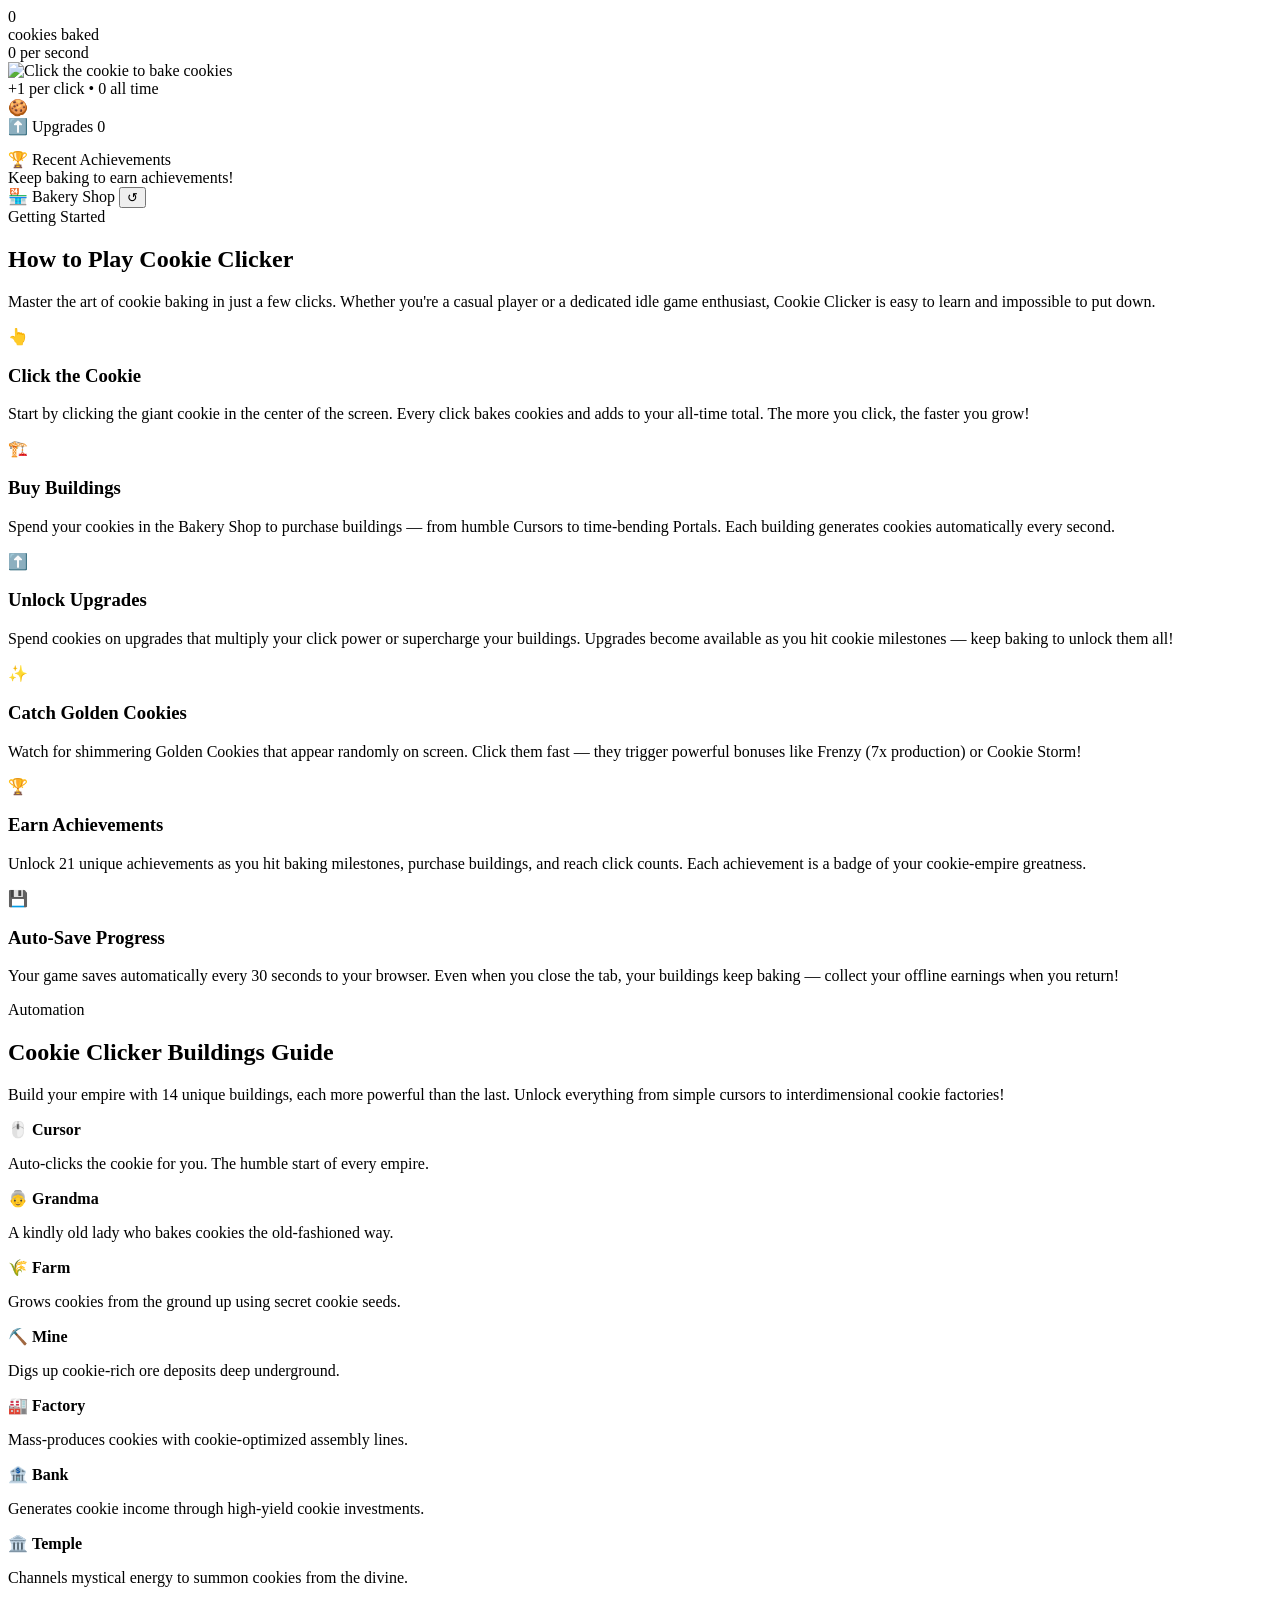
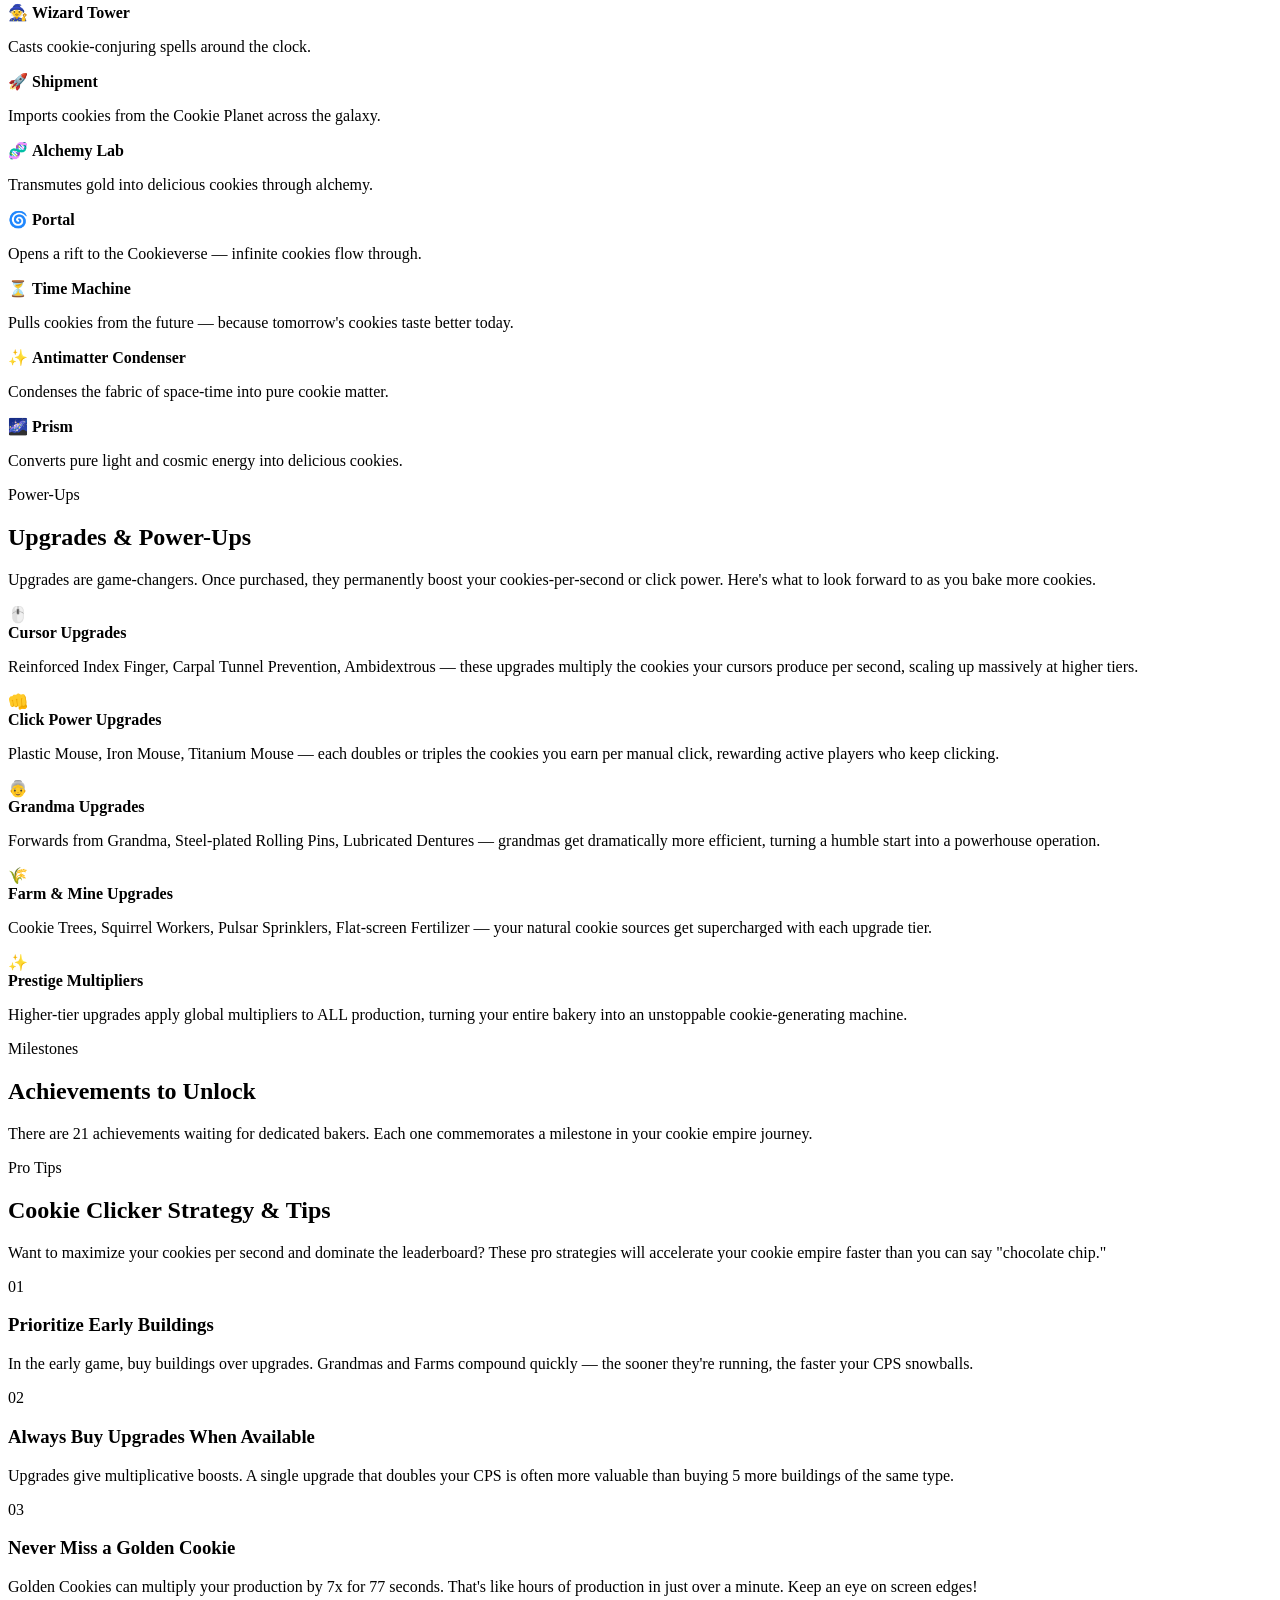
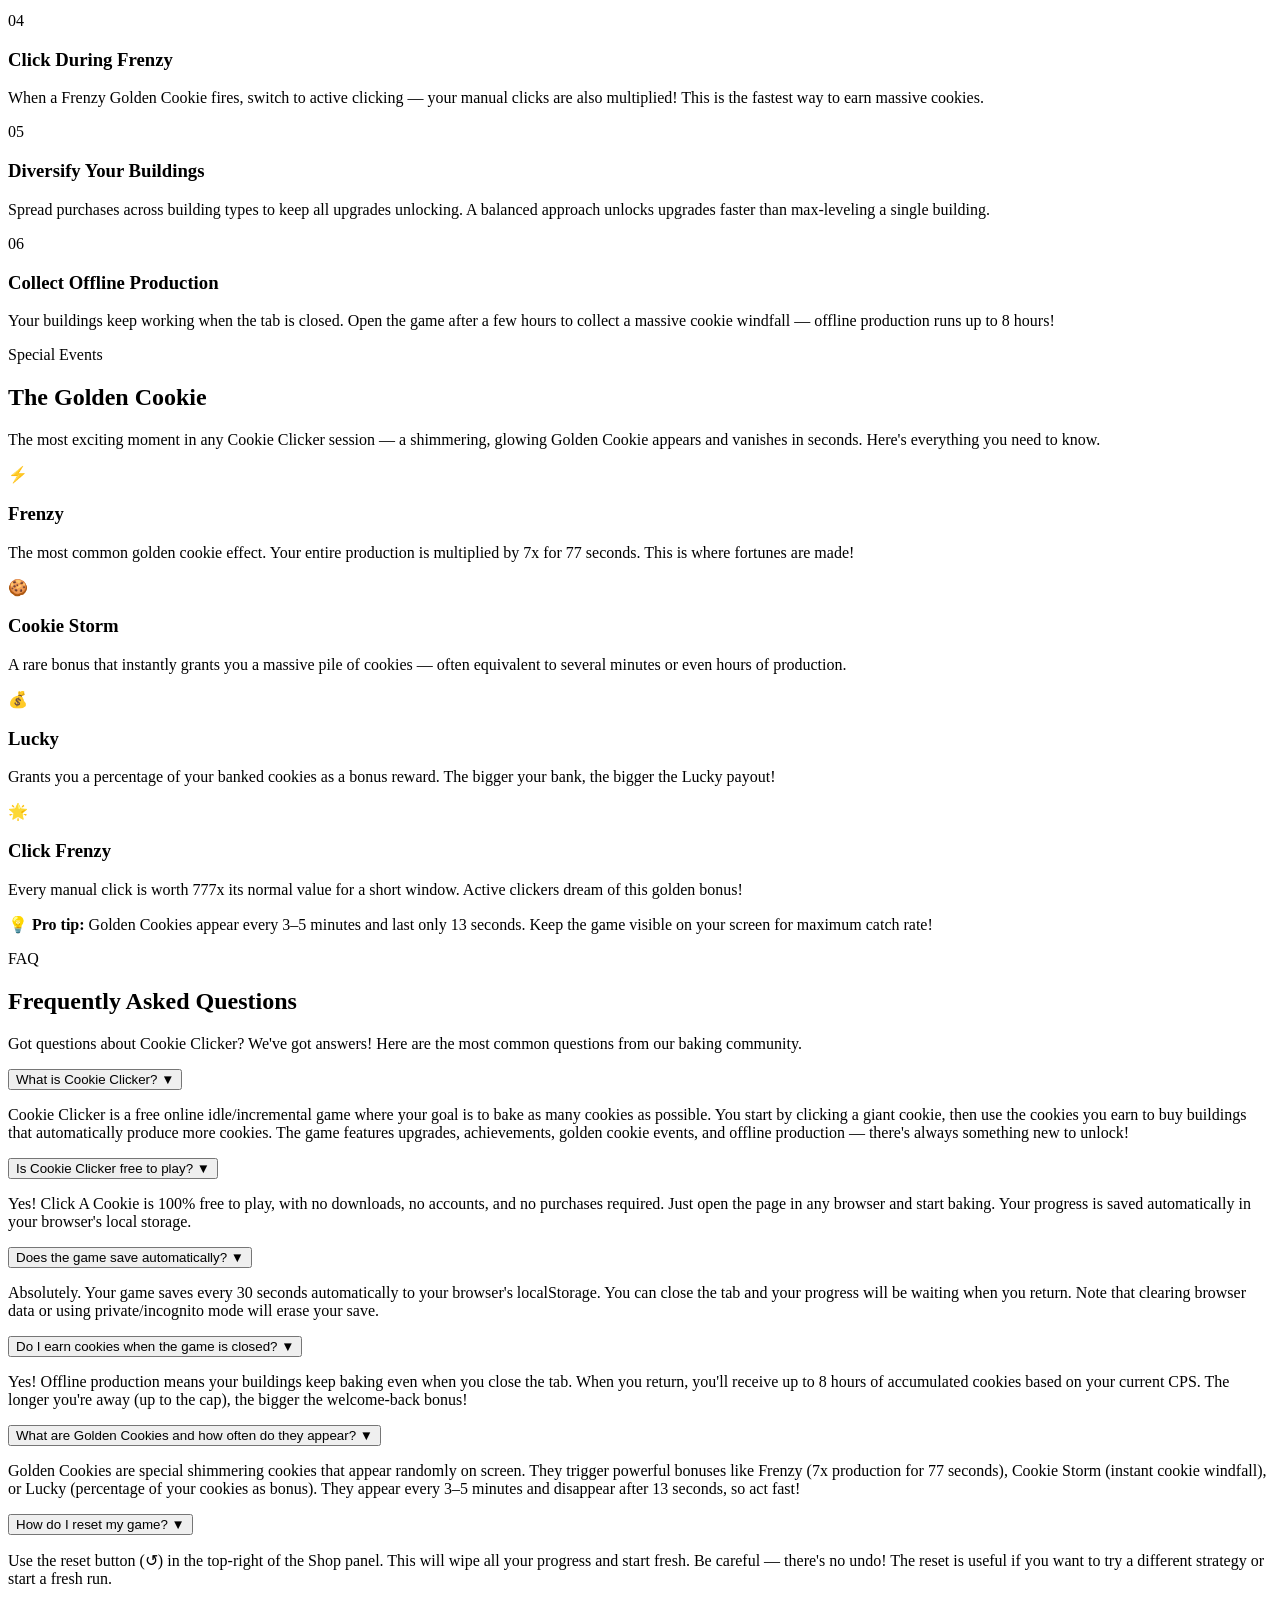
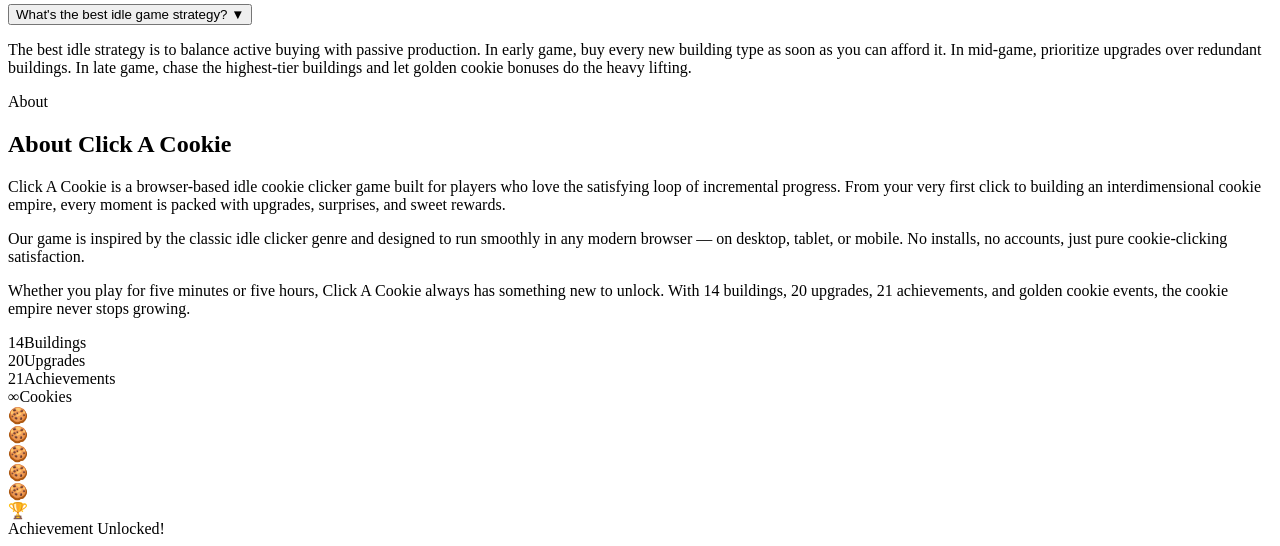
==== index.html @ 7e8b5dc9 "Create index.html" ====
<!DOCTYPE html>
<html lang="en">
<head>
  <meta charset="UTF-8" />
  <meta name="viewport" content="width=device-width, initial-scale=1.0" />
  <title>Cookie Clicker – Click A Cookie | Free Online Idle Clicker Game</title>
  <meta name="description" content="Play Cookie Clicker free online at ClickACookie! Bake millions of cookies, unlock upgrades, buy buildings, discover achievements, and dominate the cookie empire. The ultimate idle clicker game!" />
  <meta name="keywords" content="cookie clicker, click a cookie, idle clicker game, baking game, cookie game online, free clicker game, cookie empire, idle game, incremental game, cookie clicker unblocked" />
  <meta name="author" content="ClickACookie" />
  <meta name="robots" content="index, follow" />
  <link rel="canonical" href="https://clickacookie.github.io/" />

  <!-- Open Graph -->
  <meta property="og:type" content="website" />
  <meta property="og:url" content="https://clickacookie.github.io/" />
  <meta property="og:title" content="Cookie Clicker – Click A Cookie | Free Online Idle Game" />
  <meta property="og:description" content="Bake billions of cookies in the most addictive idle clicker game! Unlock 14 buildings, 20+ upgrades, and 21 achievements. Play free now!" />
  <meta property="og:image" content="https://clickacookie.github.io/og-image.png" />
  <meta name="twitter:card" content="summary_large_image" />
  <meta name="twitter:title" content="Cookie Clicker – Click A Cookie" />
  <meta name="twitter:description" content="The ultimate free online cookie clicker idle game. Bake, upgrade, and build your cookie empire!" />

  <!-- Schema Markup -->
  <script type="application/ld+json">
  {
    "@context": "https://schema.org",
    "@type": "VideoGame",
    "name": "Cookie Clicker – Click A Cookie",
    "description": "A free online idle clicker game where you bake cookies by clicking and purchase buildings and upgrades to automate your cookie production.",
    "url": "https://clickacookie.github.io/",
    "genre": ["Idle Game", "Clicker Game", "Incremental Game"],
    "gamePlatform": "Web Browser",
    "applicationCategory": "Game",
    "operatingSystem": "Any",
    "offers": {
      "@type": "Offer",
      "price": "0",
      "priceCurrency": "USD"
    },
    "publisher": {
      "@type": "Organization",
      "name": "ClickACookie"
    }
  }
  </script>

  <link rel="preconnect" href="https://fonts.googleapis.com" />
  <link rel="preconnect" href="https://fonts.gstatic.com" crossorigin />
  <link href="https://fonts.googleapis.com/css2?family=Fredoka+One&family=Nunito:wght@400;600;700;800&display=swap" rel="stylesheet" />
  <link rel="stylesheet" href="style.css" />
</head>
<body>

  <div id="header-placeholder"></div>

  <!-- HERO / GAME SECTION -->
  <section id="game-section" class="game-section">
    <div class="game-container">

      <!-- Left Panel: Cookie -->
      <div class="left-panel">
        <div class="cookie-stats">
          <div class="cookie-count" id="cookie-count">0</div>
          <div class="cookie-label">cookies baked</div>
          <div class="cps-display" id="cps-display">0 per second</div>
        </div>

        <div class="cookie-wrapper">
          <div class="cookie-glow" id="cookie-glow"></div>
          <img
            src="cookie.png"
            alt="Click the cookie to bake cookies"
            id="main-cookie"
            class="main-cookie"
            draggable="false"
          />
          <div id="click-particles"></div>
        </div>

        <div class="click-stats">
          <span id="click-power-display">+1 per click</span>
          <span class="stat-sep">•</span>
          <span id="total-baked-display">0 all time</span>
        </div>

        <!-- Golden Cookie -->
        <div id="golden-cookie" class="golden-cookie hidden" title="Golden Cookie! Click fast!">🍪</div>
      </div>

      <!-- Middle Panel: Upgrades -->
      <div class="middle-panel">
        <div class="panel-header">
          <span class="panel-icon">⬆️</span> Upgrades
          <span class="upgrade-count" id="upgrade-count">0</span>
        </div>
        <div class="upgrades-grid" id="upgrades-grid"></div>

        <!-- Achievements mini strip -->
        <div class="panel-header" style="margin-top:14px;">
          <span class="panel-icon">🏆</span> Recent Achievements
        </div>
        <div class="achievements-strip" id="achievements-strip">
          <div class="ach-empty">Keep baking to earn achievements!</div>
        </div>
      </div>

      <!-- Right Panel: Buildings / Shop -->
      <div class="right-panel">
        <div class="panel-header">
          <span class="panel-icon">🏪</span> Bakery Shop
          <button id="reset-btn" class="reset-btn" title="Reset game">↺</button>
        </div>
        <div class="buildings-list" id="buildings-list"></div>
      </div>

    </div>

    <!-- Notification Toast -->
    <div id="toast" class="toast hidden"></div>
  </section>

  <!-- SECTION: How to Play -->
  <section id="how-to-play" class="content-section alt-bg">
    <div class="section-inner">
      <div class="section-tag">Getting Started</div>
      <h2 class="section-title">How to Play Cookie Clicker</h2>
      <p class="section-intro">Master the art of cookie baking in just a few clicks. Whether you're a casual player or a dedicated idle game enthusiast, Cookie Clicker is easy to learn and impossible to put down.</p>
      <div class="steps-grid">
        <div class="step-card">
          <div class="step-emoji">👆</div>
          <h3>Click the Cookie</h3>
          <p>Start by clicking the giant cookie in the center of the screen. Every click bakes cookies and adds to your all-time total. The more you click, the faster you grow!</p>
        </div>
        <div class="step-card">
          <div class="step-emoji">🏗️</div>
          <h3>Buy Buildings</h3>
          <p>Spend your cookies in the Bakery Shop to purchase buildings — from humble Cursors to time-bending Portals. Each building generates cookies automatically every second.</p>
        </div>
        <div class="step-card">
          <div class="step-emoji">⬆️</div>
          <h3>Unlock Upgrades</h3>
          <p>Spend cookies on upgrades that multiply your click power or supercharge your buildings. Upgrades become available as you hit cookie milestones — keep baking to unlock them all!</p>
        </div>
        <div class="step-card">
          <div class="step-emoji">✨</div>
          <h3>Catch Golden Cookies</h3>
          <p>Watch for shimmering Golden Cookies that appear randomly on screen. Click them fast — they trigger powerful bonuses like Frenzy (7x production) or Cookie Storm!</p>
        </div>
        <div class="step-card">
          <div class="step-emoji">🏆</div>
          <h3>Earn Achievements</h3>
          <p>Unlock 21 unique achievements as you hit baking milestones, purchase buildings, and reach click counts. Each achievement is a badge of your cookie-empire greatness.</p>
        </div>
        <div class="step-card">
          <div class="step-emoji">💾</div>
          <h3>Auto-Save Progress</h3>
          <p>Your game saves automatically every 30 seconds to your browser. Even when you close the tab, your buildings keep baking — collect your offline earnings when you return!</p>
        </div>
      </div>
    </div>
  </section>

  <!-- SECTION: Buildings -->
  <section id="buildings-section" class="content-section">
    <div class="section-inner">
      <div class="section-tag">Automation</div>
      <h2 class="section-title">Cookie Clicker Buildings Guide</h2>
      <p class="section-intro">Build your empire with 14 unique buildings, each more powerful than the last. Unlock everything from simple cursors to interdimensional cookie factories!</p>
      <div class="buildings-info-grid">
        <div class="building-info-card">
          <span class="bi-icon">🖱️</span>
          <strong>Cursor</strong>
          <p>Auto-clicks the cookie for you. The humble start of every empire.</p>
        </div>
        <div class="building-info-card">
          <span class="bi-icon">👵</span>
          <strong>Grandma</strong>
          <p>A kindly old lady who bakes cookies the old-fashioned way.</p>
        </div>
        <div class="building-info-card">
          <span class="bi-icon">🌾</span>
          <strong>Farm</strong>
          <p>Grows cookies from the ground up using secret cookie seeds.</p>
        </div>
        <div class="building-info-card">
          <span class="bi-icon">⛏️</span>
          <strong>Mine</strong>
          <p>Digs up cookie-rich ore deposits deep underground.</p>
        </div>
        <div class="building-info-card">
          <span class="bi-icon">🏭</span>
          <strong>Factory</strong>
          <p>Mass-produces cookies with cookie-optimized assembly lines.</p>
        </div>
        <div class="building-info-card">
          <span class="bi-icon">🏦</span>
          <strong>Bank</strong>
          <p>Generates cookie income through high-yield cookie investments.</p>
        </div>
        <div class="building-info-card">
          <span class="bi-icon">🏛️</span>
          <strong>Temple</strong>
          <p>Channels mystical energy to summon cookies from the divine.</p>
        </div>
        <div class="building-info-card">
          <span class="bi-icon">🧙</span>
          <strong>Wizard Tower</strong>
          <p>Casts cookie-conjuring spells around the clock.</p>
        </div>
        <div class="building-info-card">
          <span class="bi-icon">🚀</span>
          <strong>Shipment</strong>
          <p>Imports cookies from the Cookie Planet across the galaxy.</p>
        </div>
        <div class="building-info-card">
          <span class="bi-icon">🧬</span>
          <strong>Alchemy Lab</strong>
          <p>Transmutes gold into delicious cookies through alchemy.</p>
        </div>
        <div class="building-info-card">
          <span class="bi-icon">🌀</span>
          <strong>Portal</strong>
          <p>Opens a rift to the Cookieverse — infinite cookies flow through.</p>
        </div>
        <div class="building-info-card">
          <span class="bi-icon">⏳</span>
          <strong>Time Machine</strong>
          <p>Pulls cookies from the future — because tomorrow's cookies taste better today.</p>
        </div>
        <div class="building-info-card">
          <span class="bi-icon">✨</span>
          <strong>Antimatter Condenser</strong>
          <p>Condenses the fabric of space-time into pure cookie matter.</p>
        </div>
        <div class="building-info-card">
          <span class="bi-icon">🌌</span>
          <strong>Prism</strong>
          <p>Converts pure light and cosmic energy into delicious cookies.</p>
        </div>
      </div>
    </div>
  </section>

  <!-- SECTION: Upgrades Guide -->
  <section id="upgrades-section" class="content-section alt-bg">
    <div class="section-inner">
      <div class="section-tag">Power-Ups</div>
      <h2 class="section-title">Upgrades & Power-Ups</h2>
      <p class="section-intro">Upgrades are game-changers. Once purchased, they permanently boost your cookies-per-second or click power. Here's what to look forward to as you bake more cookies.</p>
      <div class="upgrades-info-list">
        <div class="upgrade-info-row">
          <div class="uir-icon">🖱️</div>
          <div class="uir-content">
            <strong>Cursor Upgrades</strong>
            <p>Reinforced Index Finger, Carpal Tunnel Prevention, Ambidextrous — these upgrades multiply the cookies your cursors produce per second, scaling up massively at higher tiers.</p>
          </div>
        </div>
        <div class="upgrade-info-row">
          <div class="uir-icon">👊</div>
          <div class="uir-content">
            <strong>Click Power Upgrades</strong>
            <p>Plastic Mouse, Iron Mouse, Titanium Mouse — each doubles or triples the cookies you earn per manual click, rewarding active players who keep clicking.</p>
          </div>
        </div>
        <div class="upgrade-info-row">
          <div class="uir-icon">👵</div>
          <div class="uir-content">
            <strong>Grandma Upgrades</strong>
            <p>Forwards from Grandma, Steel-plated Rolling Pins, Lubricated Dentures — grandmas get dramatically more efficient, turning a humble start into a powerhouse operation.</p>
          </div>
        </div>
        <div class="upgrade-info-row">
          <div class="uir-icon">🌾</div>
          <div class="uir-content">
            <strong>Farm & Mine Upgrades</strong>
            <p>Cookie Trees, Squirrel Workers, Pulsar Sprinklers, Flat-screen Fertilizer — your natural cookie sources get supercharged with each upgrade tier.</p>
          </div>
        </div>
        <div class="upgrade-info-row">
          <div class="uir-icon">✨</div>
          <div class="uir-content">
            <strong>Prestige Multipliers</strong>
            <p>Higher-tier upgrades apply global multipliers to ALL production, turning your entire bakery into an unstoppable cookie-generating machine.</p>
          </div>
        </div>
      </div>
    </div>
  </section>

  <!-- SECTION: Achievements -->
  <section id="achievements-section" class="content-section">
    <div class="section-inner">
      <div class="section-tag">Milestones</div>
      <h2 class="section-title">Achievements to Unlock</h2>
      <p class="section-intro">There are 21 achievements waiting for dedicated bakers. Each one commemorates a milestone in your cookie empire journey.</p>
      <div class="ach-preview-grid" id="ach-preview-grid"></div>
    </div>
  </section>

  <!-- SECTION: Tips & Strategy -->
  <section id="tips-section" class="content-section alt-bg">
    <div class="section-inner">
      <div class="section-tag">Pro Tips</div>
      <h2 class="section-title">Cookie Clicker Strategy & Tips</h2>
      <p class="section-intro">Want to maximize your cookies per second and dominate the leaderboard? These pro strategies will accelerate your cookie empire faster than you can say "chocolate chip."</p>
      <div class="tips-grid">
        <div class="tip-card">
          <div class="tip-number">01</div>
          <h3>Prioritize Early Buildings</h3>
          <p>In the early game, buy buildings over upgrades. Grandmas and Farms compound quickly — the sooner they're running, the faster your CPS snowballs.</p>
        </div>
        <div class="tip-card">
          <div class="tip-number">02</div>
          <h3>Always Buy Upgrades When Available</h3>
          <p>Upgrades give multiplicative boosts. A single upgrade that doubles your CPS is often more valuable than buying 5 more buildings of the same type.</p>
        </div>
        <div class="tip-card">
          <div class="tip-number">03</div>
          <h3>Never Miss a Golden Cookie</h3>
          <p>Golden Cookies can multiply your production by 7x for 77 seconds. That's like hours of production in just over a minute. Keep an eye on screen edges!</p>
        </div>
        <div class="tip-card">
          <div class="tip-number">04</div>
          <h3>Click During Frenzy</h3>
          <p>When a Frenzy Golden Cookie fires, switch to active clicking — your manual clicks are also multiplied! This is the fastest way to earn massive cookies.</p>
        </div>
        <div class="tip-card">
          <div class="tip-number">05</div>
          <h3>Diversify Your Buildings</h3>
          <p>Spread purchases across building types to keep all upgrades unlocking. A balanced approach unlocks upgrades faster than max-leveling a single building.</p>
        </div>
        <div class="tip-card">
          <div class="tip-number">06</div>
          <h3>Collect Offline Production</h3>
          <p>Your buildings keep working when the tab is closed. Open the game after a few hours to collect a massive cookie windfall — offline production runs up to 8 hours!</p>
        </div>
      </div>
    </div>
  </section>

  <!-- SECTION: Golden Cookie Guide -->
  <section id="golden-section" class="content-section golden-bg">
    <div class="section-inner">
      <div class="section-tag">Special Events</div>
      <h2 class="section-title">The Golden Cookie</h2>
      <p class="section-intro">The most exciting moment in any Cookie Clicker session — a shimmering, glowing Golden Cookie appears and vanishes in seconds. Here's everything you need to know.</p>
      <div class="golden-grid">
        <div class="golden-info-card">
          <div class="gi-icon">⚡</div>
          <h3>Frenzy</h3>
          <p>The most common golden cookie effect. Your entire production is multiplied by 7x for 77 seconds. This is where fortunes are made!</p>
        </div>
        <div class="golden-info-card">
          <div class="gi-icon">🍪</div>
          <h3>Cookie Storm</h3>
          <p>A rare bonus that instantly grants you a massive pile of cookies — often equivalent to several minutes or even hours of production.</p>
        </div>
        <div class="golden-info-card">
          <div class="gi-icon">💰</div>
          <h3>Lucky</h3>
          <p>Grants you a percentage of your banked cookies as a bonus reward. The bigger your bank, the bigger the Lucky payout!</p>
        </div>
        <div class="golden-info-card">
          <div class="gi-icon">🌟</div>
          <h3>Click Frenzy</h3>
          <p>Every manual click is worth 777x its normal value for a short window. Active clickers dream of this golden bonus!</p>
        </div>
      </div>
      <p class="golden-tip">💡 <strong>Pro tip:</strong> Golden Cookies appear every 3–5 minutes and last only 13 seconds. Keep the game visible on your screen for maximum catch rate!</p>
    </div>
  </section>

  <!-- SECTION: FAQ -->
  <section id="faq-section" class="content-section">
    <div class="section-inner">
      <div class="section-tag">FAQ</div>
      <h2 class="section-title">Frequently Asked Questions</h2>
      <p class="section-intro">Got questions about Cookie Clicker? We've got answers! Here are the most common questions from our baking community.</p>
      <div class="faq-list">
        <div class="faq-item">
          <button class="faq-q" onclick="toggleFaq(this)">
            What is Cookie Clicker? <span class="faq-arrow">▼</span>
          </button>
          <div class="faq-a">
            <p>Cookie Clicker is a free online idle/incremental game where your goal is to bake as many cookies as possible. You start by clicking a giant cookie, then use the cookies you earn to buy buildings that automatically produce more cookies. The game features upgrades, achievements, golden cookie events, and offline production — there's always something new to unlock!</p>
          </div>
        </div>
        <div class="faq-item">
          <button class="faq-q" onclick="toggleFaq(this)">
            Is Cookie Clicker free to play? <span class="faq-arrow">▼</span>
          </button>
          <div class="faq-a">
            <p>Yes! Click A Cookie is 100% free to play, with no downloads, no accounts, and no purchases required. Just open the page in any browser and start baking. Your progress is saved automatically in your browser's local storage.</p>
          </div>
        </div>
        <div class="faq-item">
          <button class="faq-q" onclick="toggleFaq(this)">
            Does the game save automatically? <span class="faq-arrow">▼</span>
          </button>
          <div class="faq-a">
            <p>Absolutely. Your game saves every 30 seconds automatically to your browser's localStorage. You can close the tab and your progress will be waiting when you return. Note that clearing browser data or using private/incognito mode will erase your save.</p>
          </div>
        </div>
        <div class="faq-item">
          <button class="faq-q" onclick="toggleFaq(this)">
            Do I earn cookies when the game is closed? <span class="faq-arrow">▼</span>
          </button>
          <div class="faq-a">
            <p>Yes! Offline production means your buildings keep baking even when you close the tab. When you return, you'll receive up to 8 hours of accumulated cookies based on your current CPS. The longer you're away (up to the cap), the bigger the welcome-back bonus!</p>
          </div>
        </div>
        <div class="faq-item">
          <button class="faq-q" onclick="toggleFaq(this)">
            What are Golden Cookies and how often do they appear? <span class="faq-arrow">▼</span>
          </button>
          <div class="faq-a">
            <p>Golden Cookies are special shimmering cookies that appear randomly on screen. They trigger powerful bonuses like Frenzy (7x production for 77 seconds), Cookie Storm (instant cookie windfall), or Lucky (percentage of your cookies as bonus). They appear every 3–5 minutes and disappear after 13 seconds, so act fast!</p>
          </div>
        </div>
        <div class="faq-item">
          <button class="faq-q" onclick="toggleFaq(this)">
            How do I reset my game? <span class="faq-arrow">▼</span>
          </button>
          <div class="faq-a">
            <p>Use the reset button (↺) in the top-right of the Shop panel. This will wipe all your progress and start fresh. Be careful — there's no undo! The reset is useful if you want to try a different strategy or start a fresh run.</p>
          </div>
        </div>
        <div class="faq-item">
          <button class="faq-q" onclick="toggleFaq(this)">
            What's the best idle game strategy? <span class="faq-arrow">▼</span>
          </button>
          <div class="faq-a">
            <p>The best idle strategy is to balance active buying with passive production. In early game, buy every new building type as soon as you can afford it. In mid-game, prioritize upgrades over redundant buildings. In late game, chase the highest-tier buildings and let golden cookie bonuses do the heavy lifting.</p>
          </div>
        </div>
      </div>
    </div>
  </section>

  <!-- SECTION: About -->
  <section id="about-section" class="content-section alt-bg">
    <div class="section-inner about-inner">
      <div class="about-text">
        <div class="section-tag">About</div>
        <h2 class="section-title">About Click A Cookie</h2>
        <p>Click A Cookie is a browser-based idle cookie clicker game built for players who love the satisfying loop of incremental progress. From your very first click to building an interdimensional cookie empire, every moment is packed with upgrades, surprises, and sweet rewards.</p>
        <p>Our game is inspired by the classic idle clicker genre and designed to run smoothly in any modern browser — on desktop, tablet, or mobile. No installs, no accounts, just pure cookie-clicking satisfaction.</p>
        <p>Whether you play for five minutes or five hours, Click A Cookie always has something new to unlock. With 14 buildings, 20 upgrades, 21 achievements, and golden cookie events, the cookie empire never stops growing.</p>
        <div class="about-stats">
          <div class="about-stat"><span class="as-num">14</span><span class="as-label">Buildings</span></div>
          <div class="about-stat"><span class="as-num">20</span><span class="as-label">Upgrades</span></div>
          <div class="about-stat"><span class="as-num">21</span><span class="as-label">Achievements</span></div>
          <div class="about-stat"><span class="as-num">∞</span><span class="as-label">Cookies</span></div>
        </div>
      </div>
      <div class="about-visual">
        <div class="cookie-stack">
          <div class="cs-cookie cs1">🍪</div>
          <div class="cs-cookie cs2">🍪</div>
          <div class="cs-cookie cs3">🍪</div>
          <div class="cs-cookie cs4">🍪</div>
          <div class="cs-cookie cs5">🍪</div>
        </div>
      </div>
    </div>
  </section>

  <div id="footer-placeholder"></div>

  <!-- Achievement Toast -->
  <div id="ach-toast" class="ach-toast hidden">
    <div class="ach-toast-inner">
      <span class="ach-toast-icon" id="ach-toast-icon">🏆</span>
      <div>
        <div class="ach-toast-title">Achievement Unlocked!</div>
        <div class="ach-toast-name" id="ach-toast-name"></div>
      </div>
    </div>
  </div>

  <script src="header.js"></script>
  <script src="footer.js"></script>
  <script src="game.js"></script>
</body>
</html>
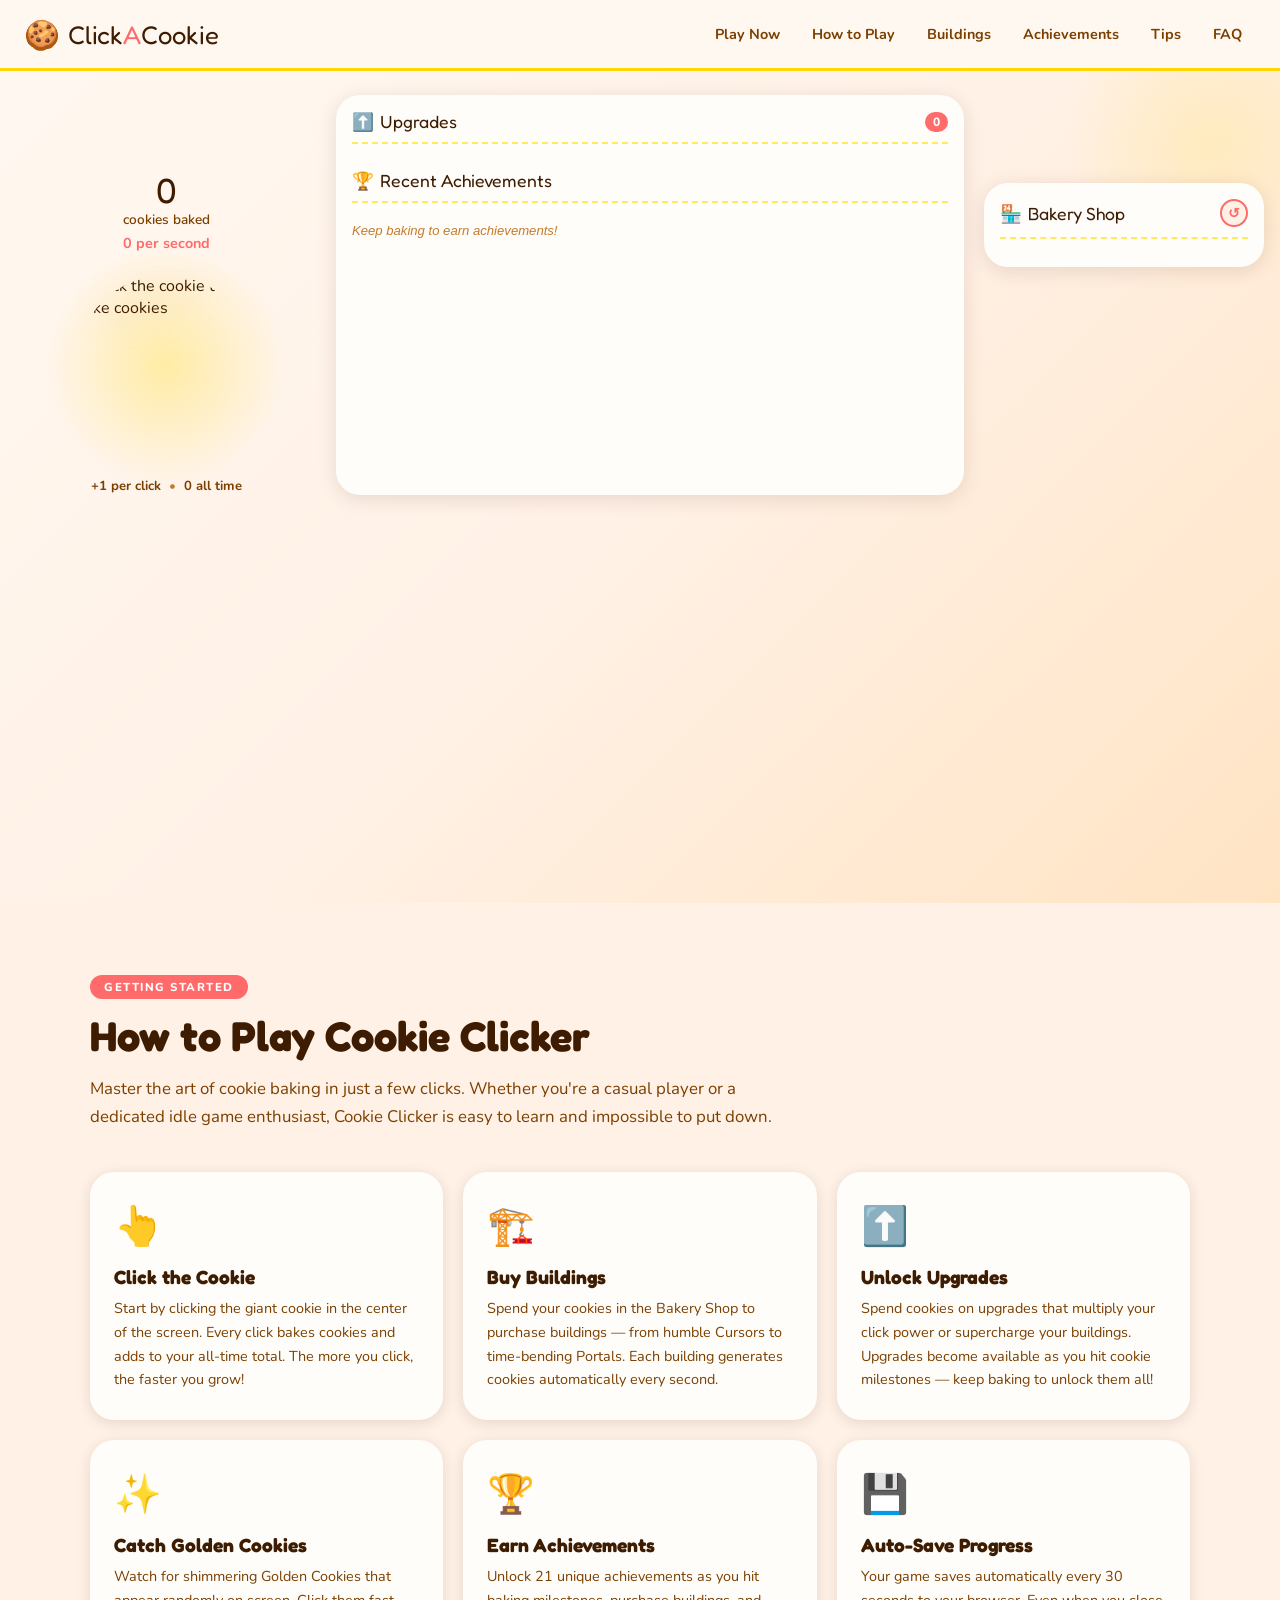
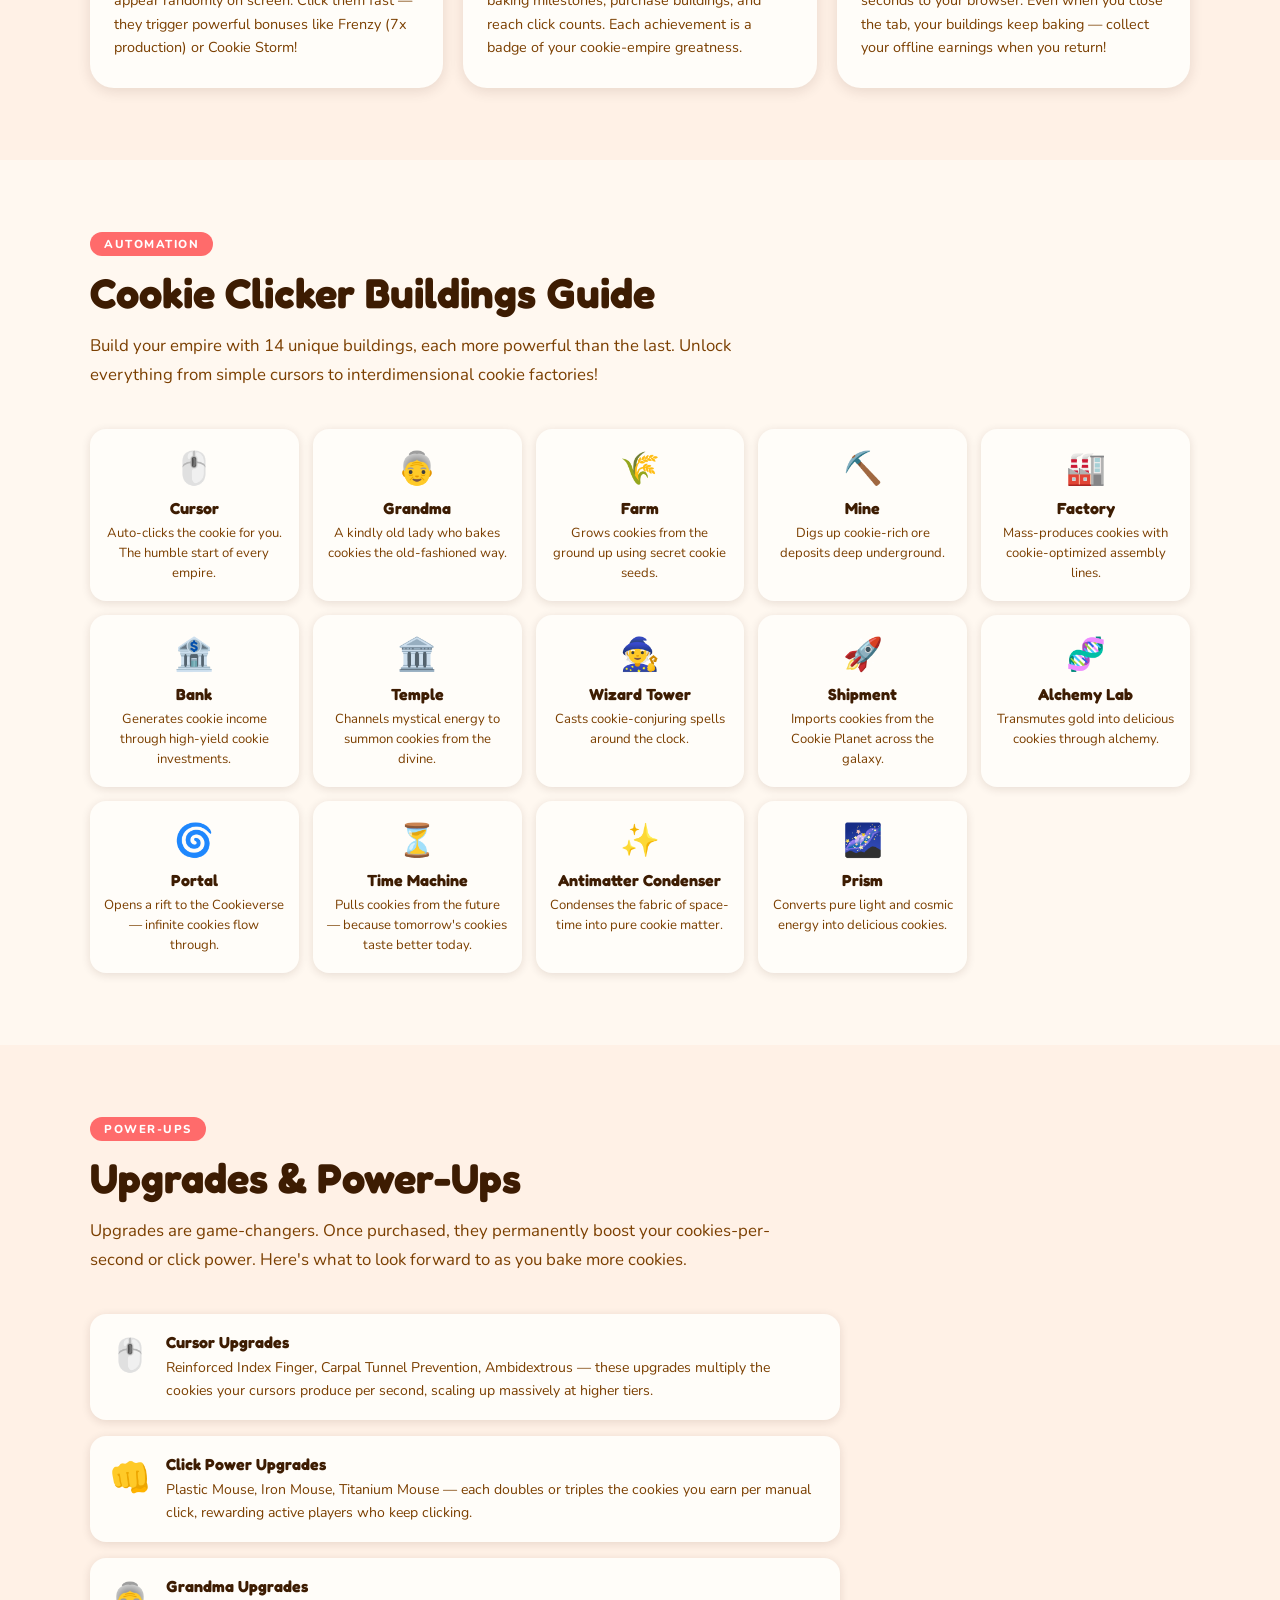
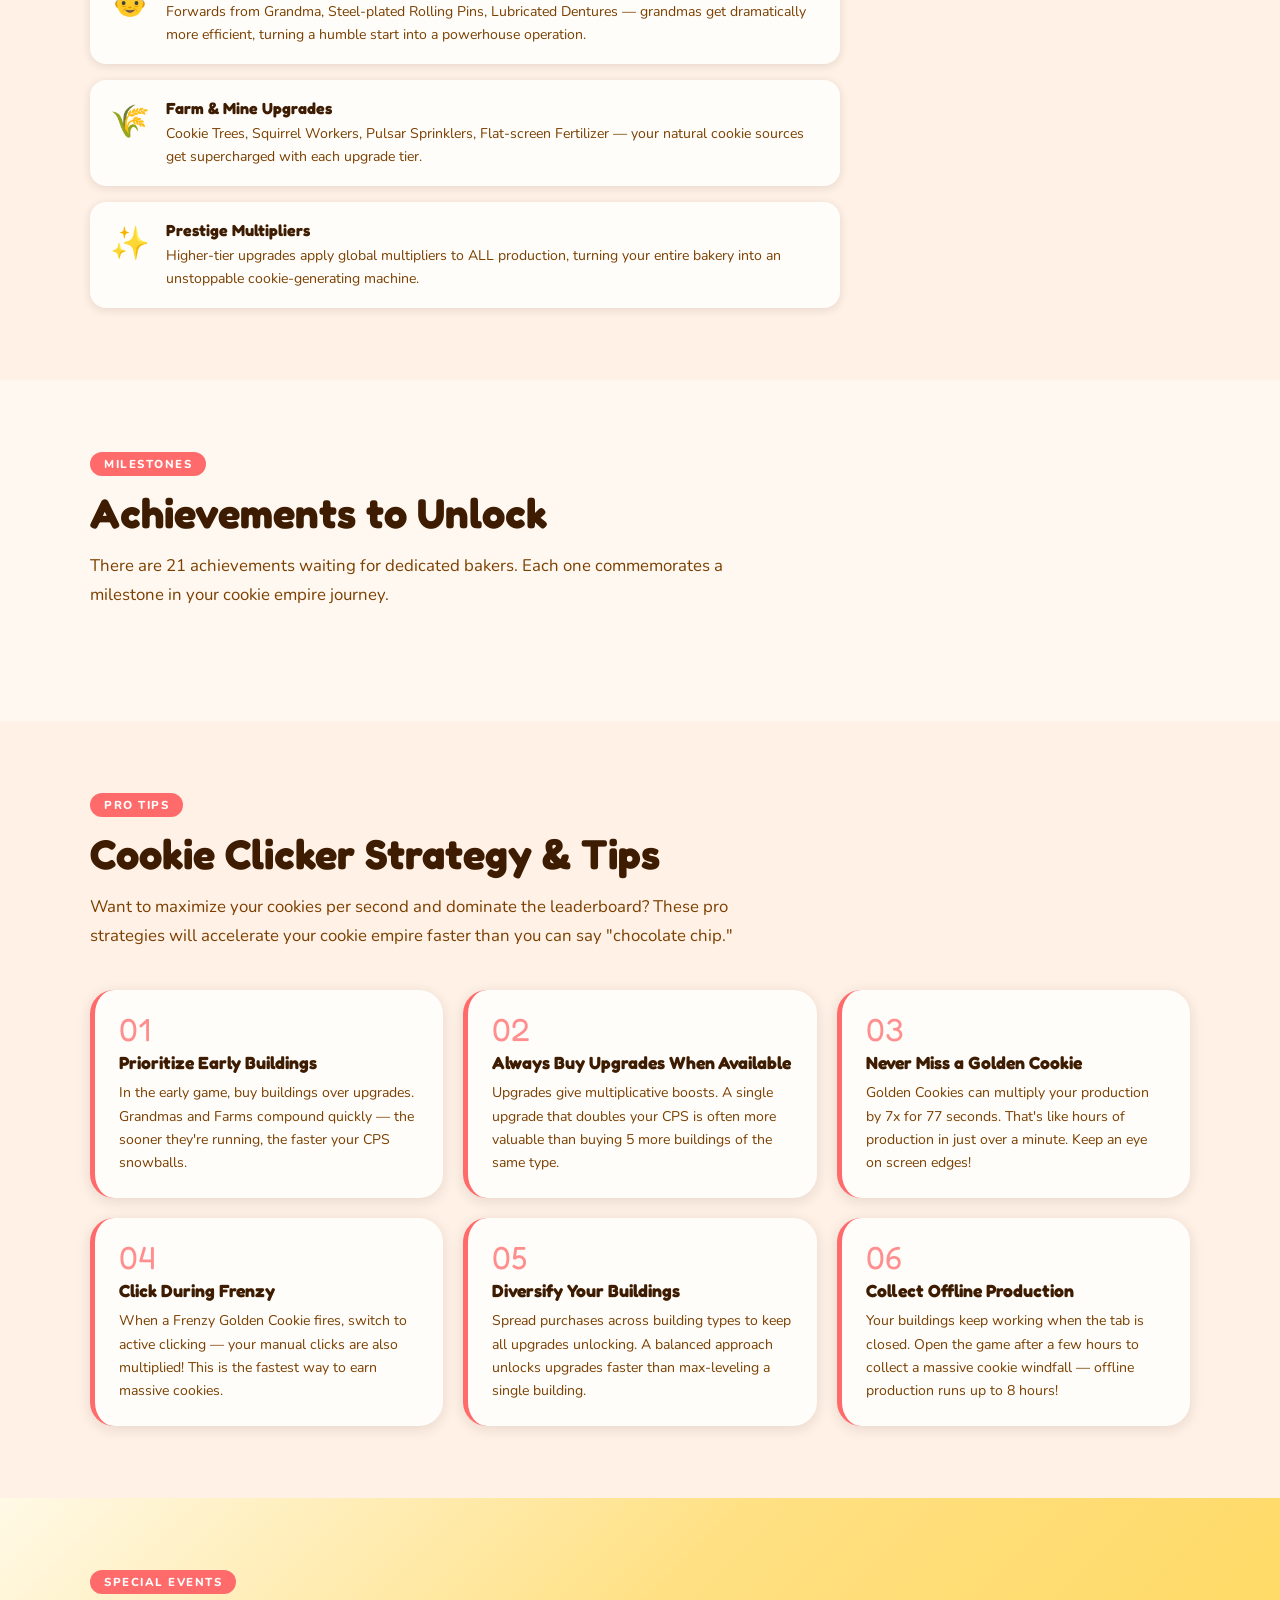
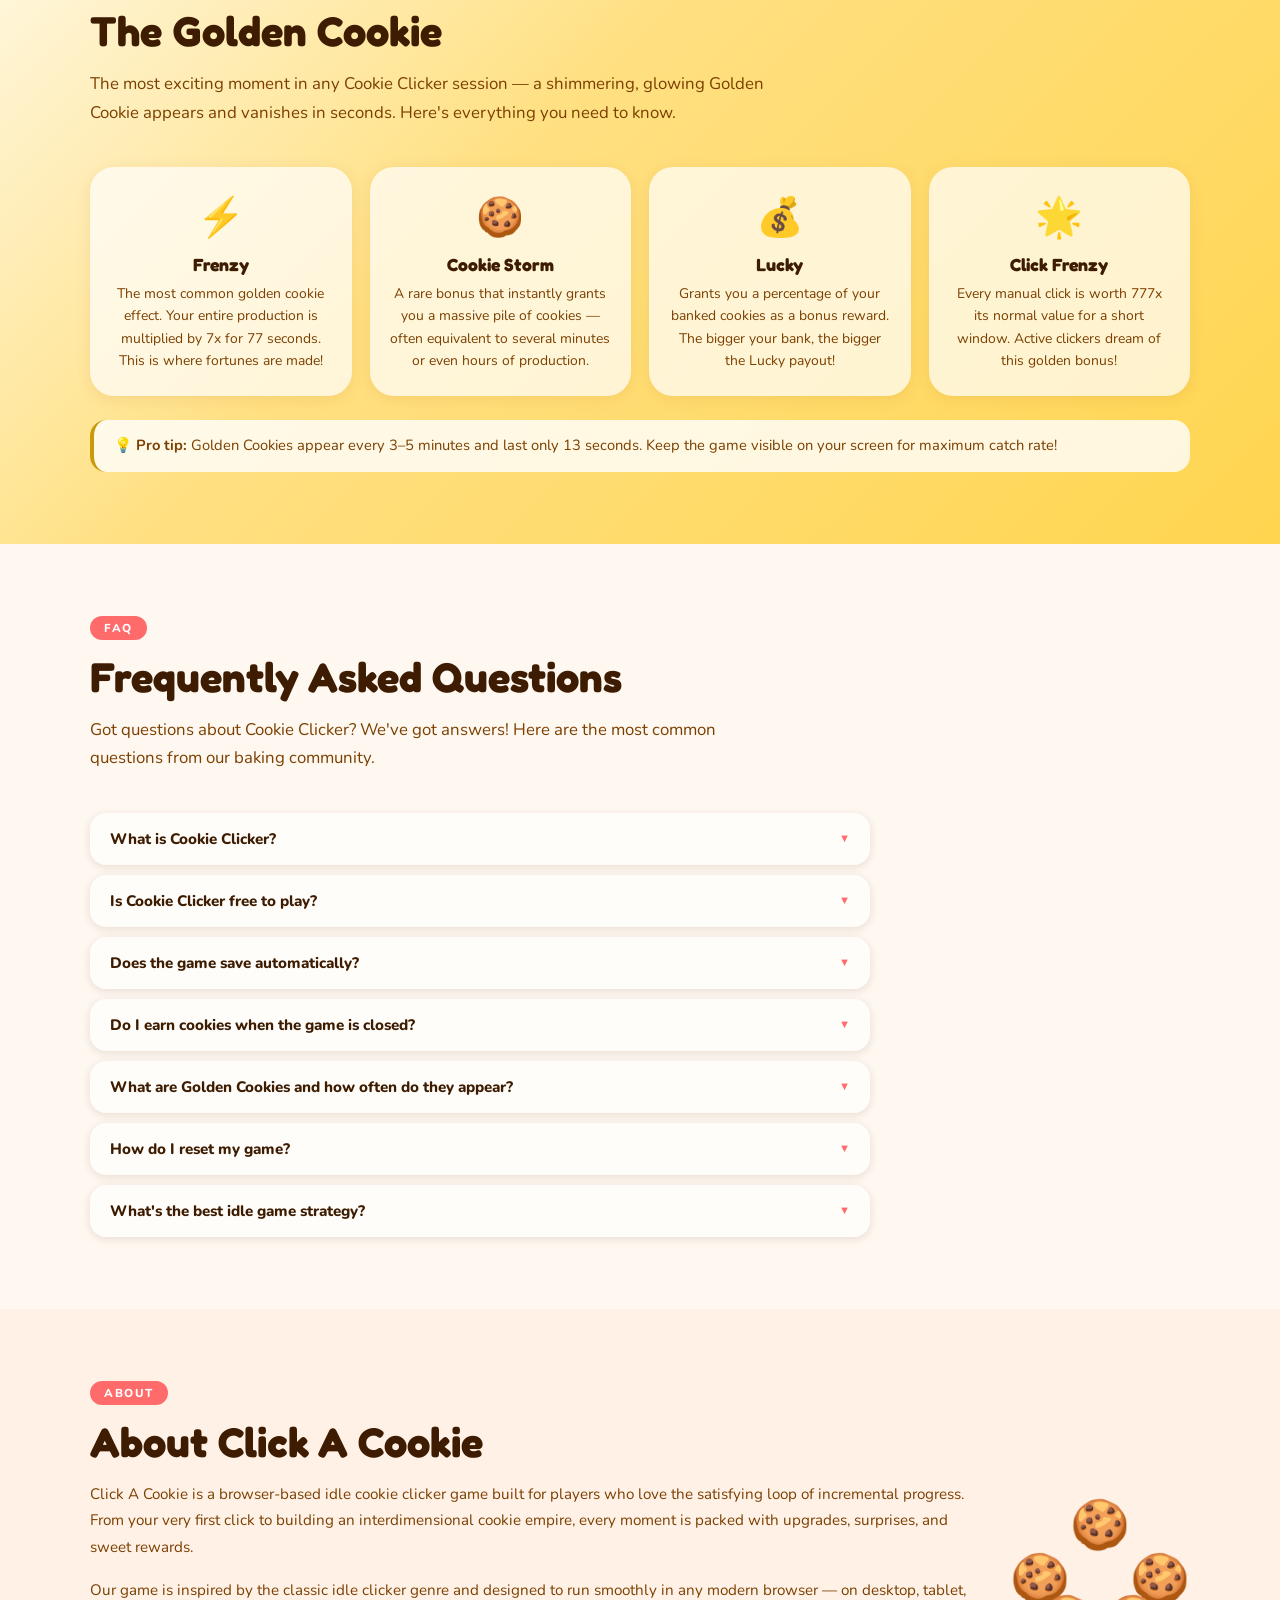
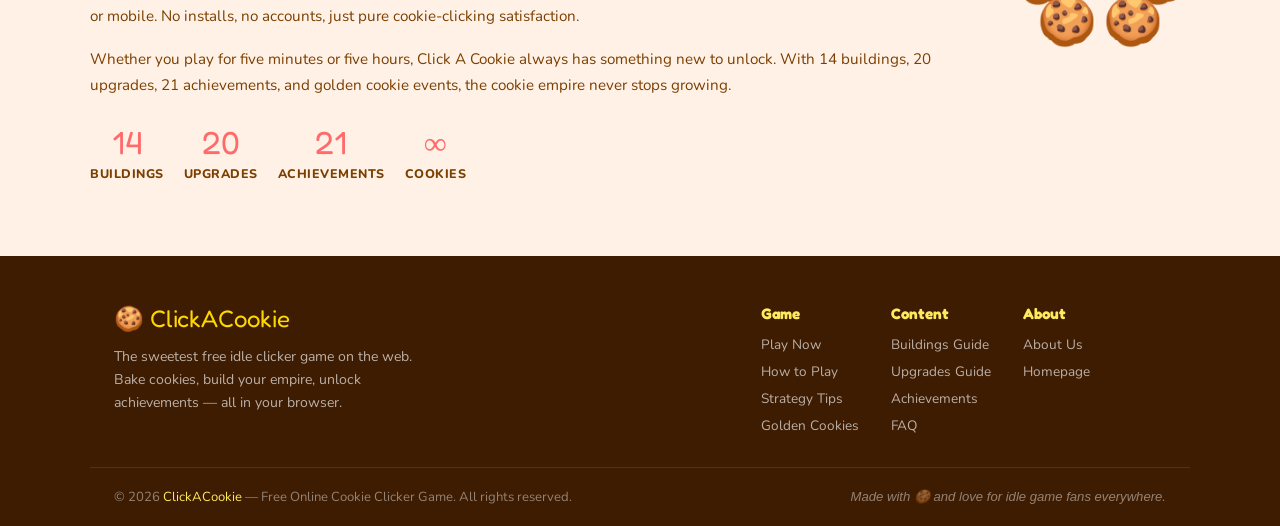
==== commit f35ea9d7: "Update index.html" ====
--- a/index.html
+++ b/index.html
@@ -47,7 +47,7 @@
   <link rel="preconnect" href="https://fonts.googleapis.com" />
   <link rel="preconnect" href="https://fonts.gstatic.com" crossorigin />
   <link href="https://fonts.googleapis.com/css2?family=Fredoka+One&family=Nunito:wght@400;600;700;800&display=swap" rel="stylesheet" />
-  <link rel="stylesheet" href="style.css" />
+  <link rel="stylesheet" href="css/style.css" />
 </head>
 <body>
 
@@ -478,8 +478,8 @@
     </div>
   </div>
 
-  <script src="header.js"></script>
-  <script src="footer.js"></script>
-  <script src="game.js"></script>
+  <script src="js/header.js"></script>
+  <script src="js/footer.js"></script>
+  <script src="js/game.js"></script>
 </body>
 </html>
--- a/css/style.css
+++ b/css/style.css
@@ -0,0 +1,884 @@
+/* ============================================================
+   CLICK A COOKIE — style.css
+   Palette: Cream bg, coral/pink accents, golden highlights,
+   candy-bright greens & purples, warm browns
+   ============================================================ */
+
+:root {
+  --cream:       #FFF8F0;
+  --cream-alt:   #FFF1E6;
+  --warm-white:  #FFFDF9;
+  --brown-dark:  #3D1C02;
+  --brown-mid:   #7B3F00;
+  --brown-light: #C47B2B;
+  --coral:       #FF6B6B;
+  --coral-light: #FF8E8E;
+  --pink:        #FF8DC7;
+  --pink-light:  #FFB3DA;
+  --gold:        #FFD700;
+  --gold-light:  #FFE95C;
+  --gold-dark:   #C89B0A;
+  --green:       #4CAF50;
+  --green-light: #A8D5A2;
+  --purple:      #9C27B0;
+  --purple-light:#CE93D8;
+  --blue:        #4FC3F7;
+  --shadow:      rgba(61,28,2,0.12);
+  --shadow-lg:   rgba(61,28,2,0.22);
+  --radius-sm:   8px;
+  --radius-md:   16px;
+  --radius-lg:   24px;
+  --radius-xl:   40px;
+  --font-display: 'Fredoka One', cursive;
+  --font-body:    'Nunito', sans-serif;
+}
+
+/* ---- Reset ---- */
+*, *::before, *::after { box-sizing: border-box; margin: 0; padding: 0; }
+html { scroll-behavior: smooth; }
+body {
+  font-family: var(--font-body);
+  background: var(--cream);
+  color: var(--brown-dark);
+  overflow-x: hidden;
+}
+a { text-decoration: none; color: inherit; }
+img { max-width: 100%; display: block; }
+button { cursor: pointer; border: none; background: none; font-family: var(--font-body); }
+
+/* ============================================================
+   HEADER
+   ============================================================ */
+.site-header {
+  position: sticky;
+  top: 0;
+  z-index: 1000;
+  background: var(--cream);
+  border-bottom: 3px solid var(--gold);
+  transition: box-shadow 0.3s;
+}
+.site-header.scrolled {
+  box-shadow: 0 4px 20px var(--shadow-lg);
+}
+.header-inner {
+  max-width: 1300px;
+  margin: 0 auto;
+  padding: 0 24px;
+  height: 68px;
+  display: flex;
+  align-items: center;
+  justify-content: space-between;
+  gap: 16px;
+}
+.logo {
+  display: flex;
+  align-items: center;
+  gap: 8px;
+  font-family: var(--font-display);
+  font-size: 1.6rem;
+  color: var(--brown-dark);
+  text-decoration: none;
+  transition: transform 0.2s;
+}
+.logo:hover { transform: scale(1.05); }
+.logo-icon { font-size: 1.8rem; animation: spin-slow 8s linear infinite; display: inline-block; }
+.logo-accent { color: var(--coral); }
+.main-nav {
+  display: flex;
+  align-items: center;
+  gap: 4px;
+  flex-wrap: wrap;
+}
+.nav-link {
+  padding: 6px 14px;
+  border-radius: 20px;
+  font-weight: 700;
+  font-size: 0.9rem;
+  color: var(--brown-mid);
+  transition: background 0.2s, color 0.2s;
+}
+.nav-link:hover {
+  background: var(--coral);
+  color: #fff;
+}
+.hamburger {
+  display: none;
+  flex-direction: column;
+  gap: 5px;
+  padding: 6px;
+  background: none;
+  border: none;
+  cursor: pointer;
+}
+.hamburger span {
+  display: block;
+  width: 24px;
+  height: 3px;
+  background: var(--brown-dark);
+  border-radius: 2px;
+  transition: all 0.3s;
+}
+.hamburger.is-open span:nth-child(1) { transform: translateY(8px) rotate(45deg); }
+.hamburger.is-open span:nth-child(2) { opacity: 0; }
+.hamburger.is-open span:nth-child(3) { transform: translateY(-8px) rotate(-45deg); }
+
+/* ============================================================
+   GAME SECTION
+   ============================================================ */
+.game-section {
+  background: linear-gradient(135deg, #FFF8F0 0%, #FFF1E6 50%, #FFE4C4 100%);
+  padding: 24px 16px 32px;
+  position: relative;
+  overflow: hidden;
+  min-height: calc(100vh - 68px);
+}
+.game-section::before {
+  content: '';
+  position: absolute;
+  top: -80px; right: -80px;
+  width: 300px; height: 300px;
+  background: radial-gradient(circle, rgba(255,215,0,0.15) 0%, transparent 70%);
+  border-radius: 50%;
+  pointer-events: none;
+}
+.game-container {
+  max-width: 1260px;
+  margin: 0 auto;
+  display: grid;
+  grid-template-columns: 300px 1fr 280px;
+  gap: 20px;
+  align-items: start;
+}
+
+/* ---- Cookie Left Panel ---- */
+.left-panel {
+  display: flex;
+  flex-direction: column;
+  align-items: center;
+  gap: 12px;
+  position: sticky;
+  top: 88px;
+}
+.cookie-stats {
+  text-align: center;
+}
+.cookie-count {
+  font-family: var(--font-display);
+  font-size: 2.2rem;
+  color: var(--brown-dark);
+  line-height: 1.1;
+  word-break: break-all;
+}
+.cookie-label {
+  font-size: 0.85rem;
+  color: var(--brown-mid);
+  font-weight: 600;
+}
+.cps-display {
+  font-size: 0.9rem;
+  font-weight: 700;
+  color: var(--coral);
+  margin-top: 4px;
+}
+.cookie-wrapper {
+  position: relative;
+  width: 200px;
+  height: 200px;
+  display: flex;
+  align-items: center;
+  justify-content: center;
+}
+.cookie-glow {
+  position: absolute;
+  inset: -20px;
+  border-radius: 50%;
+  background: radial-gradient(circle, rgba(255,215,0,0.3) 0%, transparent 70%);
+  animation: pulse-glow 2s ease-in-out infinite;
+}
+.main-cookie {
+  width: 180px;
+  height: 180px;
+  border-radius: 50%;
+  cursor: pointer;
+  user-select: none;
+  transition: transform 0.08s;
+  filter: drop-shadow(0 6px 16px rgba(196,123,43,0.4));
+  -webkit-tap-highlight-color: transparent;
+  animation: float-cookie 4s ease-in-out infinite;
+}
+.main-cookie:active { transform: scale(0.92) rotate(-3deg); }
+#click-particles {
+  position: absolute;
+  inset: 0;
+  pointer-events: none;
+  overflow: visible;
+}
+.click-particle {
+  position: absolute;
+  font-family: var(--font-display);
+  font-size: 1.1rem;
+  color: var(--brown-mid);
+  pointer-events: none;
+  animation: fly-up 0.9s ease-out forwards;
+  text-shadow: 0 1px 3px rgba(0,0,0,0.2);
+}
+.click-stats {
+  font-size: 0.82rem;
+  font-weight: 700;
+  color: var(--brown-mid);
+  display: flex;
+  gap: 8px;
+  align-items: center;
+}
+.stat-sep { color: var(--brown-light); }
+.golden-cookie {
+  position: fixed;
+  font-size: 2.8rem;
+  cursor: pointer;
+  animation: golden-pulse 0.8s ease-in-out infinite, golden-spin 3s linear infinite;
+  z-index: 900;
+  filter: drop-shadow(0 0 12px var(--gold));
+  transition: transform 0.15s;
+  -webkit-tap-highlight-color: transparent;
+}
+.golden-cookie:hover { transform: scale(1.2); }
+.golden-cookie.hidden { display: none; }
+
+/* ---- Middle Panel: Upgrades ---- */
+.middle-panel {
+  background: var(--warm-white);
+  border-radius: var(--radius-lg);
+  padding: 16px;
+  box-shadow: 0 4px 20px var(--shadow);
+  min-height: 400px;
+}
+.panel-header {
+  font-family: var(--font-display);
+  font-size: 1.1rem;
+  color: var(--brown-dark);
+  display: flex;
+  align-items: center;
+  gap: 6px;
+  margin-bottom: 12px;
+  padding-bottom: 10px;
+  border-bottom: 2px dashed var(--gold-light);
+}
+.panel-icon { font-size: 1.1rem; }
+.upgrade-count {
+  margin-left: auto;
+  background: var(--coral);
+  color: #fff;
+  font-size: 0.75rem;
+  font-family: var(--font-body);
+  font-weight: 800;
+  padding: 2px 8px;
+  border-radius: 12px;
+}
+.upgrades-grid {
+  display: grid;
+  grid-template-columns: repeat(auto-fill, minmax(72px, 1fr));
+  gap: 8px;
+}
+.upgrade-btn {
+  display: flex;
+  flex-direction: column;
+  align-items: center;
+  justify-content: center;
+  gap: 4px;
+  padding: 10px 6px;
+  border-radius: var(--radius-md);
+  border: 2px solid transparent;
+  background: var(--cream-alt);
+  font-size: 0.7rem;
+  font-weight: 700;
+  color: var(--brown-dark);
+  text-align: center;
+  transition: all 0.2s;
+  position: relative;
+  min-height: 70px;
+}
+.upgrade-btn .upg-icon { font-size: 1.4rem; }
+.upgrade-btn .upg-cost { font-size: 0.65rem; color: var(--brown-light); font-weight: 800; }
+.upgrade-btn.can-afford {
+  background: linear-gradient(135deg, #FFF9E6, #FFEDAA);
+  border-color: var(--gold);
+  cursor: pointer;
+  box-shadow: 0 2px 8px rgba(255,215,0,0.3);
+}
+.upgrade-btn.can-afford:hover {
+  transform: translateY(-2px) scale(1.04);
+  box-shadow: 0 6px 16px rgba(255,215,0,0.4);
+}
+.upgrade-btn.purchased {
+  background: linear-gradient(135deg, #E8F5E9, #C8E6C9);
+  border-color: var(--green);
+  opacity: 0.7;
+  cursor: default;
+}
+.upgrade-btn.purchased::after {
+  content: '✓';
+  position: absolute;
+  top: 3px; right: 5px;
+  font-size: 0.65rem;
+  color: var(--green);
+  font-weight: 900;
+}
+.upgrade-btn.locked {
+  opacity: 0.4;
+  filter: grayscale(0.5);
+  cursor: not-allowed;
+}
+.upgrades-grid .upg-empty {
+  grid-column: 1 / -1;
+  text-align: center;
+  padding: 20px;
+  color: var(--brown-light);
+  font-style: italic;
+  font-size: 0.85rem;
+}
+/* Achievements strip */
+.achievements-strip {
+  display: flex;
+  gap: 8px;
+  flex-wrap: wrap;
+}
+.ach-badge {
+  font-size: 1.4rem;
+  background: linear-gradient(135deg, #FFF9E6, #FFE082);
+  border: 2px solid var(--gold);
+  border-radius: var(--radius-sm);
+  padding: 5px 8px;
+  cursor: default;
+  animation: bounce-in 0.3s ease-out;
+  position: relative;
+}
+.ach-badge[title]:hover::after {
+  content: attr(title);
+  position: absolute;
+  bottom: calc(100% + 6px);
+  left: 50%;
+  transform: translateX(-50%);
+  background: var(--brown-dark);
+  color: #fff;
+  font-size: 0.72rem;
+  font-family: var(--font-body);
+  padding: 4px 8px;
+  border-radius: 6px;
+  white-space: nowrap;
+  z-index: 10;
+  pointer-events: none;
+}
+.ach-empty {
+  font-style: italic;
+  font-size: 0.82rem;
+  color: var(--brown-light);
+  padding: 8px 0;
+}
+
+/* ---- Right Panel: Shop ---- */
+.right-panel {
+  background: var(--warm-white);
+  border-radius: var(--radius-lg);
+  padding: 16px;
+  box-shadow: 0 4px 20px var(--shadow);
+  position: sticky;
+  top: 88px;
+  max-height: calc(100vh - 120px);
+  overflow-y: auto;
+  scrollbar-width: thin;
+  scrollbar-color: var(--gold-light) transparent;
+}
+.right-panel::-webkit-scrollbar { width: 5px; }
+.right-panel::-webkit-scrollbar-thumb { background: var(--gold-light); border-radius: 3px; }
+.reset-btn {
+  margin-left: auto;
+  background: var(--cream-alt);
+  border: 2px solid var(--coral);
+  color: var(--coral);
+  border-radius: 50%;
+  width: 28px; height: 28px;
+  font-size: 0.9rem;
+  font-weight: 900;
+  display: flex;
+  align-items: center;
+  justify-content: center;
+  transition: all 0.2s;
+}
+.reset-btn:hover { background: var(--coral); color: #fff; transform: rotate(-180deg); }
+.buildings-list { display: flex; flex-direction: column; gap: 6px; }
+.building-btn {
+  display: grid;
+  grid-template-columns: 36px 1fr auto;
+  align-items: center;
+  gap: 8px;
+  padding: 10px 12px;
+  border-radius: var(--radius-md);
+  background: var(--cream-alt);
+  border: 2px solid transparent;
+  font-family: var(--font-body);
+  font-size: 0.82rem;
+  color: var(--brown-dark);
+  transition: all 0.2s;
+  text-align: left;
+  cursor: not-allowed;
+  opacity: 0.5;
+}
+.building-btn.can-afford {
+  background: var(--cream);
+  border-color: var(--gold-light);
+  opacity: 1;
+  cursor: pointer;
+  box-shadow: 0 2px 8px rgba(255,215,0,0.2);
+}
+.building-btn.can-afford:hover {
+  background: linear-gradient(135deg, #FFF9E6, #FFE4AA);
+  border-color: var(--gold);
+  transform: translateX(3px);
+}
+.building-btn.owned { opacity: 1; }
+.building-btn.owned.can-afford { border-color: var(--gold); }
+.building-btn .b-icon { font-size: 1.4rem; line-height: 1; }
+.building-btn .b-info { display: flex; flex-direction: column; gap: 1px; }
+.building-btn .b-name { font-weight: 800; font-size: 0.85rem; }
+.building-btn .b-cps { font-size: 0.7rem; color: var(--brown-light); font-weight: 600; }
+.building-btn .b-right { display: flex; flex-direction: column; align-items: flex-end; gap: 1px; }
+.building-btn .b-cost { font-weight: 800; font-size: 0.78rem; color: var(--brown-mid); }
+.building-btn .b-count {
+  background: var(--coral);
+  color: #fff;
+  font-size: 0.68rem;
+  font-weight: 900;
+  padding: 1px 7px;
+  border-radius: 10px;
+}
+.building-btn.can-afford .b-cost { color: var(--gold-dark); }
+
+/* Toast */
+.toast {
+  position: fixed;
+  bottom: 80px;
+  left: 50%;
+  transform: translateX(-50%);
+  background: var(--brown-dark);
+  color: #fff;
+  padding: 10px 20px;
+  border-radius: 24px;
+  font-weight: 700;
+  font-size: 0.9rem;
+  z-index: 999;
+  box-shadow: 0 4px 16px var(--shadow-lg);
+  opacity: 1;
+  transition: opacity 0.4s;
+  white-space: nowrap;
+}
+.toast.hidden { opacity: 0; pointer-events: none; }
+
+/* Achievement Toast */
+.ach-toast {
+  position: fixed;
+  top: 80px;
+  right: 20px;
+  background: linear-gradient(135deg, #FFF9E6, #FFE082);
+  border: 3px solid var(--gold);
+  border-radius: var(--radius-lg);
+  padding: 12px 18px;
+  z-index: 1100;
+  box-shadow: 0 8px 24px rgba(196,123,43,0.35);
+  animation: slide-in-right 0.5s ease-out;
+}
+.ach-toast.hidden { display: none; }
+.ach-toast-inner { display: flex; align-items: center; gap: 12px; }
+.ach-toast-icon { font-size: 2rem; }
+.ach-toast-title { font-size: 0.7rem; font-weight: 800; color: var(--gold-dark); text-transform: uppercase; letter-spacing: 0.5px; }
+.ach-toast-name { font-family: var(--font-display); font-size: 1rem; color: var(--brown-dark); }
+
+/* ============================================================
+   CONTENT SECTIONS
+   ============================================================ */
+.content-section { padding: 72px 20px; }
+.alt-bg { background: var(--cream-alt); }
+.golden-bg { background: linear-gradient(135deg, #FFF9E6 0%, #FFE082 40%, #FFD54F 100%); }
+.section-inner { max-width: 1100px; margin: 0 auto; }
+.section-tag {
+  display: inline-block;
+  background: var(--coral);
+  color: #fff;
+  font-size: 0.72rem;
+  font-weight: 800;
+  text-transform: uppercase;
+  letter-spacing: 1.5px;
+  padding: 4px 14px;
+  border-radius: 20px;
+  margin-bottom: 12px;
+}
+.section-title {
+  font-family: var(--font-display);
+  font-size: clamp(1.7rem, 4vw, 2.6rem);
+  color: var(--brown-dark);
+  margin-bottom: 14px;
+  line-height: 1.2;
+}
+.section-intro {
+  font-size: 1.05rem;
+  line-height: 1.7;
+  color: var(--brown-mid);
+  max-width: 700px;
+  margin-bottom: 40px;
+}
+
+/* ---- How to Play Steps ---- */
+.steps-grid {
+  display: grid;
+  grid-template-columns: repeat(auto-fill, minmax(280px, 1fr));
+  gap: 20px;
+}
+.step-card {
+  background: var(--warm-white);
+  border-radius: var(--radius-lg);
+  padding: 28px 24px;
+  box-shadow: 0 3px 14px var(--shadow);
+  transition: transform 0.2s, box-shadow 0.2s;
+}
+.step-card:hover { transform: translateY(-4px); box-shadow: 0 8px 24px var(--shadow-lg); }
+.step-emoji { font-size: 2.4rem; margin-bottom: 12px; }
+.step-card h3 { font-family: var(--font-display); font-size: 1.2rem; color: var(--brown-dark); margin-bottom: 8px; }
+.step-card p { font-size: 0.9rem; line-height: 1.65; color: var(--brown-mid); }
+
+/* ---- Buildings Info Grid ---- */
+.buildings-info-grid {
+  display: grid;
+  grid-template-columns: repeat(auto-fill, minmax(180px, 1fr));
+  gap: 14px;
+}
+.building-info-card {
+  background: var(--warm-white);
+  border-radius: var(--radius-md);
+  padding: 18px 14px;
+  box-shadow: 0 2px 10px var(--shadow);
+  text-align: center;
+  transition: transform 0.2s;
+}
+.building-info-card:hover { transform: translateY(-3px); }
+.bi-icon { font-size: 2rem; display: block; margin-bottom: 8px; }
+.building-info-card strong { font-family: var(--font-display); font-size: 1rem; display: block; margin-bottom: 6px; color: var(--brown-dark); }
+.building-info-card p { font-size: 0.82rem; line-height: 1.5; color: var(--brown-mid); }
+
+/* ---- Upgrades Info ---- */
+.upgrades-info-list { display: flex; flex-direction: column; gap: 16px; max-width: 750px; }
+.upgrade-info-row {
+  display: flex;
+  gap: 16px;
+  align-items: flex-start;
+  background: var(--warm-white);
+  border-radius: var(--radius-md);
+  padding: 18px 20px;
+  box-shadow: 0 2px 10px var(--shadow);
+}
+.uir-icon { font-size: 2rem; flex-shrink: 0; margin-top: 2px; }
+.uir-content strong { font-family: var(--font-display); font-size: 1rem; display: block; margin-bottom: 5px; color: var(--brown-dark); }
+.uir-content p { font-size: 0.88rem; line-height: 1.6; color: var(--brown-mid); }
+
+/* ---- Achievements Preview ---- */
+.ach-preview-grid {
+  display: grid;
+  grid-template-columns: repeat(auto-fill, minmax(200px, 1fr));
+  gap: 14px;
+}
+.ach-preview-card {
+  background: var(--warm-white);
+  border-radius: var(--radius-md);
+  padding: 16px;
+  box-shadow: 0 2px 10px var(--shadow);
+  display: flex;
+  align-items: center;
+  gap: 12px;
+  transition: transform 0.2s;
+}
+.ach-preview-card:hover { transform: translateY(-2px); }
+.apc-icon { font-size: 1.8rem; }
+.apc-info strong { font-size: 0.88rem; font-weight: 800; color: var(--brown-dark); display: block; }
+.apc-info span { font-size: 0.78rem; color: var(--brown-mid); }
+
+/* ---- Tips Grid ---- */
+.tips-grid {
+  display: grid;
+  grid-template-columns: repeat(auto-fill, minmax(280px, 1fr));
+  gap: 20px;
+}
+.tip-card {
+  background: var(--warm-white);
+  border-radius: var(--radius-lg);
+  padding: 24px;
+  box-shadow: 0 3px 14px var(--shadow);
+  border-left: 5px solid var(--coral);
+  transition: transform 0.2s;
+}
+.tip-card:hover { transform: translateY(-3px); }
+.tip-number {
+  font-family: var(--font-display);
+  font-size: 2rem;
+  color: var(--coral-light);
+  line-height: 1;
+  margin-bottom: 6px;
+}
+.tip-card h3 { font-family: var(--font-display); font-size: 1.1rem; color: var(--brown-dark); margin-bottom: 8px; }
+.tip-card p { font-size: 0.88rem; line-height: 1.65; color: var(--brown-mid); }
+
+/* ---- Golden Grid ---- */
+.golden-grid {
+  display: grid;
+  grid-template-columns: repeat(auto-fill, minmax(220px, 1fr));
+  gap: 18px;
+  margin-bottom: 24px;
+}
+.golden-info-card {
+  background: rgba(255,255,255,0.7);
+  border-radius: var(--radius-lg);
+  padding: 24px 20px;
+  box-shadow: 0 3px 14px rgba(196,123,43,0.15);
+  text-align: center;
+  transition: transform 0.2s;
+}
+.golden-info-card:hover { transform: translateY(-4px); }
+.gi-icon { font-size: 2.4rem; display: block; margin-bottom: 10px; }
+.golden-info-card h3 { font-family: var(--font-display); font-size: 1.1rem; color: var(--brown-dark); margin-bottom: 8px; }
+.golden-info-card p { font-size: 0.87rem; line-height: 1.6; color: var(--brown-mid); }
+.golden-tip {
+  background: rgba(255,255,255,0.8);
+  border-radius: var(--radius-md);
+  padding: 14px 20px;
+  font-size: 0.92rem;
+  color: var(--brown-mid);
+  line-height: 1.6;
+  border-left: 4px solid var(--gold-dark);
+}
+
+/* ---- FAQ ---- */
+.faq-list { max-width: 780px; display: flex; flex-direction: column; gap: 10px; }
+.faq-item {
+  background: var(--warm-white);
+  border-radius: var(--radius-md);
+  overflow: hidden;
+  box-shadow: 0 2px 8px var(--shadow);
+}
+.faq-q {
+  width: 100%;
+  text-align: left;
+  padding: 16px 20px;
+  font-family: var(--font-body);
+  font-weight: 800;
+  font-size: 0.95rem;
+  color: var(--brown-dark);
+  background: none;
+  border: none;
+  cursor: pointer;
+  display: flex;
+  justify-content: space-between;
+  align-items: center;
+  gap: 10px;
+  transition: background 0.2s;
+}
+.faq-q:hover { background: var(--cream-alt); }
+.faq-arrow { font-size: 0.7rem; color: var(--coral); transition: transform 0.3s; flex-shrink: 0; }
+.faq-q.open .faq-arrow { transform: rotate(-180deg); }
+.faq-a {
+  display: none;
+  padding: 0 20px 16px;
+}
+.faq-a.open { display: block; }
+.faq-a p { font-size: 0.9rem; line-height: 1.7; color: var(--brown-mid); }
+
+/* ---- About ---- */
+.about-inner { display: grid; grid-template-columns: 1fr auto; gap: 40px; align-items: center; }
+.about-text p { font-size: 0.95rem; line-height: 1.75; color: var(--brown-mid); margin-bottom: 16px; }
+.about-stats {
+  display: flex;
+  gap: 20px;
+  flex-wrap: wrap;
+  margin-top: 24px;
+}
+.about-stat { text-align: center; }
+.as-num { font-family: var(--font-display); font-size: 2rem; color: var(--coral); display: block; }
+.as-label { font-size: 0.78rem; font-weight: 800; color: var(--brown-mid); text-transform: uppercase; letter-spacing: 0.5px; }
+.about-visual {
+  position: relative;
+  width: 180px;
+  height: 180px;
+  flex-shrink: 0;
+}
+.cookie-stack { position: relative; width: 100%; height: 100%; }
+.cs-cookie {
+  position: absolute;
+  font-size: 3rem;
+  animation: float-cookie 4s ease-in-out infinite;
+}
+.cs1 { top:0; left:50%; transform:translateX(-50%); animation-delay:0s; }
+.cs2 { top:30%; left:0; animation-delay:0.5s; }
+.cs3 { top:30%; right:0; animation-delay:1s; }
+.cs4 { bottom:10%; left:15%; animation-delay:1.5s; }
+.cs5 { bottom:10%; right:15%; animation-delay:2s; }
+
+/* ============================================================
+   FOOTER
+   ============================================================ */
+.site-footer {
+  background: var(--brown-dark);
+  color: rgba(255,255,255,0.85);
+  padding-top: 48px;
+}
+.footer-inner {
+  max-width: 1100px;
+  margin: 0 auto;
+  padding: 0 24px 32px;
+  display: grid;
+  grid-template-columns: 1.5fr 1fr;
+  gap: 40px;
+}
+.footer-brand .footer-logo {
+  font-family: var(--font-display);
+  font-size: 1.5rem;
+  color: var(--gold);
+  display: block;
+  margin-bottom: 12px;
+}
+.footer-brand p { font-size: 0.88rem; line-height: 1.65; color: rgba(255,255,255,0.65); max-width: 320px; }
+.footer-links { display: flex; gap: 32px; }
+.footer-col { display: flex; flex-direction: column; gap: 8px; }
+.footer-col h4 { font-family: var(--font-display); font-size: 0.95rem; color: var(--gold-light); margin-bottom: 4px; }
+.footer-col a { font-size: 0.85rem; color: rgba(255,255,255,0.65); transition: color 0.2s; }
+.footer-col a:hover { color: var(--gold-light); }
+.footer-bottom {
+  border-top: 1px solid rgba(255,255,255,0.1);
+  max-width: 1100px;
+  margin: 0 auto;
+  padding: 20px 24px;
+  display: flex;
+  justify-content: space-between;
+  align-items: center;
+  flex-wrap: wrap;
+  gap: 8px;
+  font-size: 0.82rem;
+  color: rgba(255,255,255,0.45);
+}
+.footer-bottom a { color: var(--gold-light); }
+.footer-bottom a:hover { color: var(--gold); }
+.footer-tagline { font-style: italic; }
+
+/* ============================================================
+   ANIMATIONS
+   ============================================================ */
+@keyframes spin-slow {
+  from { transform: rotate(0deg); }
+  to   { transform: rotate(360deg); }
+}
+@keyframes pulse-glow {
+  0%, 100% { opacity: 0.4; transform: scale(1); }
+  50%       { opacity: 0.85; transform: scale(1.12); }
+}
+@keyframes float-cookie {
+  0%, 100% { transform: translateY(0px); }
+  50%       { transform: translateY(-10px); }
+}
+@keyframes fly-up {
+  0%   { opacity: 1; transform: translateY(0) scale(1); }
+  80%  { opacity: 0.7; }
+  100% { opacity: 0; transform: translateY(-70px) scale(0.6); }
+}
+@keyframes golden-pulse {
+  0%, 100% { filter: drop-shadow(0 0 8px var(--gold)); }
+  50%       { filter: drop-shadow(0 0 20px var(--gold)) drop-shadow(0 0 30px #fff700); }
+}
+@keyframes golden-spin {
+  0%   { transform: rotate(0deg) scale(1); }
+  50%  { transform: rotate(180deg) scale(1.1); }
+  100% { transform: rotate(360deg) scale(1); }
+}
+@keyframes bounce-in {
+  0%   { transform: scale(0); opacity: 0; }
+  70%  { transform: scale(1.15); }
+  100% { transform: scale(1); opacity: 1; }
+}
+@keyframes slide-in-right {
+  from { transform: translateX(120%); opacity: 0; }
+  to   { transform: translateX(0); opacity: 1; }
+}
+@keyframes frenzy-bg {
+  0%, 100% { background-position: 0% 50%; }
+  50%       { background-position: 100% 50%; }
+}
+
+/* Frenzy mode */
+body.frenzy .game-section {
+  background: linear-gradient(135deg, #FFF8F0, #FFE4C4, #FFD700, #FF8DC7, #FFF8F0);
+  background-size: 300% 300%;
+  animation: frenzy-bg 2s ease infinite;
+}
+body.frenzy .main-cookie {
+  filter: drop-shadow(0 0 20px var(--gold)) drop-shadow(0 0 40px #FF8DC7);
+}
+
+/* ============================================================
+   RESPONSIVE
+   ============================================================ */
+@media (max-width: 1024px) {
+  .game-container {
+    grid-template-columns: 260px 1fr 260px;
+    gap: 14px;
+  }
+}
+@media (max-width: 860px) {
+  .game-container {
+    grid-template-columns: 1fr 1fr;
+    grid-template-rows: auto auto;
+  }
+  .left-panel {
+    grid-column: 1 / -1;
+    position: static;
+    flex-direction: row;
+    flex-wrap: wrap;
+    justify-content: center;
+  }
+  .right-panel { position: static; max-height: none; }
+  .about-inner { grid-template-columns: 1fr; }
+  .about-visual { display: none; }
+  .footer-inner { grid-template-columns: 1fr; }
+  .footer-links { flex-wrap: wrap; gap: 24px; }
+}
+@media (max-width: 600px) {
+  .game-container {
+    grid-template-columns: 1fr;
+  }
+  .left-panel {
+    flex-direction: column;
+    align-items: center;
+  }
+  .cookie-wrapper { width: 160px; height: 160px; }
+  .main-cookie { width: 140px; height: 140px; }
+  .hamburger { display: flex; }
+  .main-nav {
+    display: none;
+    position: absolute;
+    top: 68px;
+    left: 0; right: 0;
+    background: var(--cream);
+    border-bottom: 3px solid var(--gold);
+    padding: 12px 20px 20px;
+    flex-direction: column;
+    align-items: flex-start;
+    gap: 6px;
+    box-shadow: 0 8px 20px var(--shadow-lg);
+  }
+  .main-nav.nav-open { display: flex; }
+  .nav-link { font-size: 1rem; width: 100%; padding: 10px 16px; }
+  .content-section { padding: 48px 16px; }
+  .footer-bottom { flex-direction: column; text-align: center; }
+}
+@media (max-width: 360px) {
+  .cookie-count { font-size: 1.6rem; }
+  .game-section { padding: 16px 10px 24px; }
+}
+
+/* ---- Reduced Motion ---- */
+@media (prefers-reduced-motion: reduce) {
+  *, *::before, *::after { animation-duration: 0.01ms !important; transition-duration: 0.01ms !important; }
+}
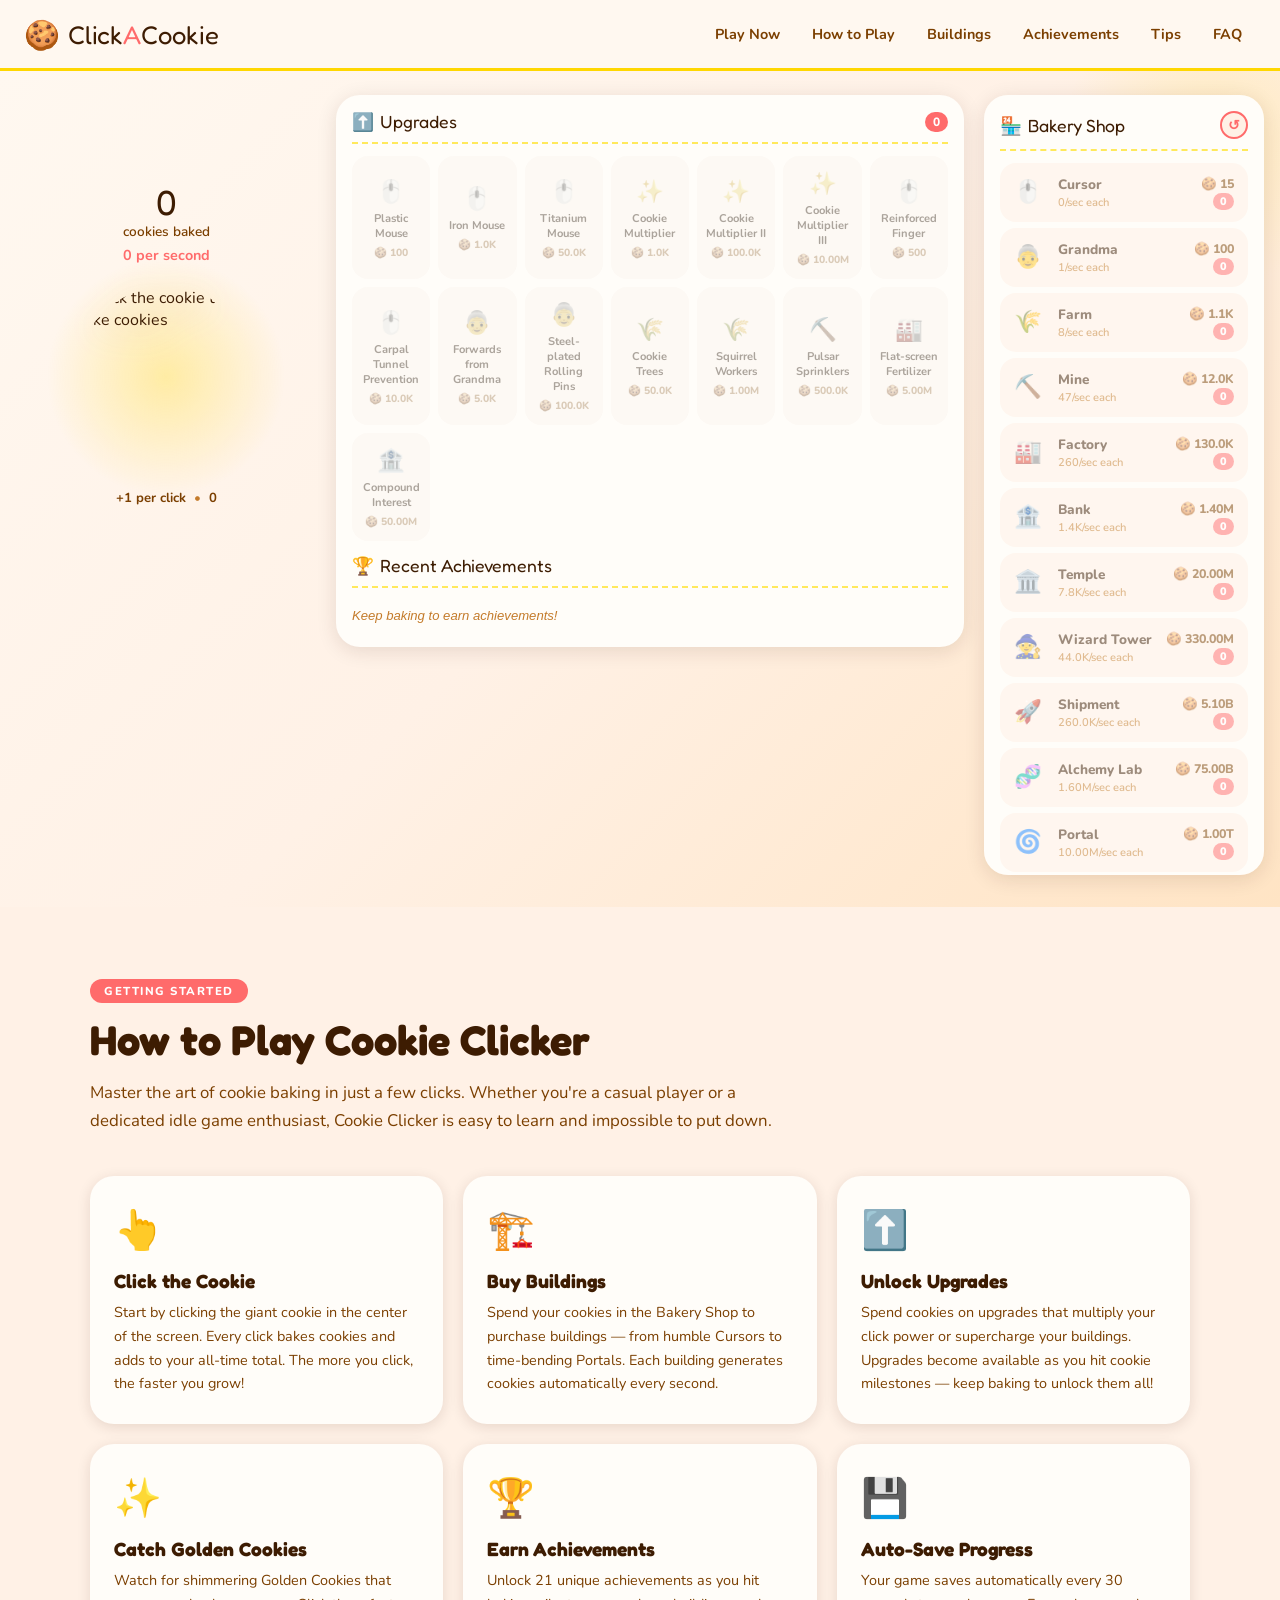
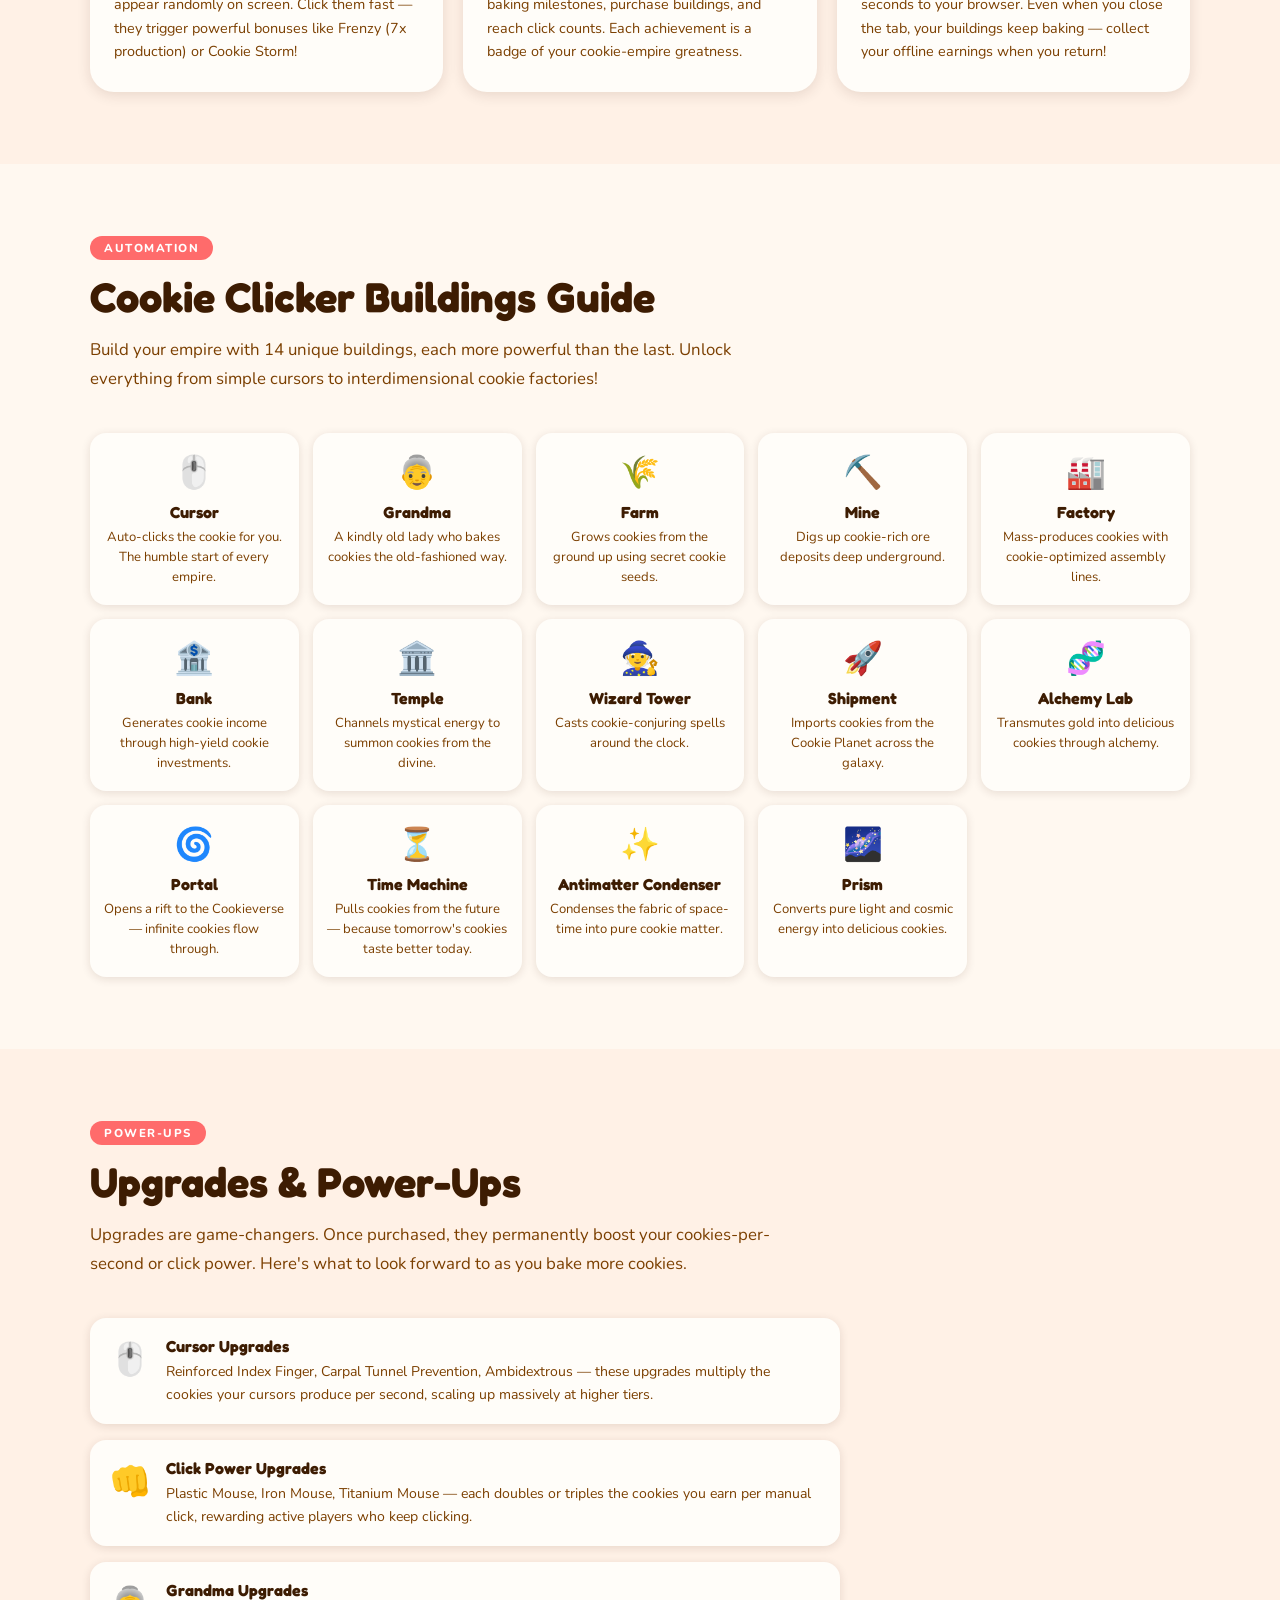
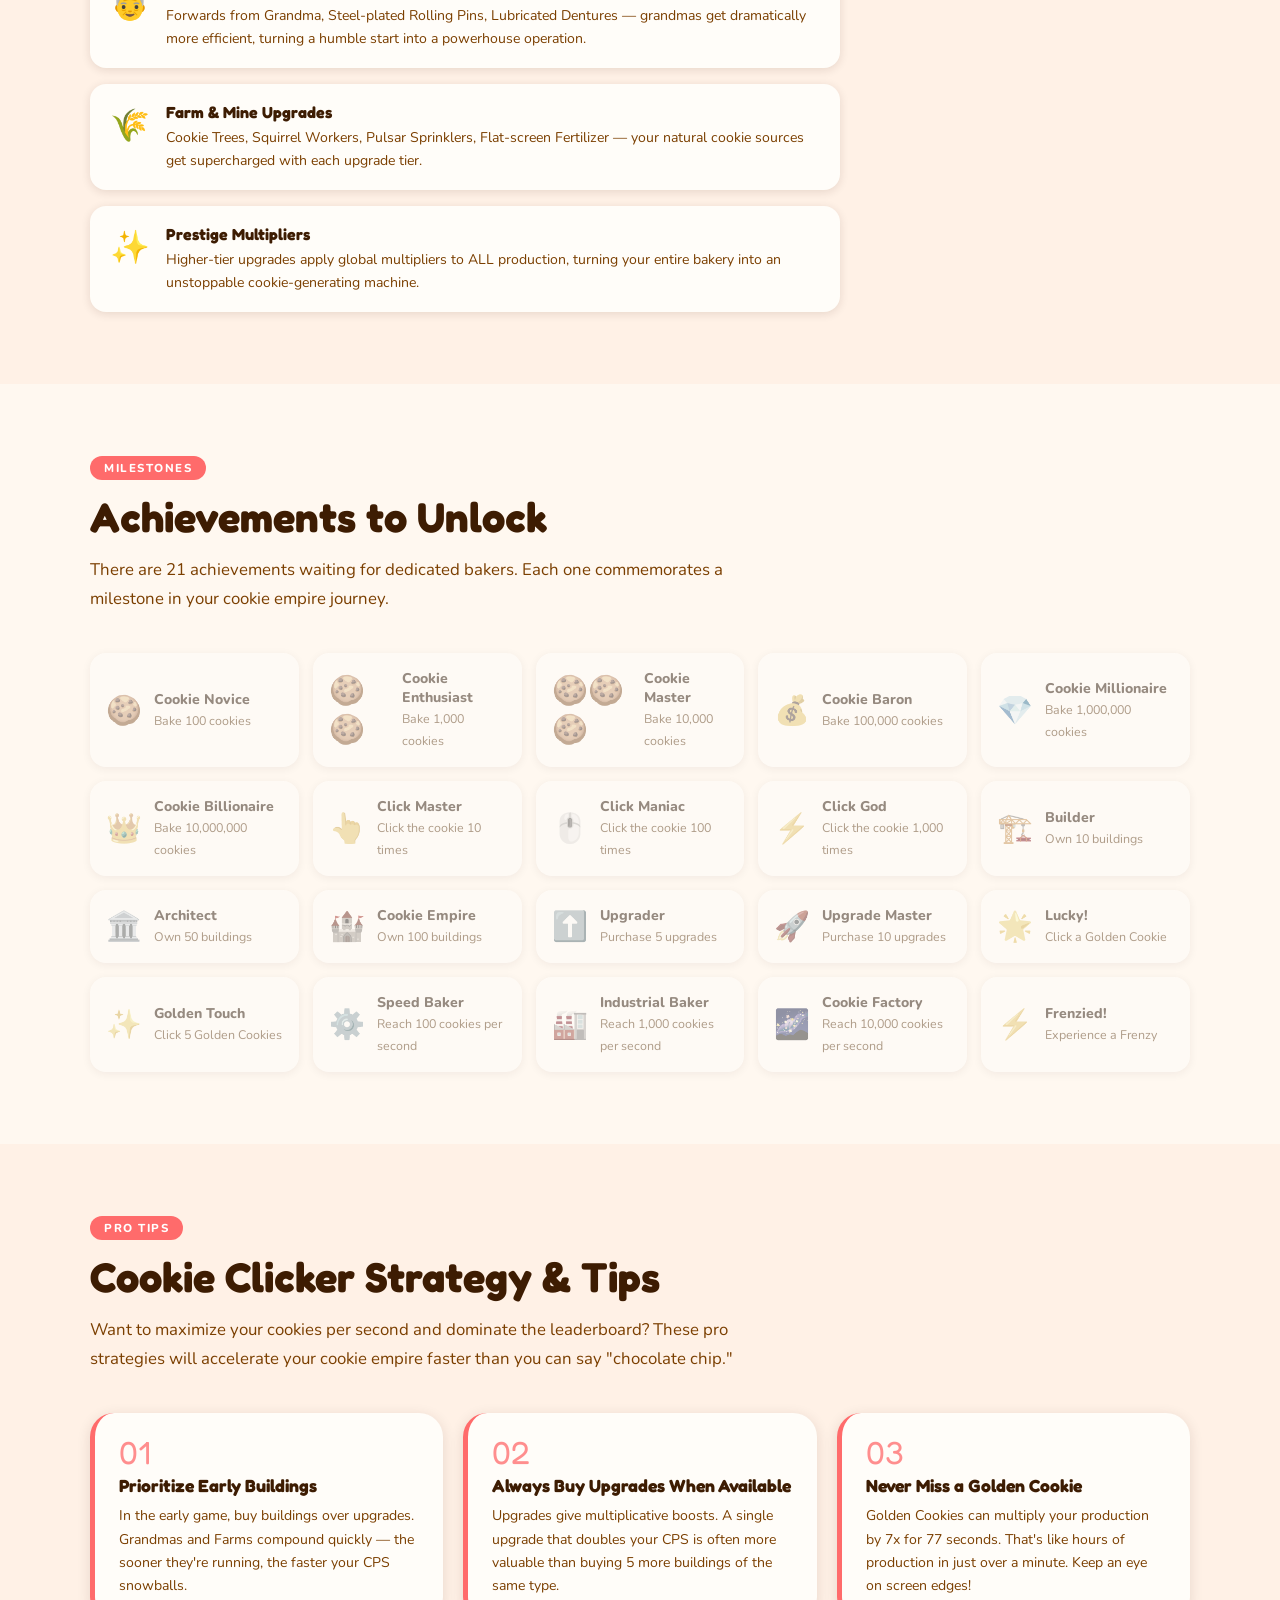
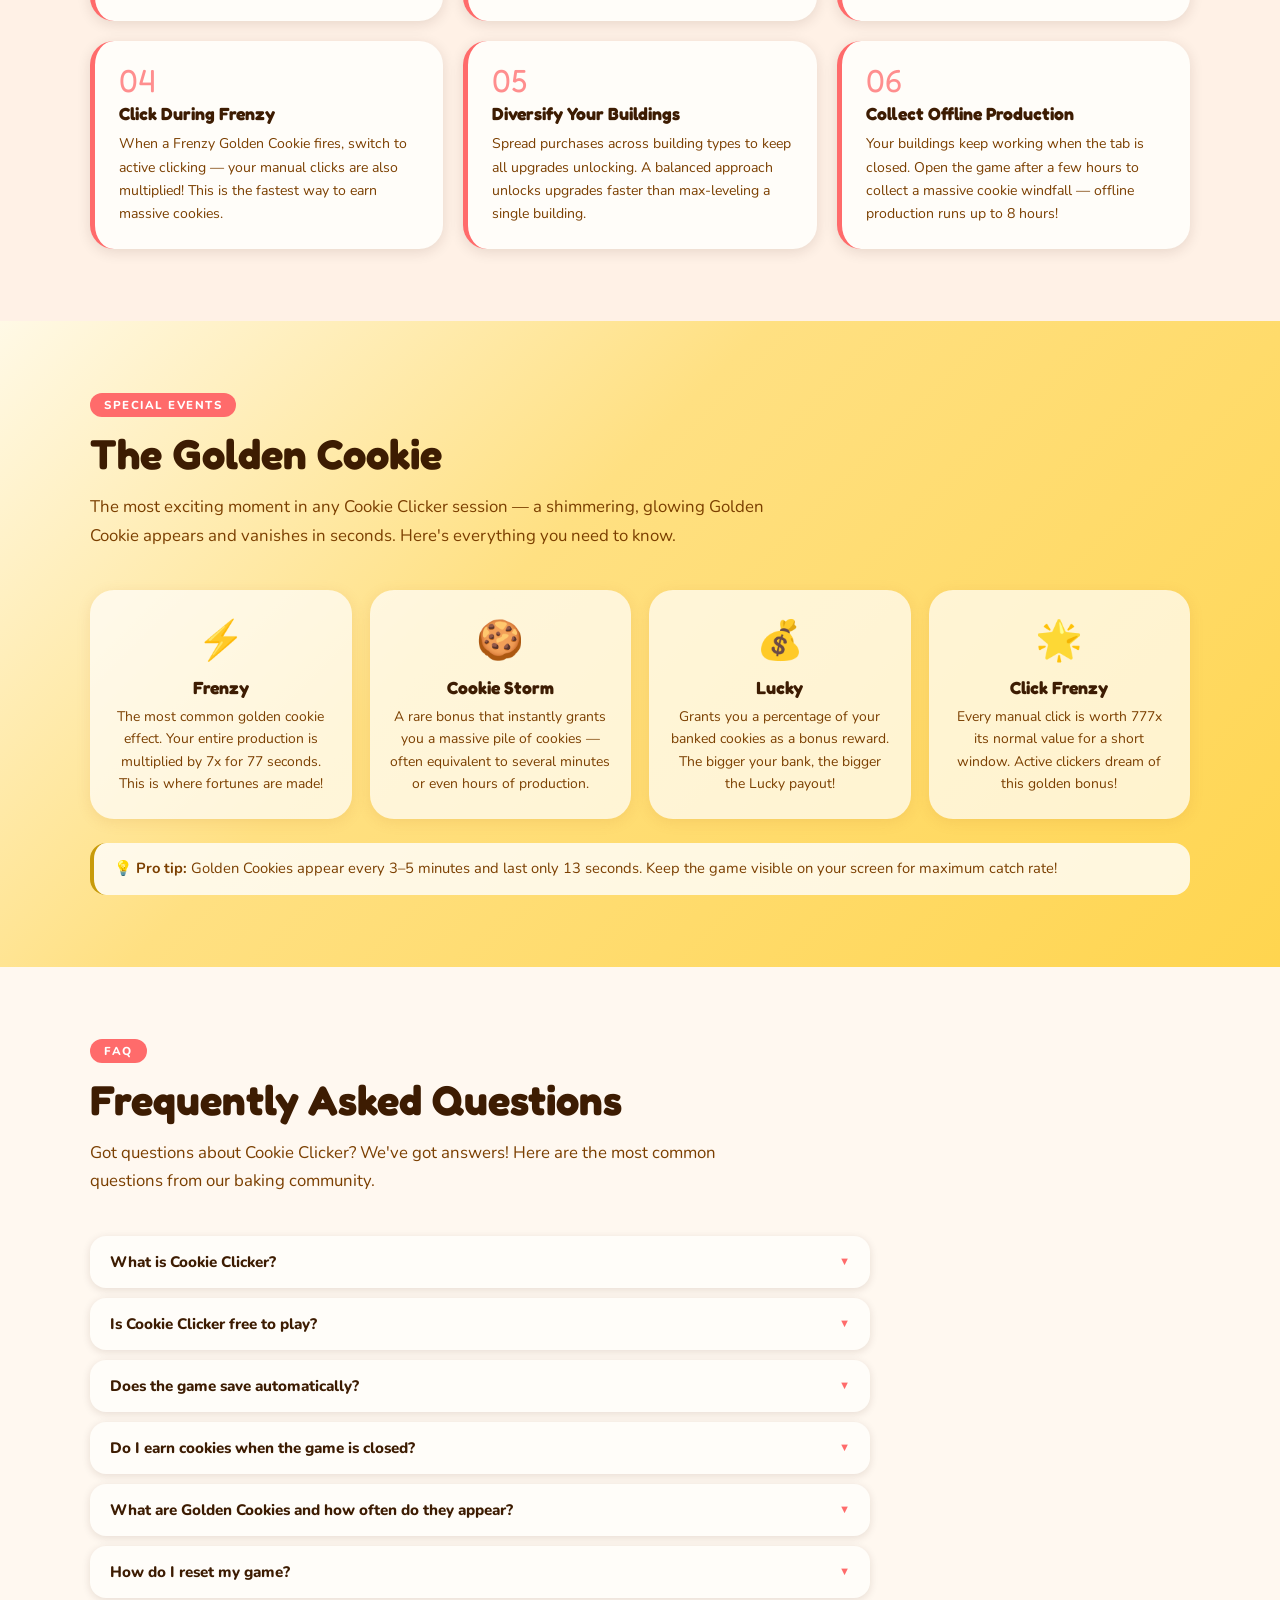
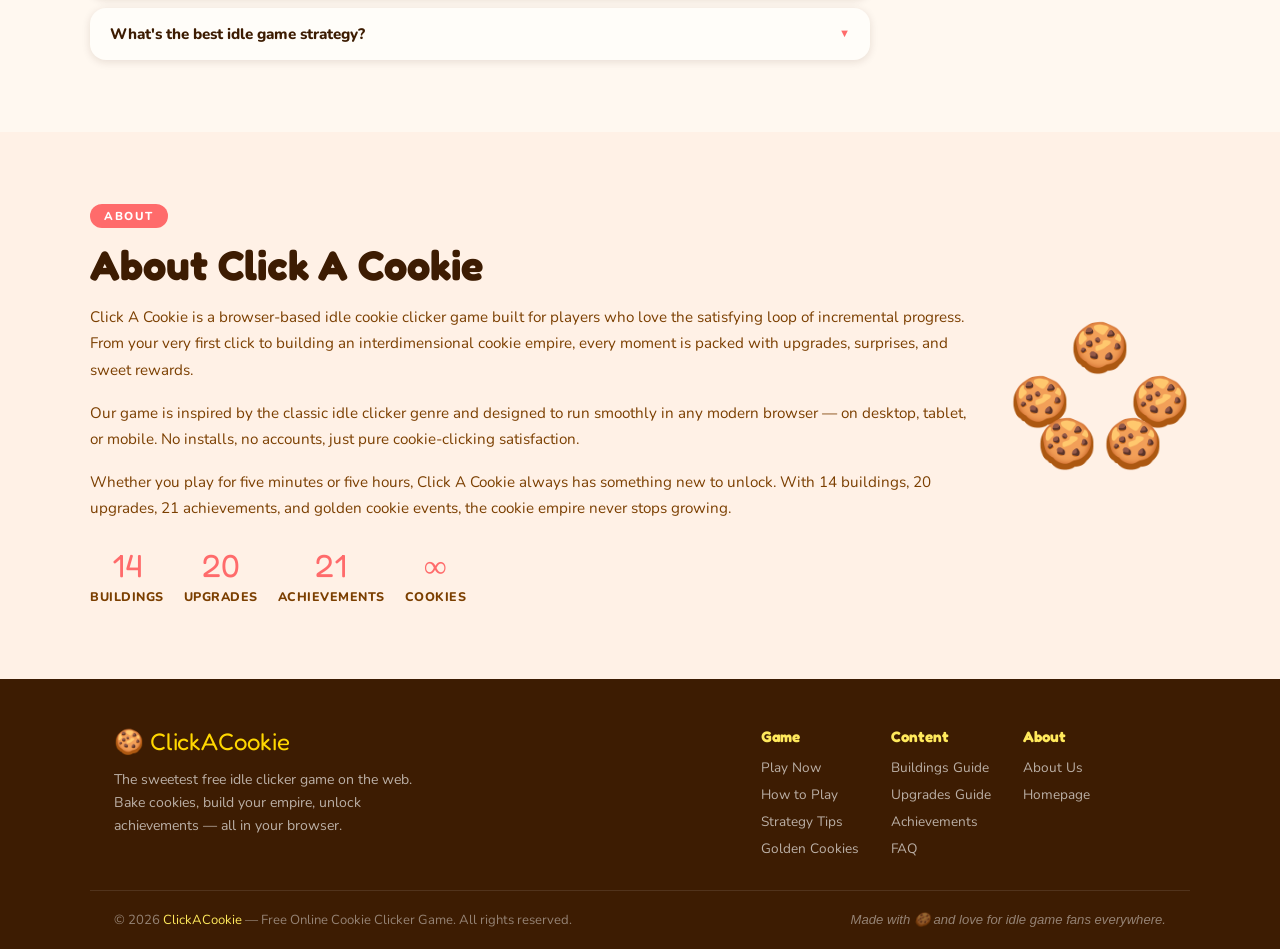
==== commit 88a57849: "Update index.html" ====
--- a/index.html
+++ b/index.html
@@ -9,6 +9,7 @@
   <meta name="author" content="ClickACookie" />
   <meta name="robots" content="index, follow" />
   <link rel="canonical" href="https://clickacookie.github.io/" />
+  <link rel="icon" type="image/png" sizes="32x32" href="/favicon.png">
 
   <!-- Open Graph -->
   <meta property="og:type" content="website" />
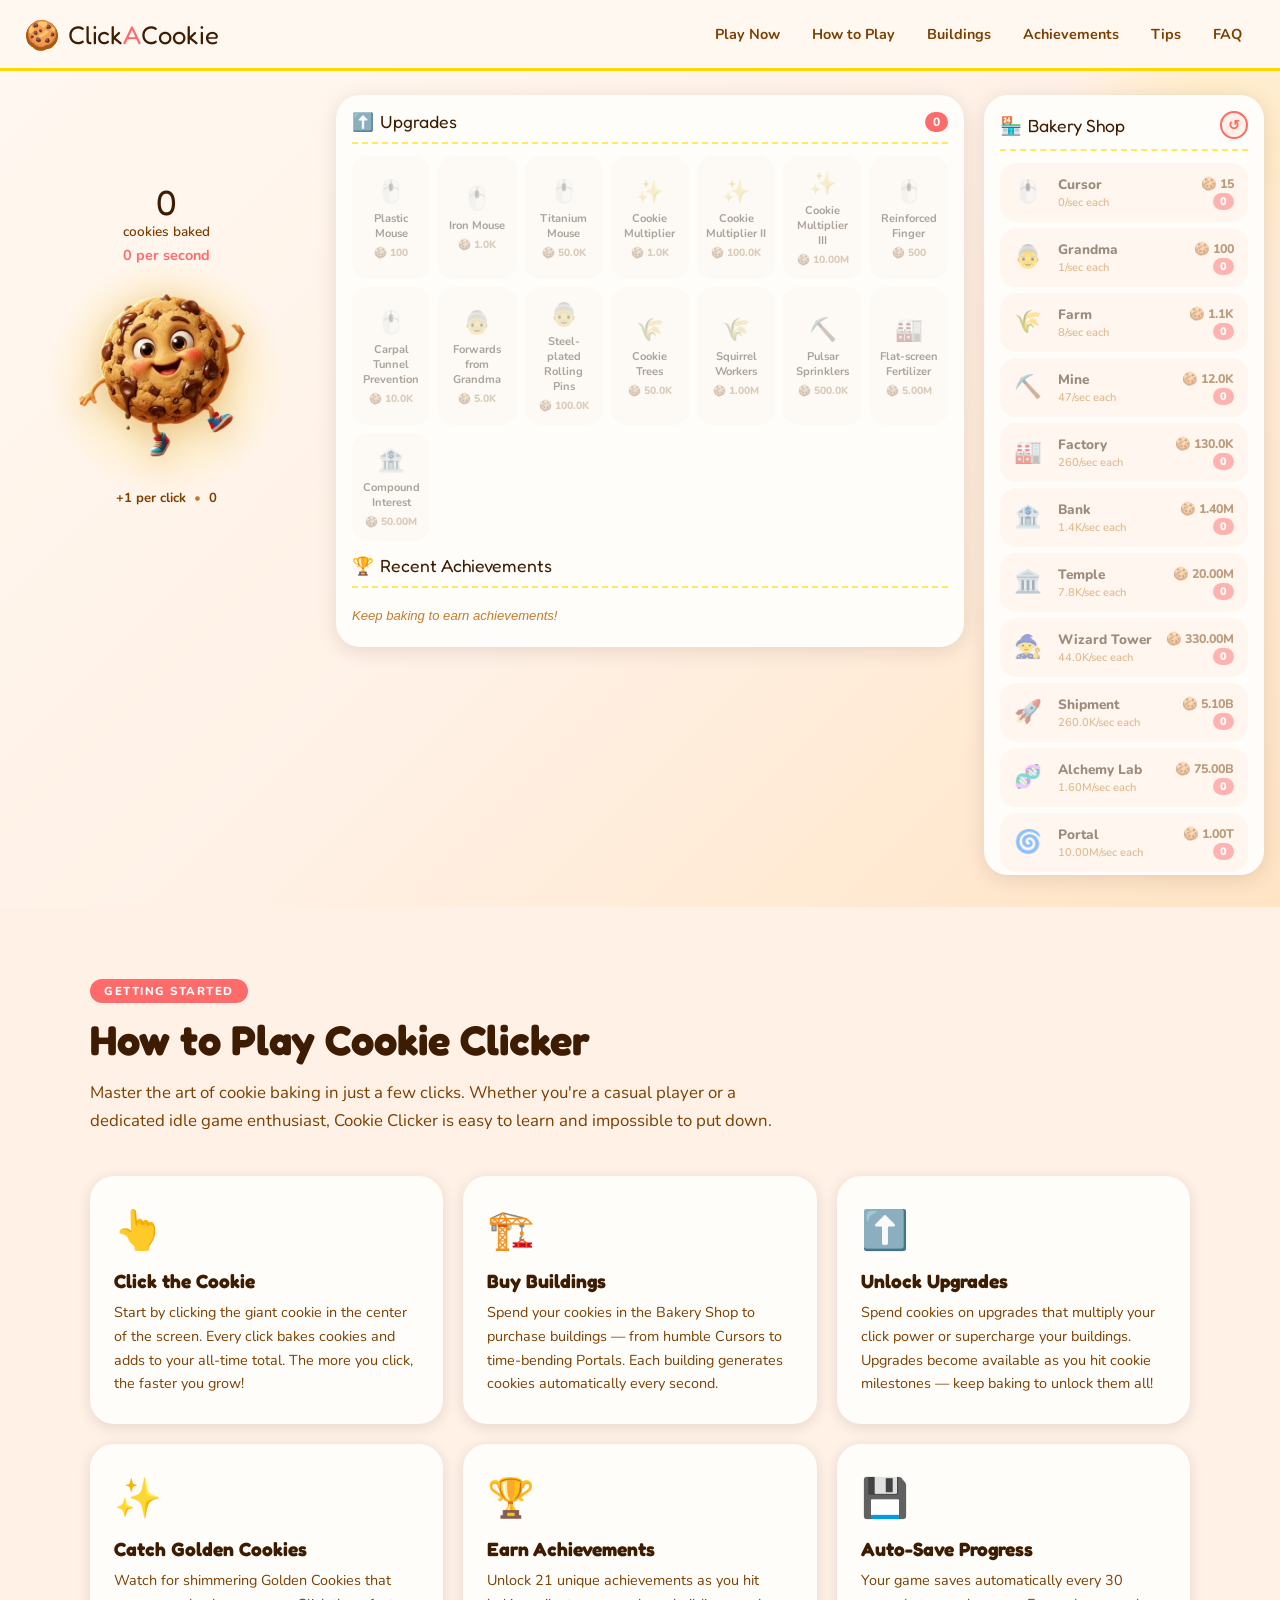
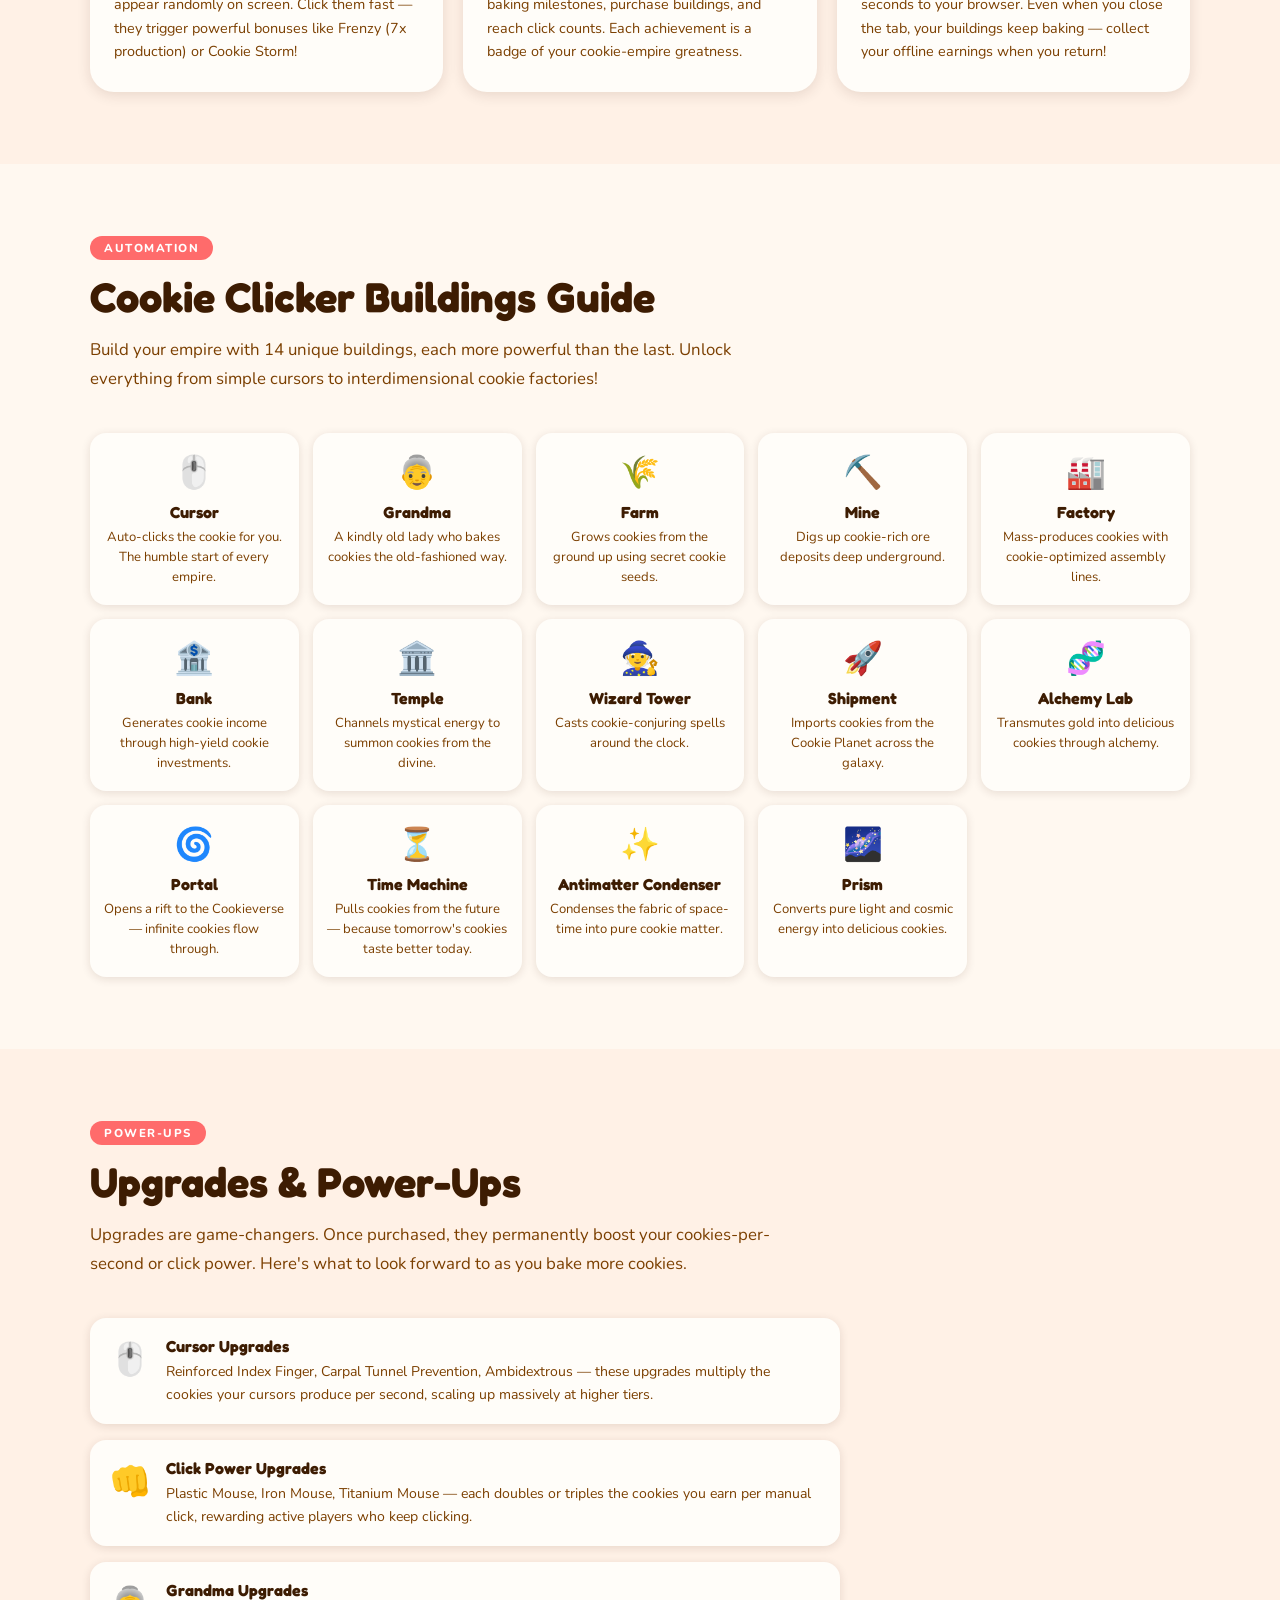
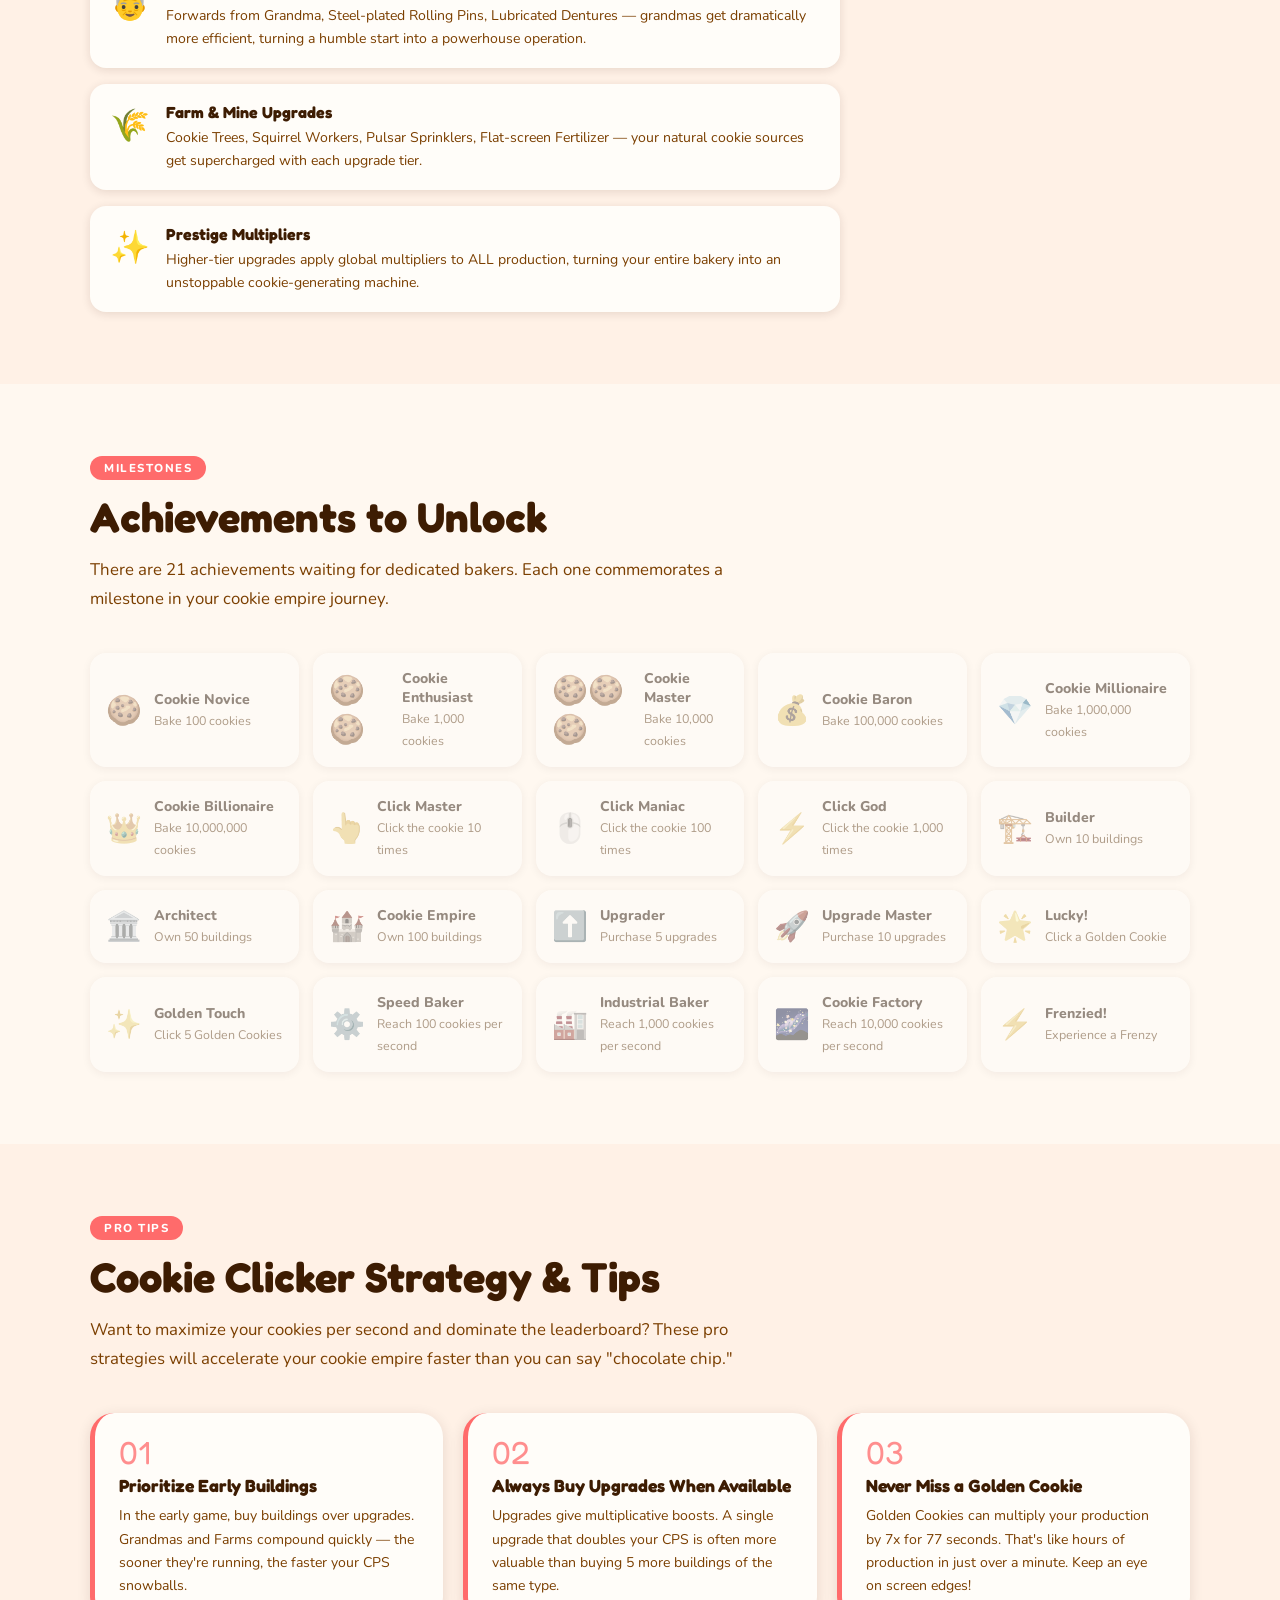
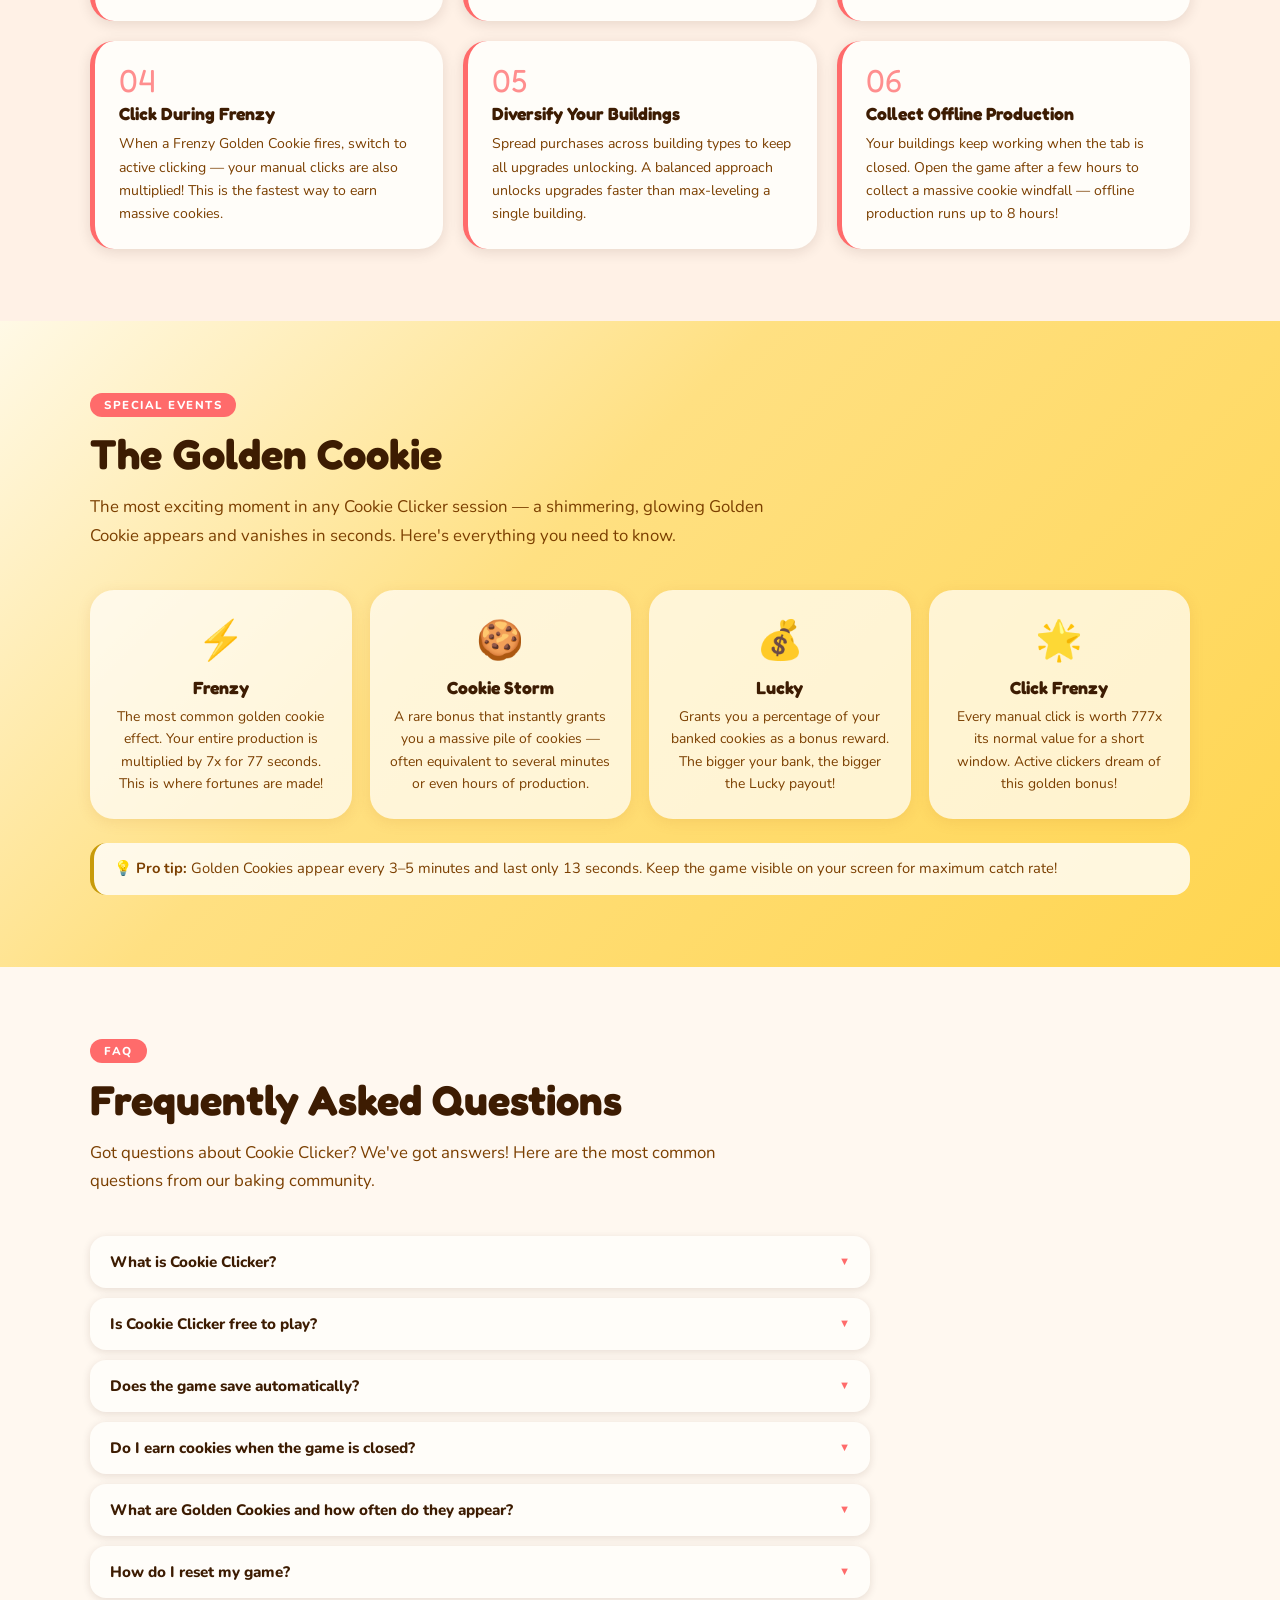
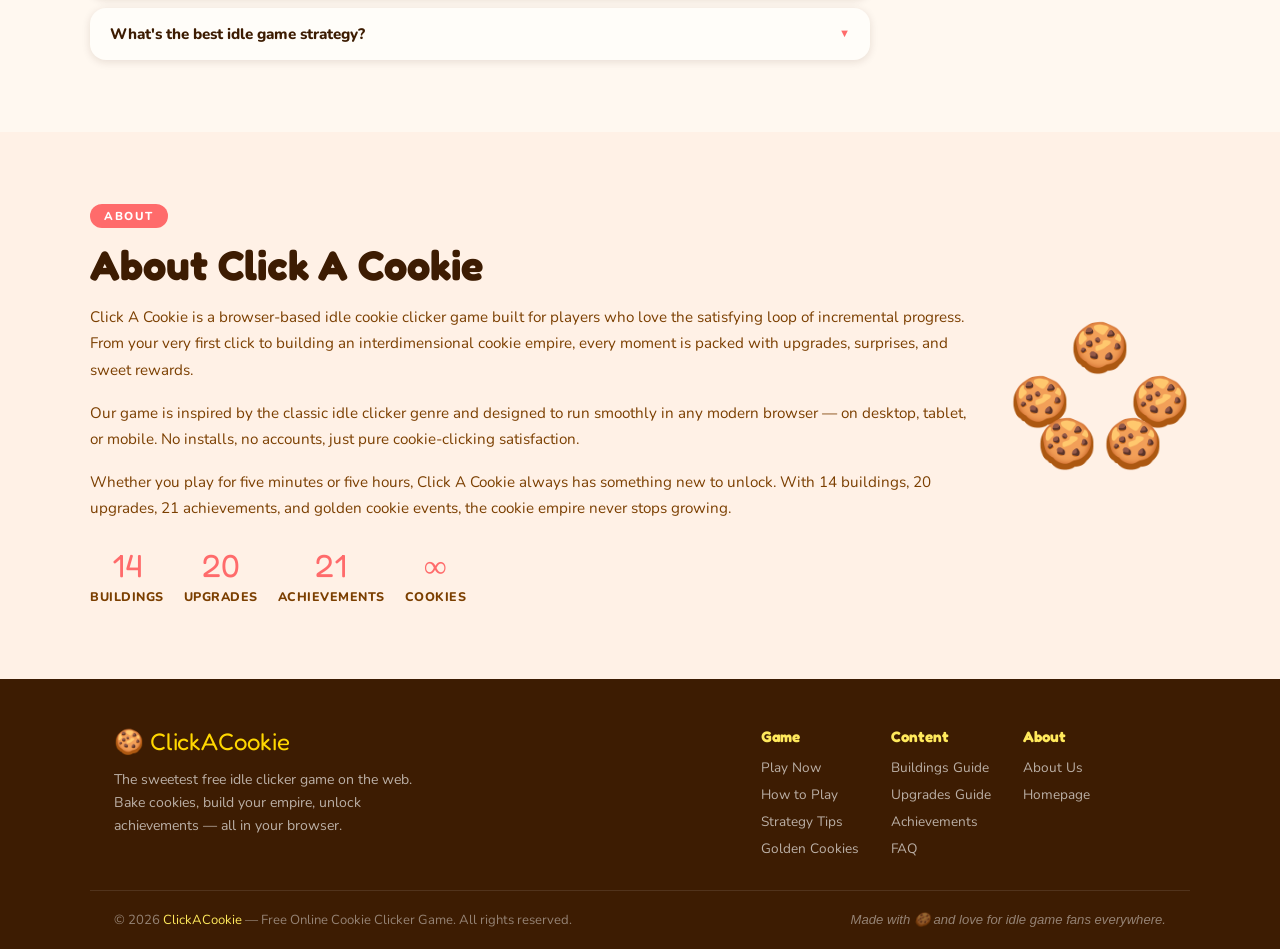
==== commit de22119a: "Update index.html" ====
--- a/index.html
+++ b/index.html
@@ -69,7 +69,7 @@
         <div class="cookie-wrapper">
           <div class="cookie-glow" id="cookie-glow"></div>
           <img
-            src="cookie.png"
+            src="cookie.webp"
             alt="Click the cookie to bake cookies"
             id="main-cookie"
             class="main-cookie"
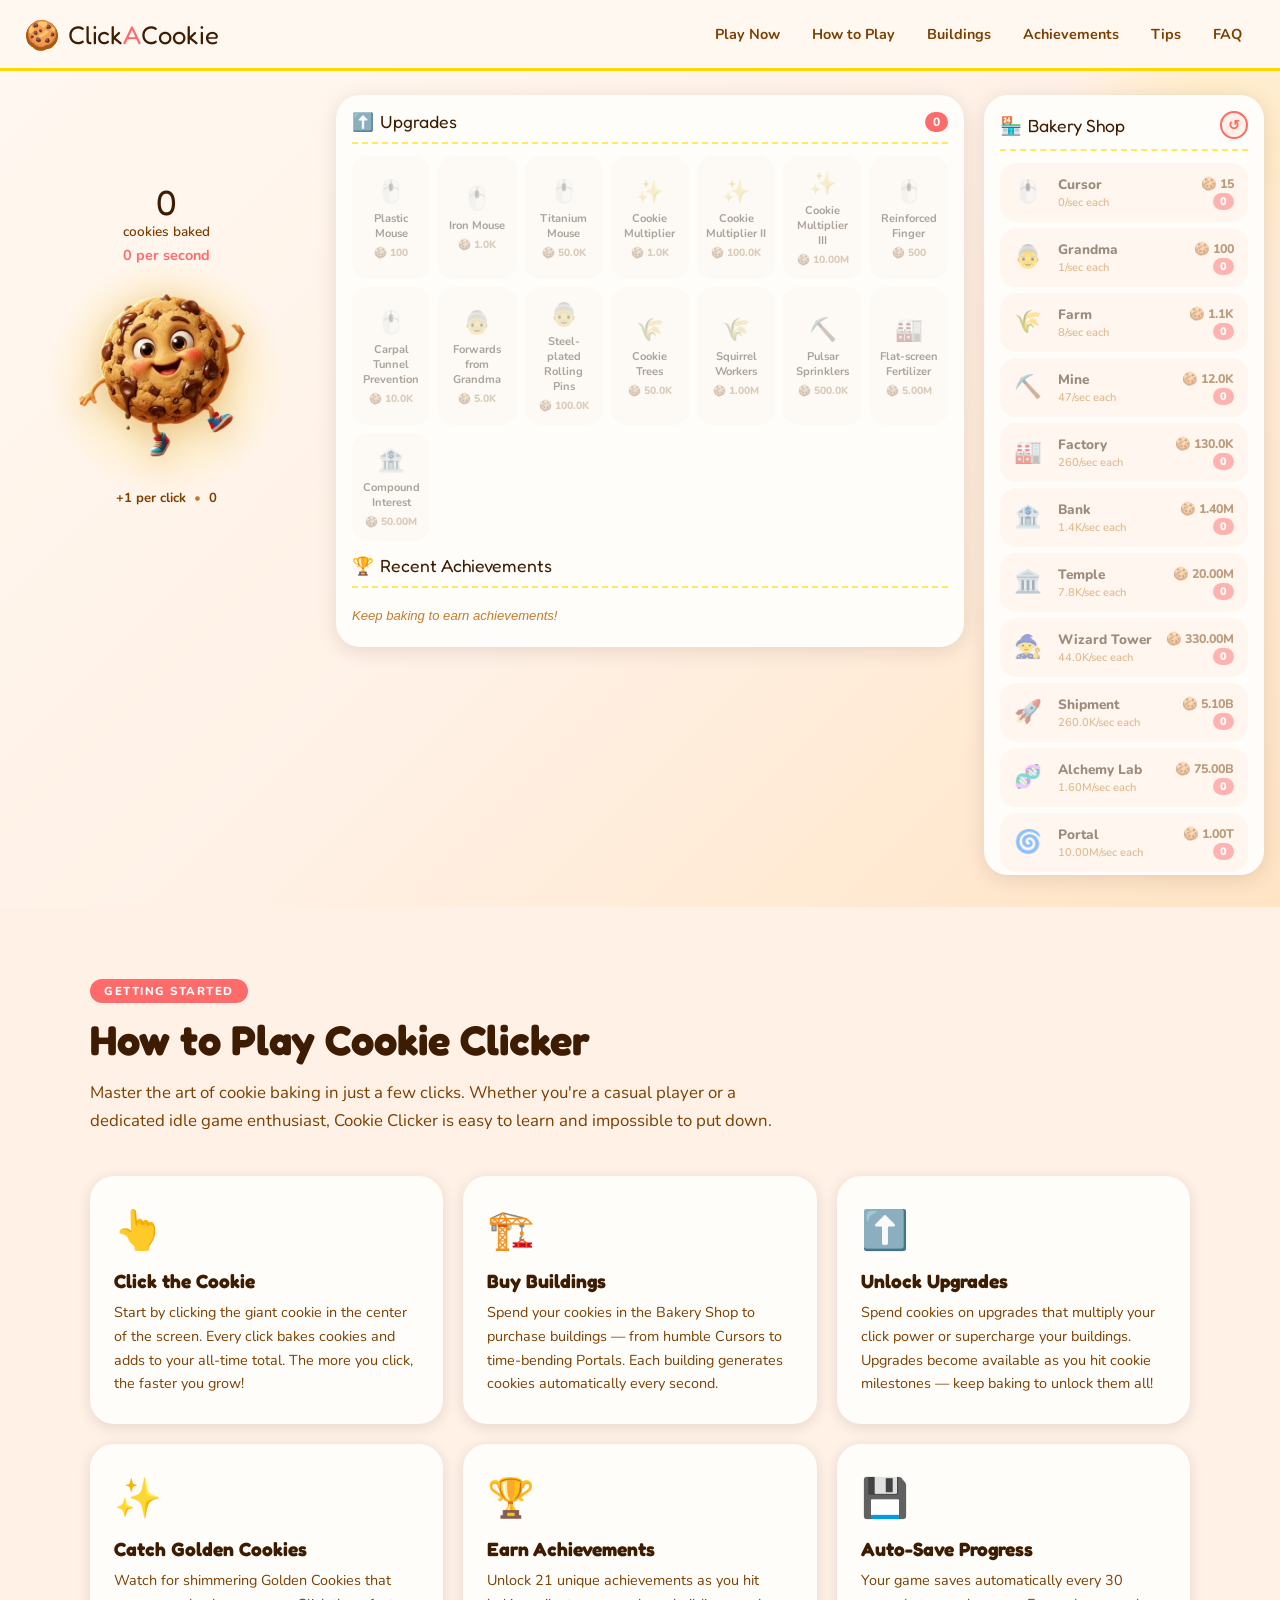
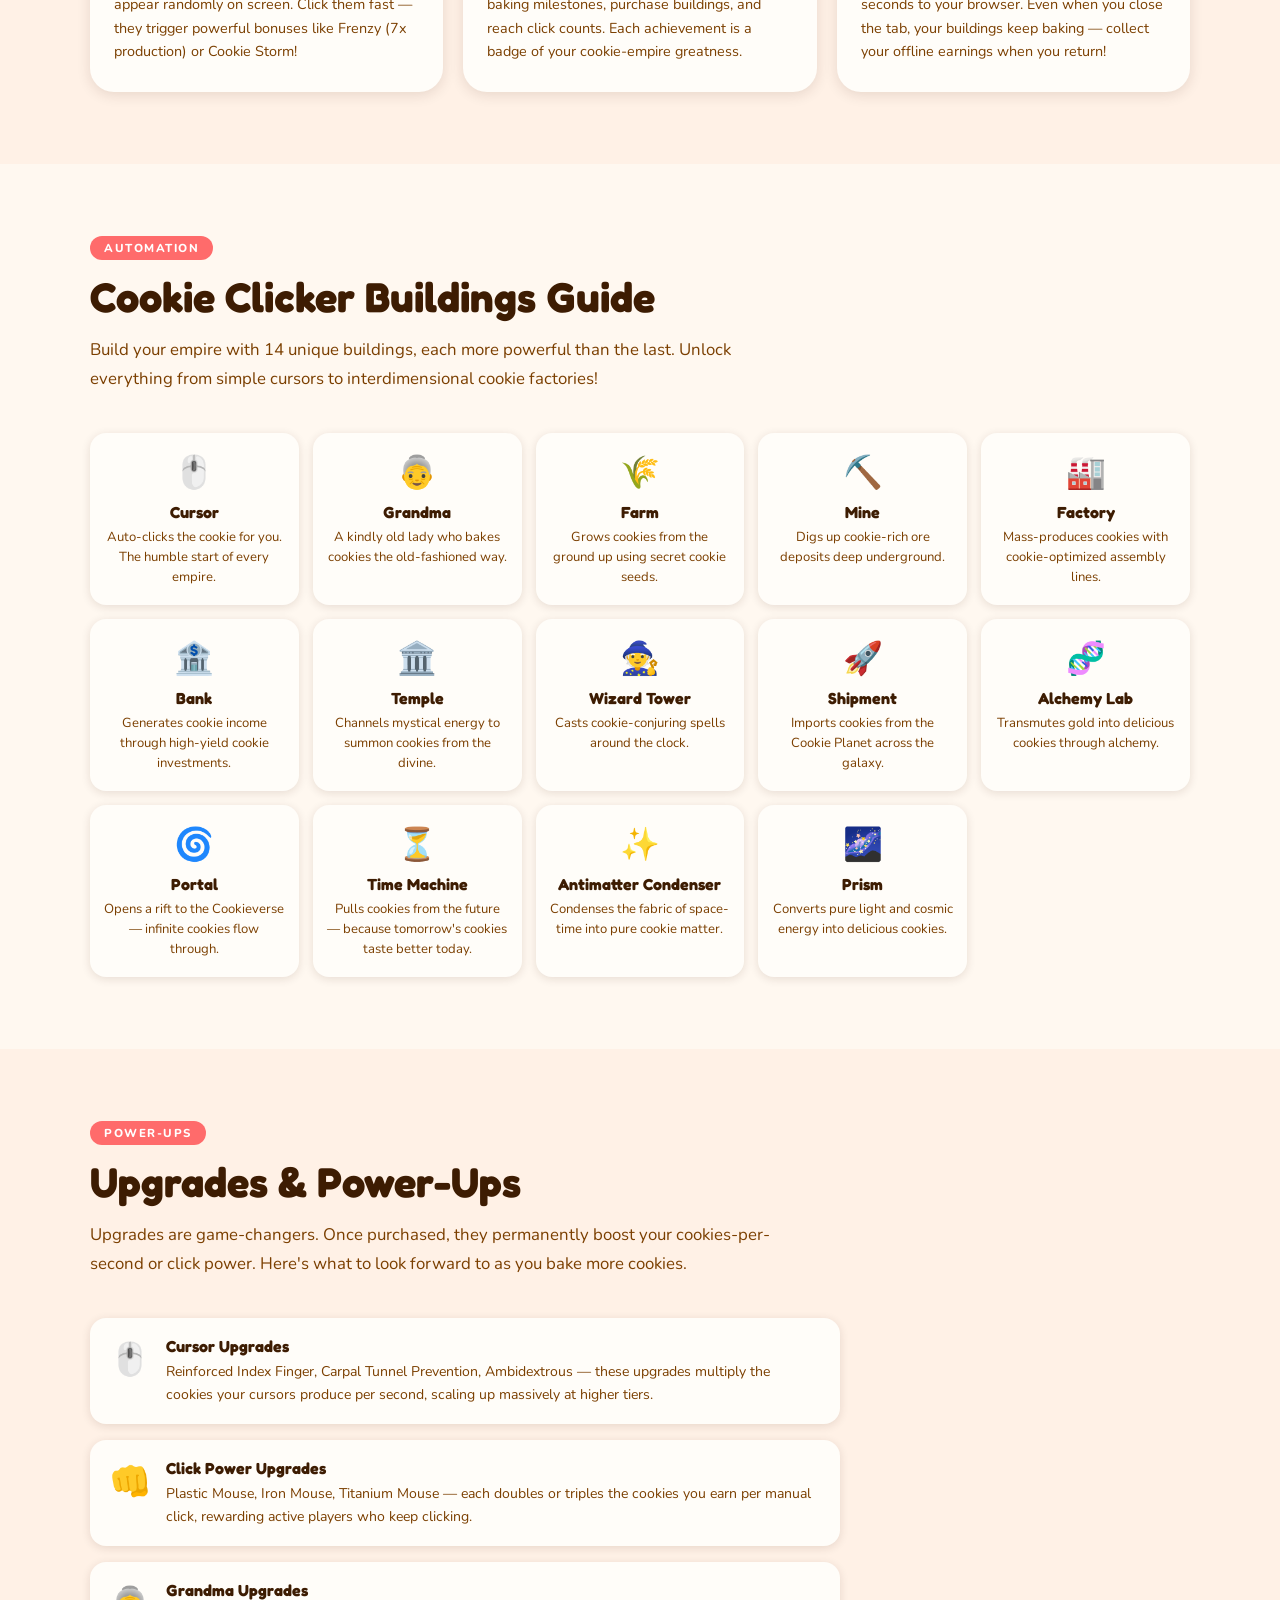
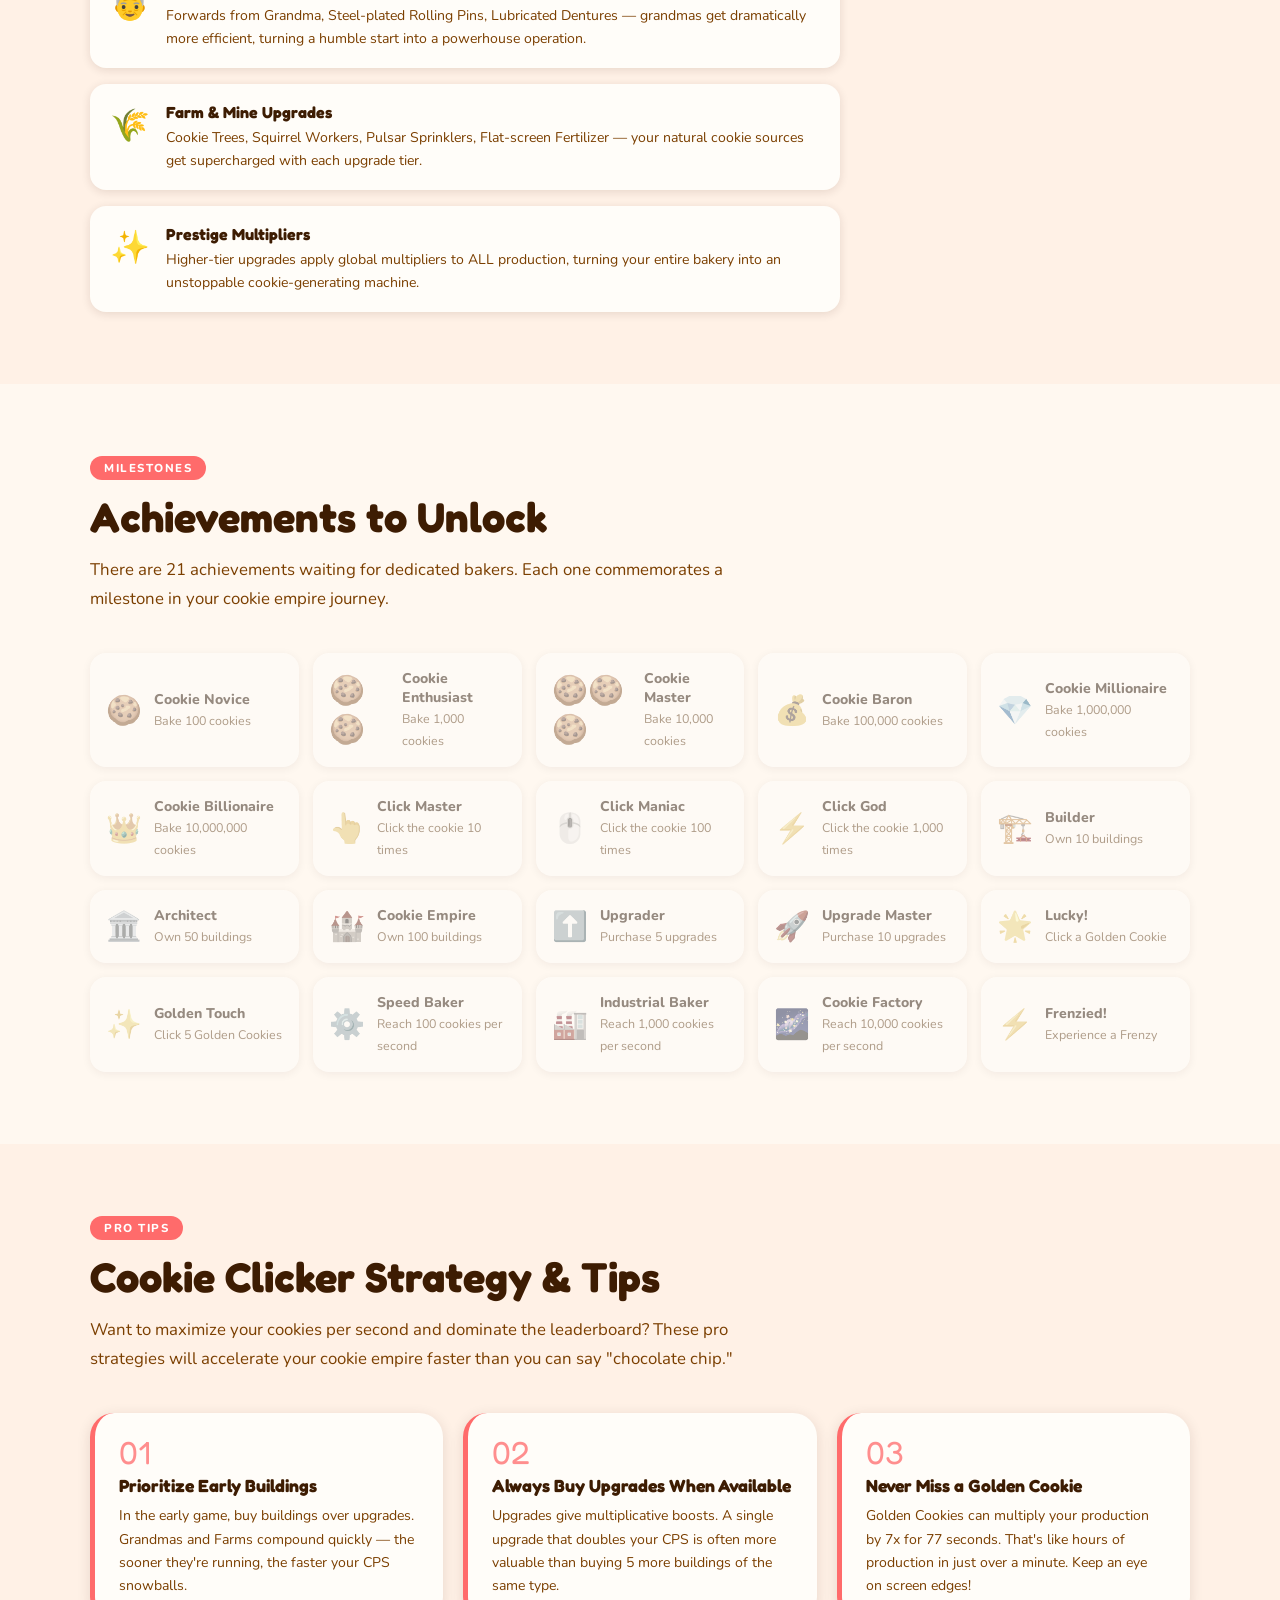
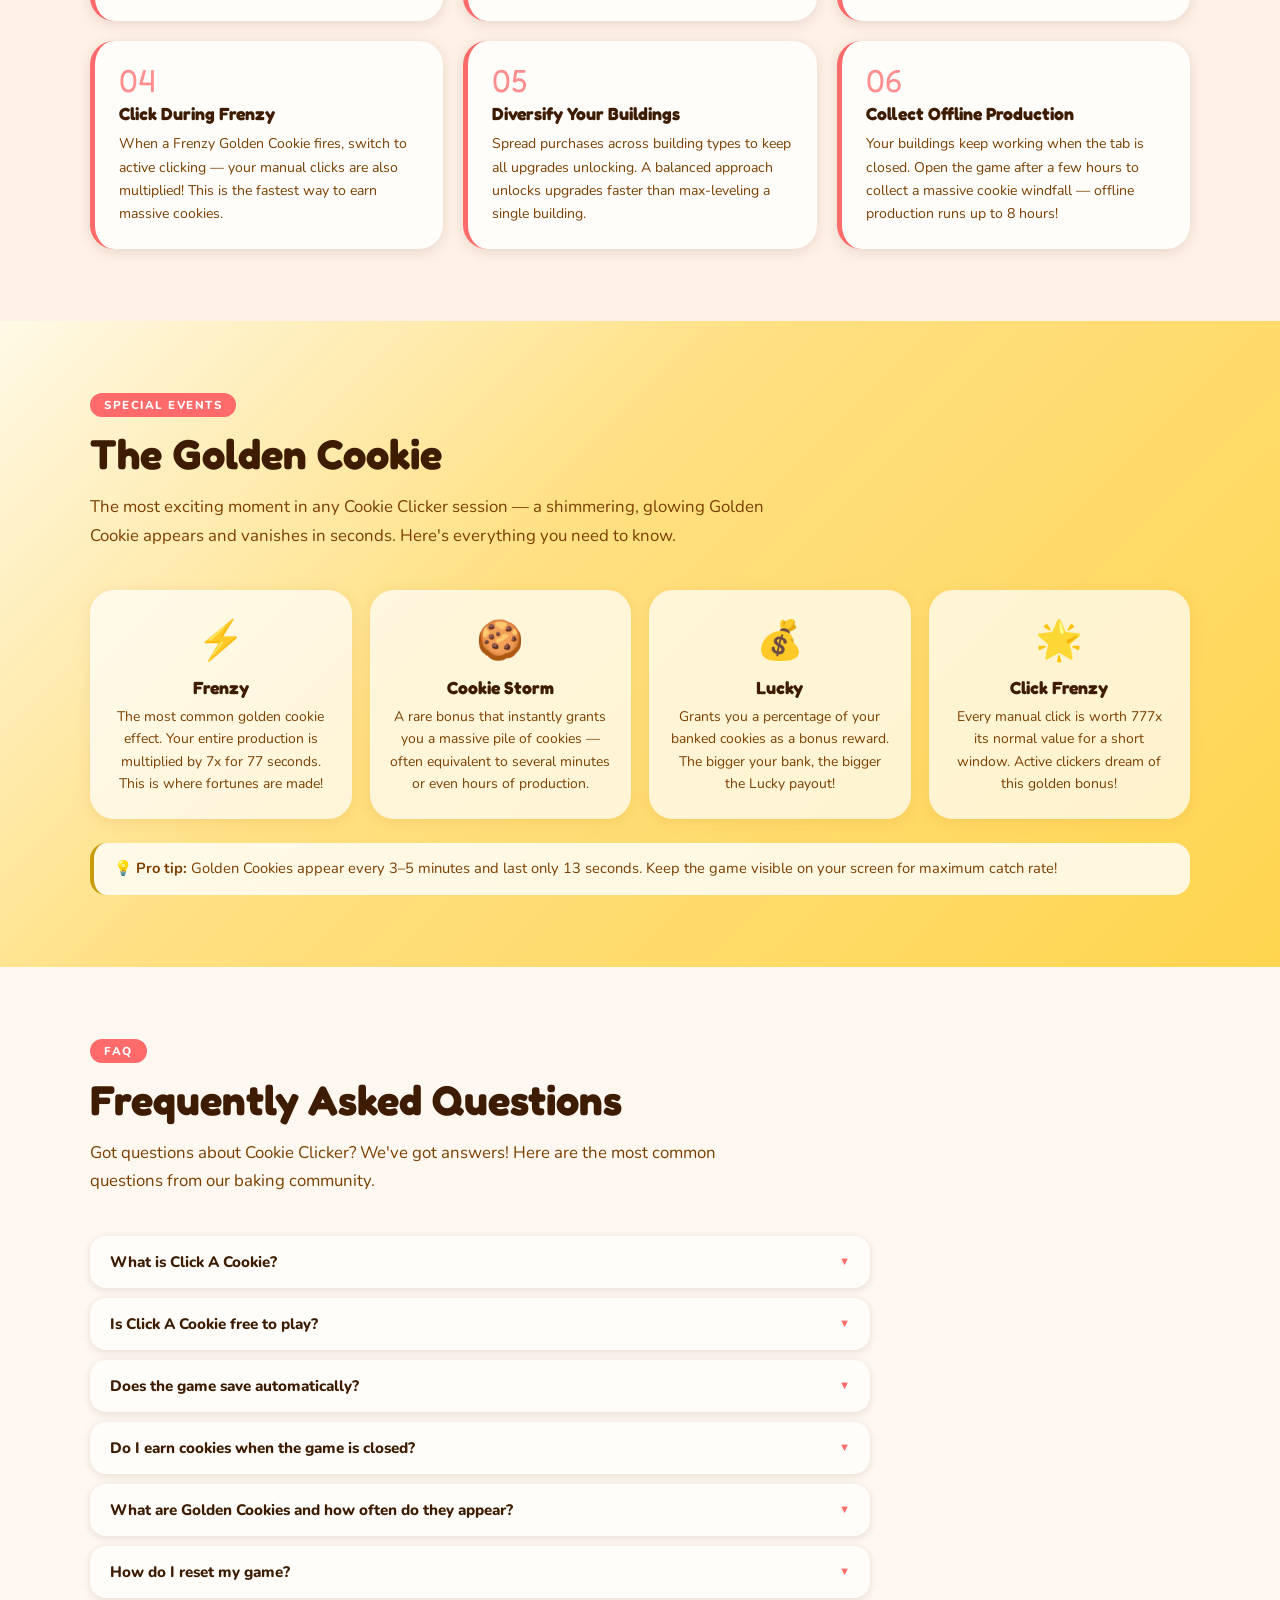
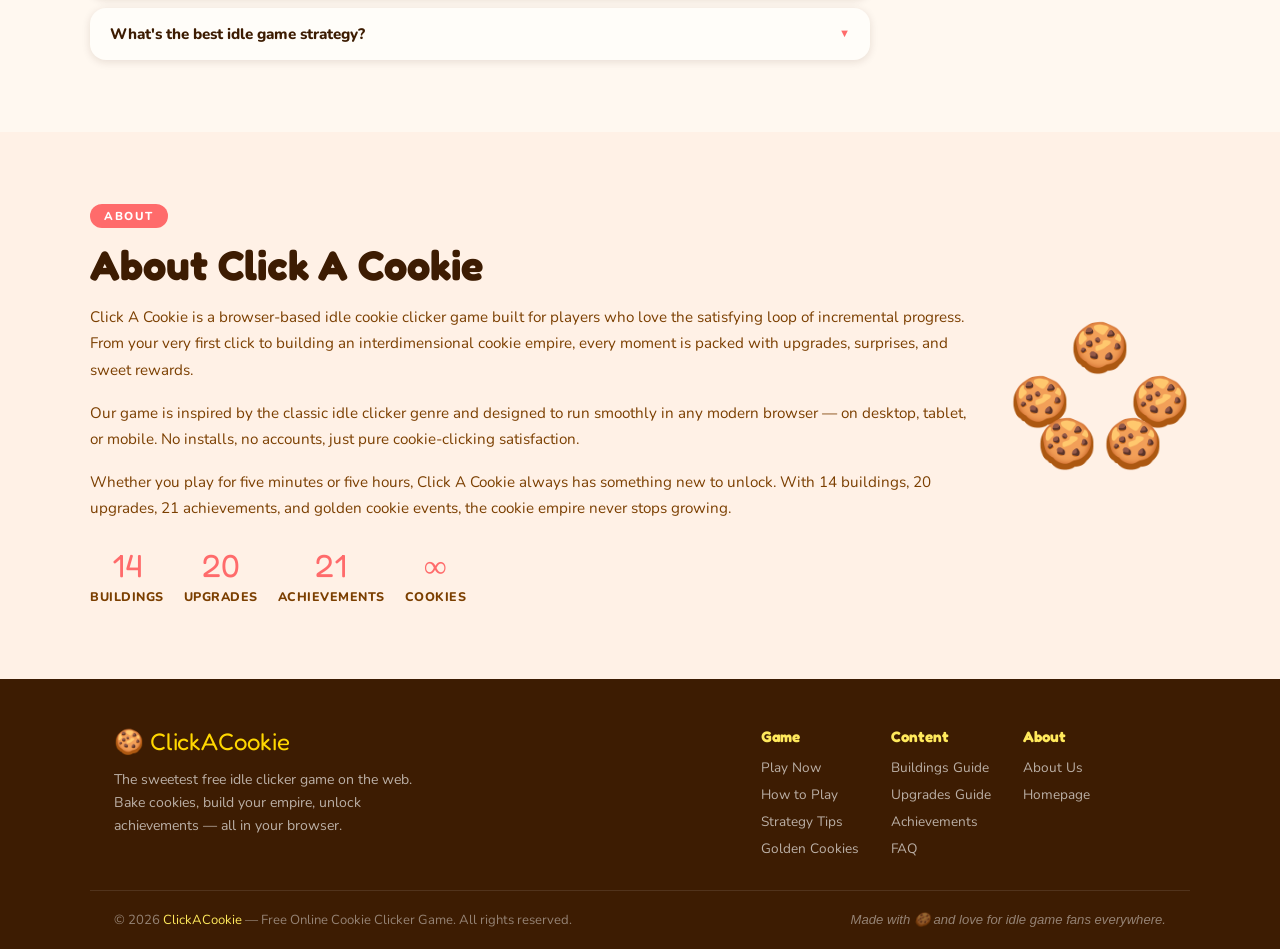
==== commit 0696390b: "Update index.html" ====
--- a/index.html
+++ b/index.html
@@ -380,15 +380,15 @@
       <div class="faq-list">
         <div class="faq-item">
           <button class="faq-q" onclick="toggleFaq(this)">
-            What is Cookie Clicker? <span class="faq-arrow">▼</span>
-          </button>
-          <div class="faq-a">
-            <p>Cookie Clicker is a free online idle/incremental game where your goal is to bake as many cookies as possible. You start by clicking a giant cookie, then use the cookies you earn to buy buildings that automatically produce more cookies. The game features upgrades, achievements, golden cookie events, and offline production — there's always something new to unlock!</p>
-          </div>
-        </div>
-        <div class="faq-item">
-          <button class="faq-q" onclick="toggleFaq(this)">
-            Is Cookie Clicker free to play? <span class="faq-arrow">▼</span>
+            What is Click A Cookie? <span class="faq-arrow">▼</span>
+          </button>
+          <div class="faq-a">
+            <p>Click A Cookie is a free online idle/incremental game where your goal is to bake as many cookies as possible. You start by clicking a giant cookie, then use the cookies you earn to buy buildings that automatically produce more cookies. The game features upgrades, achievements, golden cookie events, and offline production — there's always something new to unlock!</p>
+          </div>
+        </div>
+        <div class="faq-item">
+          <button class="faq-q" onclick="toggleFaq(this)">
+            Is Click A Cookie free to play? <span class="faq-arrow">▼</span>
           </button>
           <div class="faq-a">
             <p>Yes! Click A Cookie is 100% free to play, with no downloads, no accounts, and no purchases required. Just open the page in any browser and start baking. Your progress is saved automatically in your browser's local storage.</p>
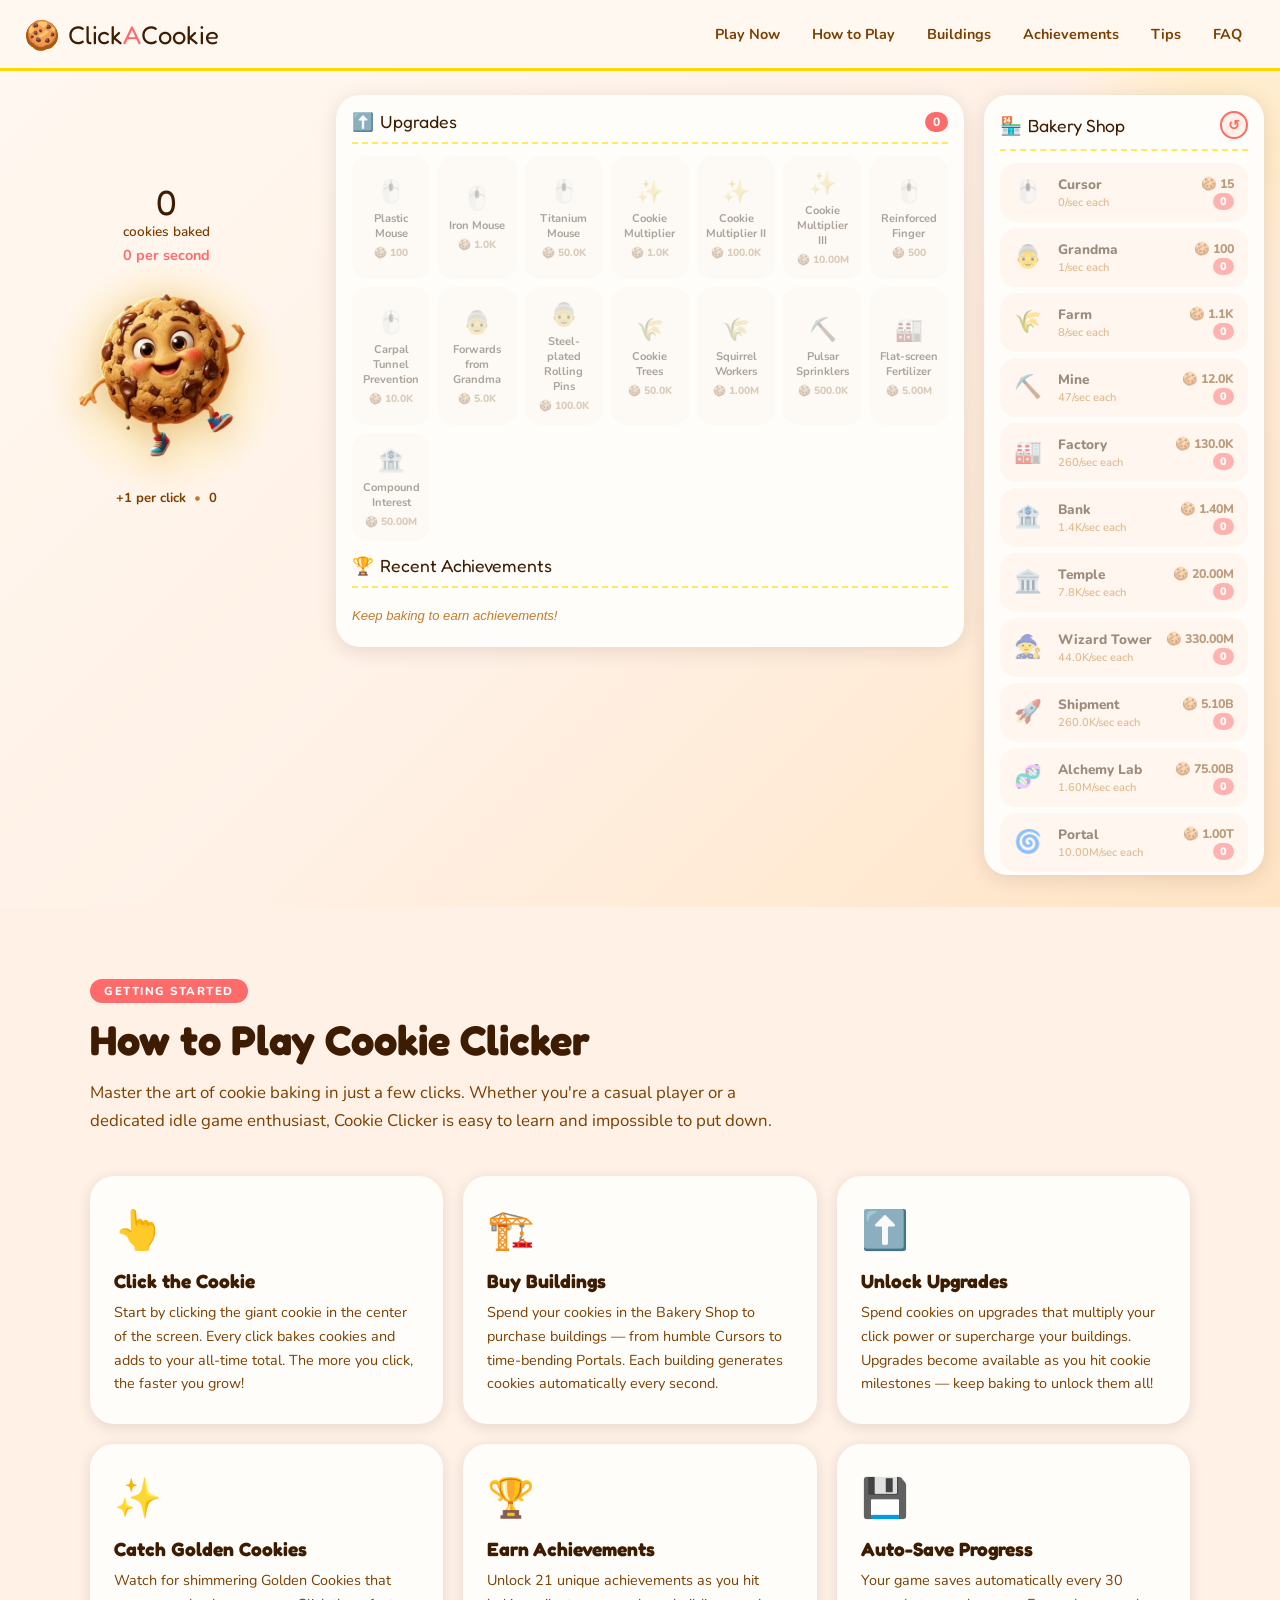
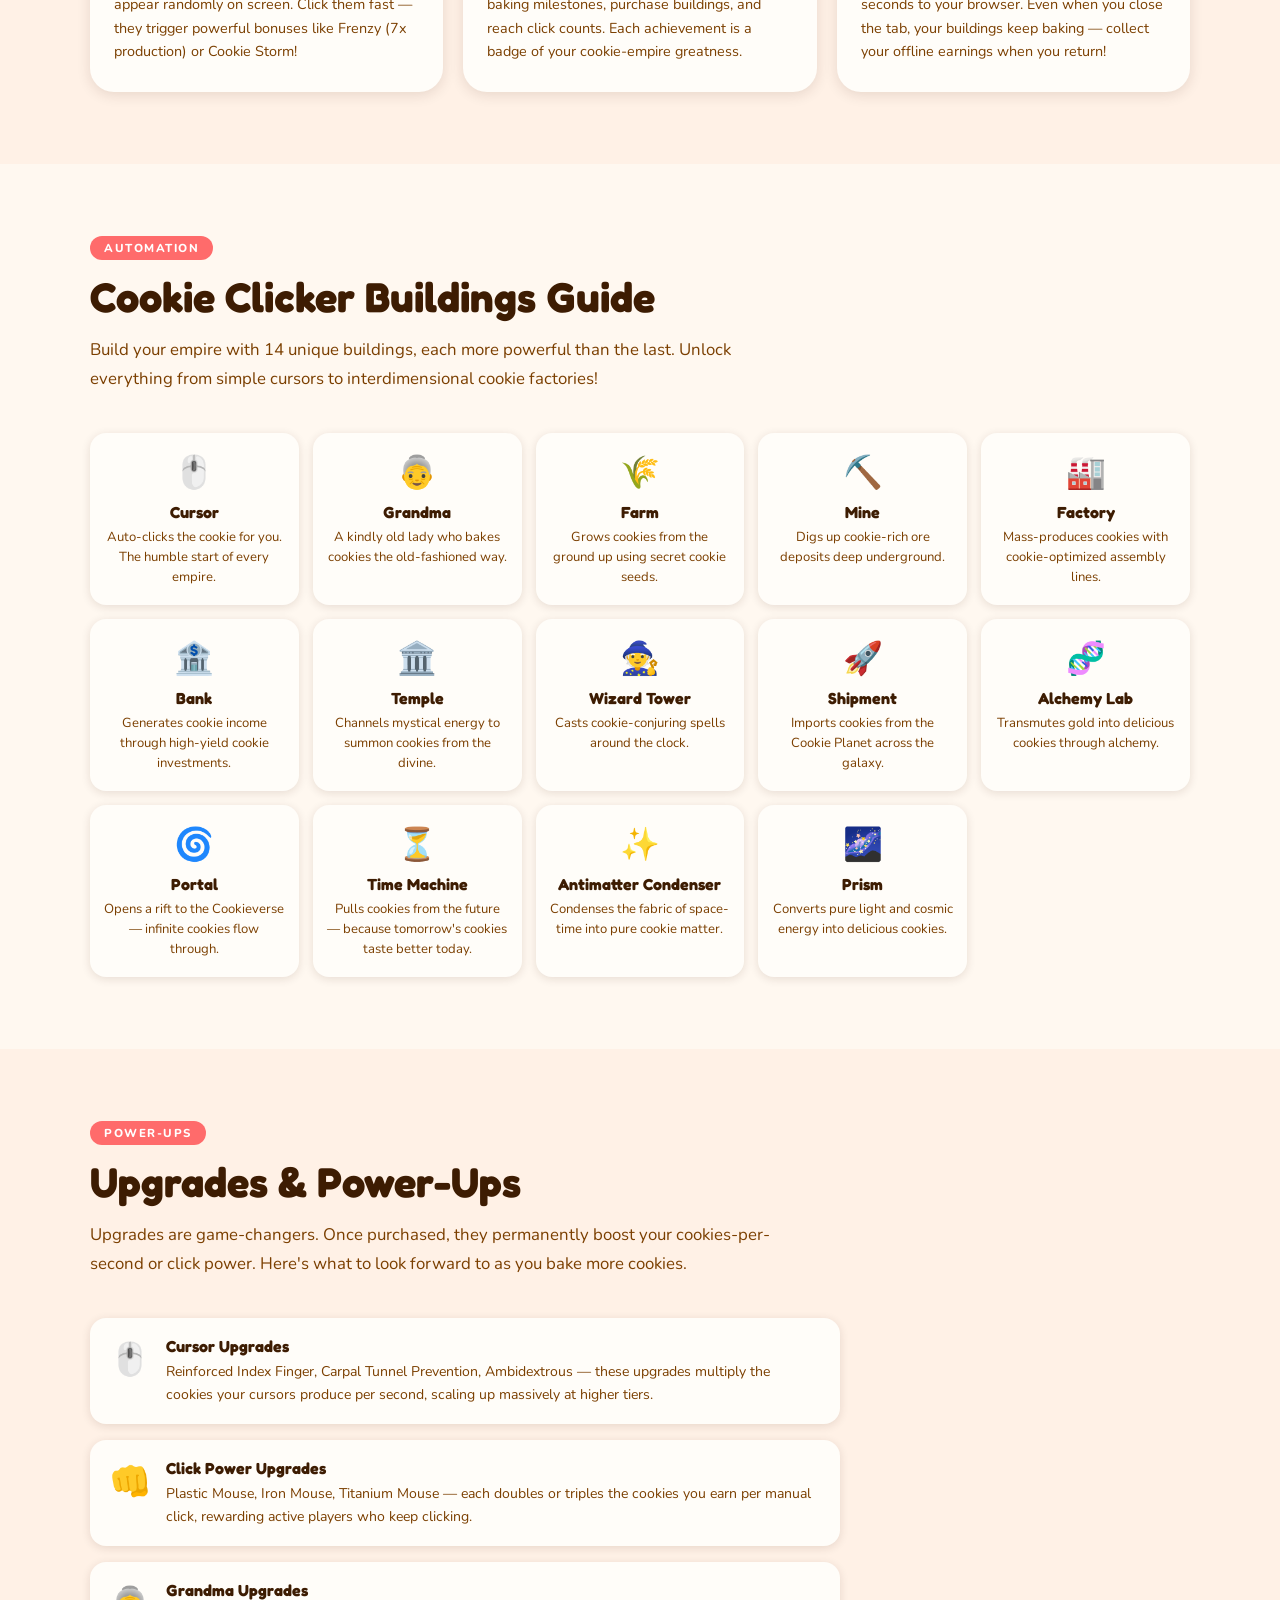
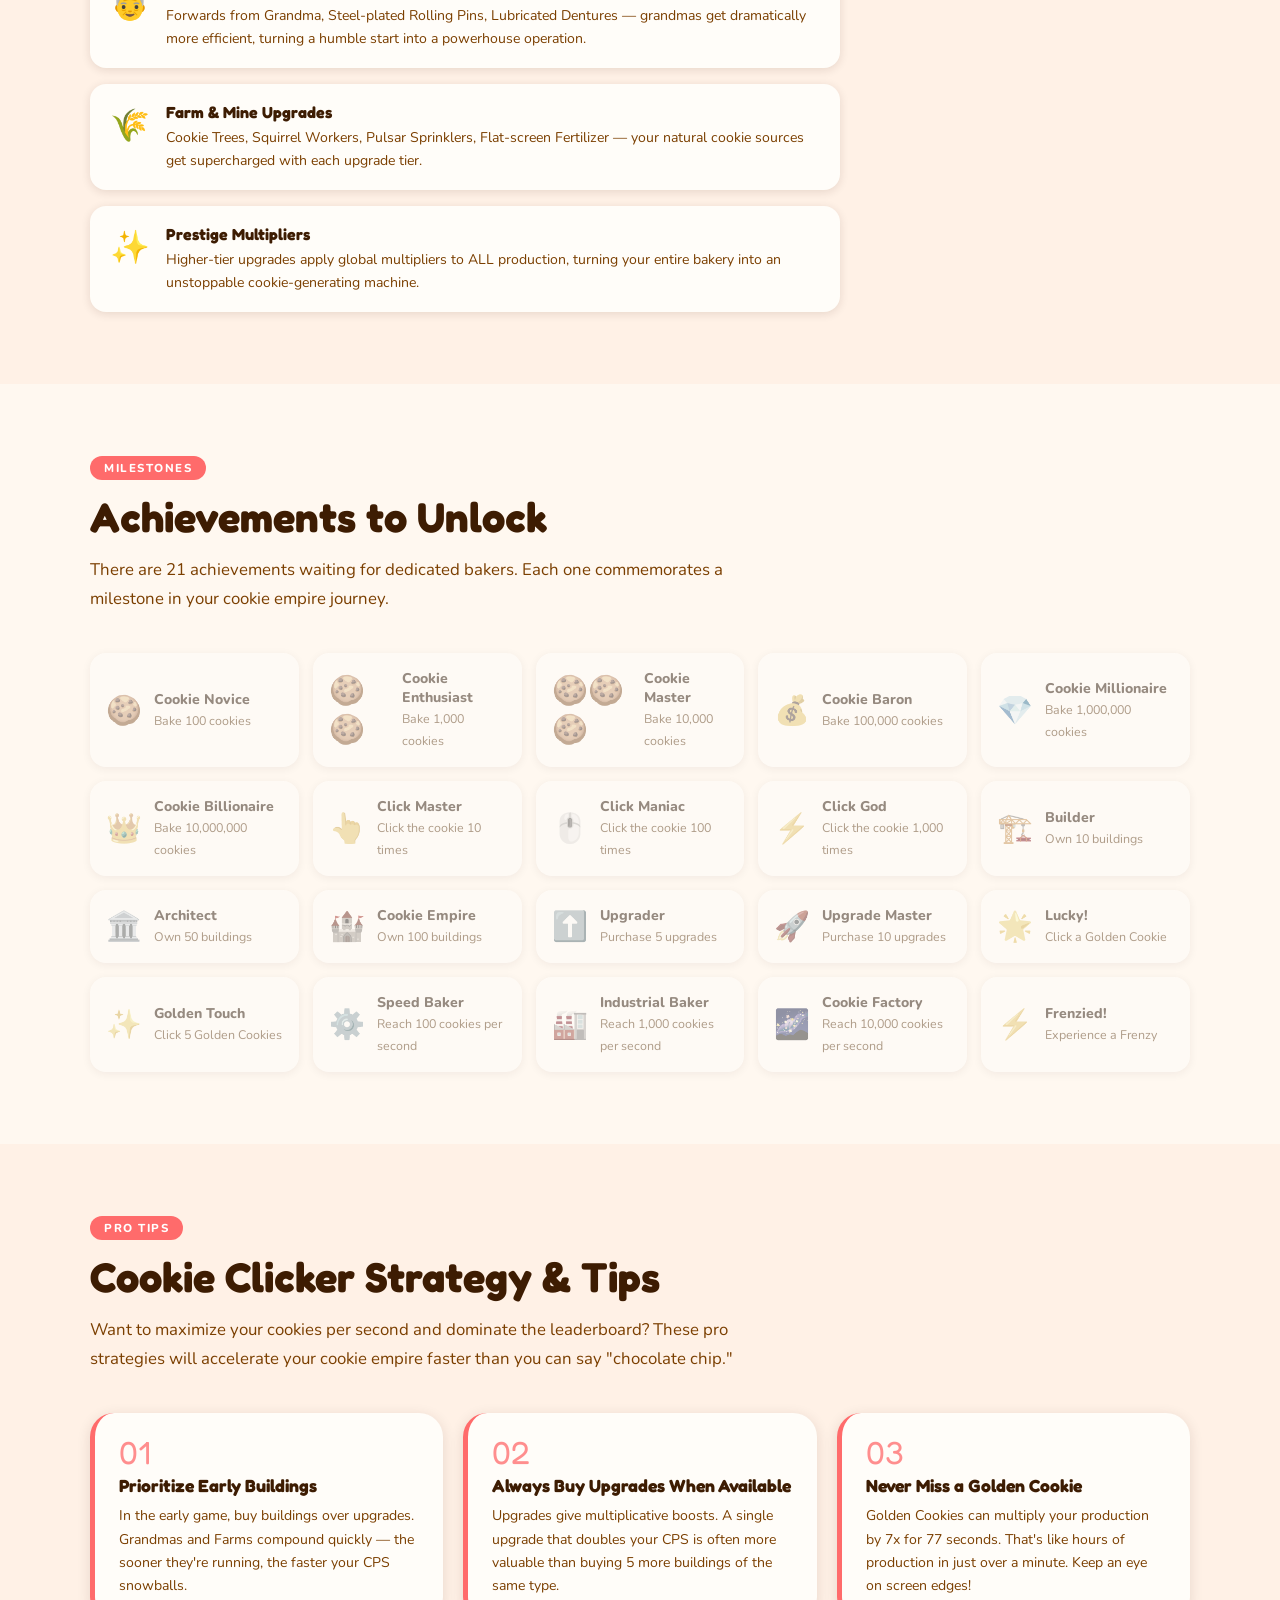
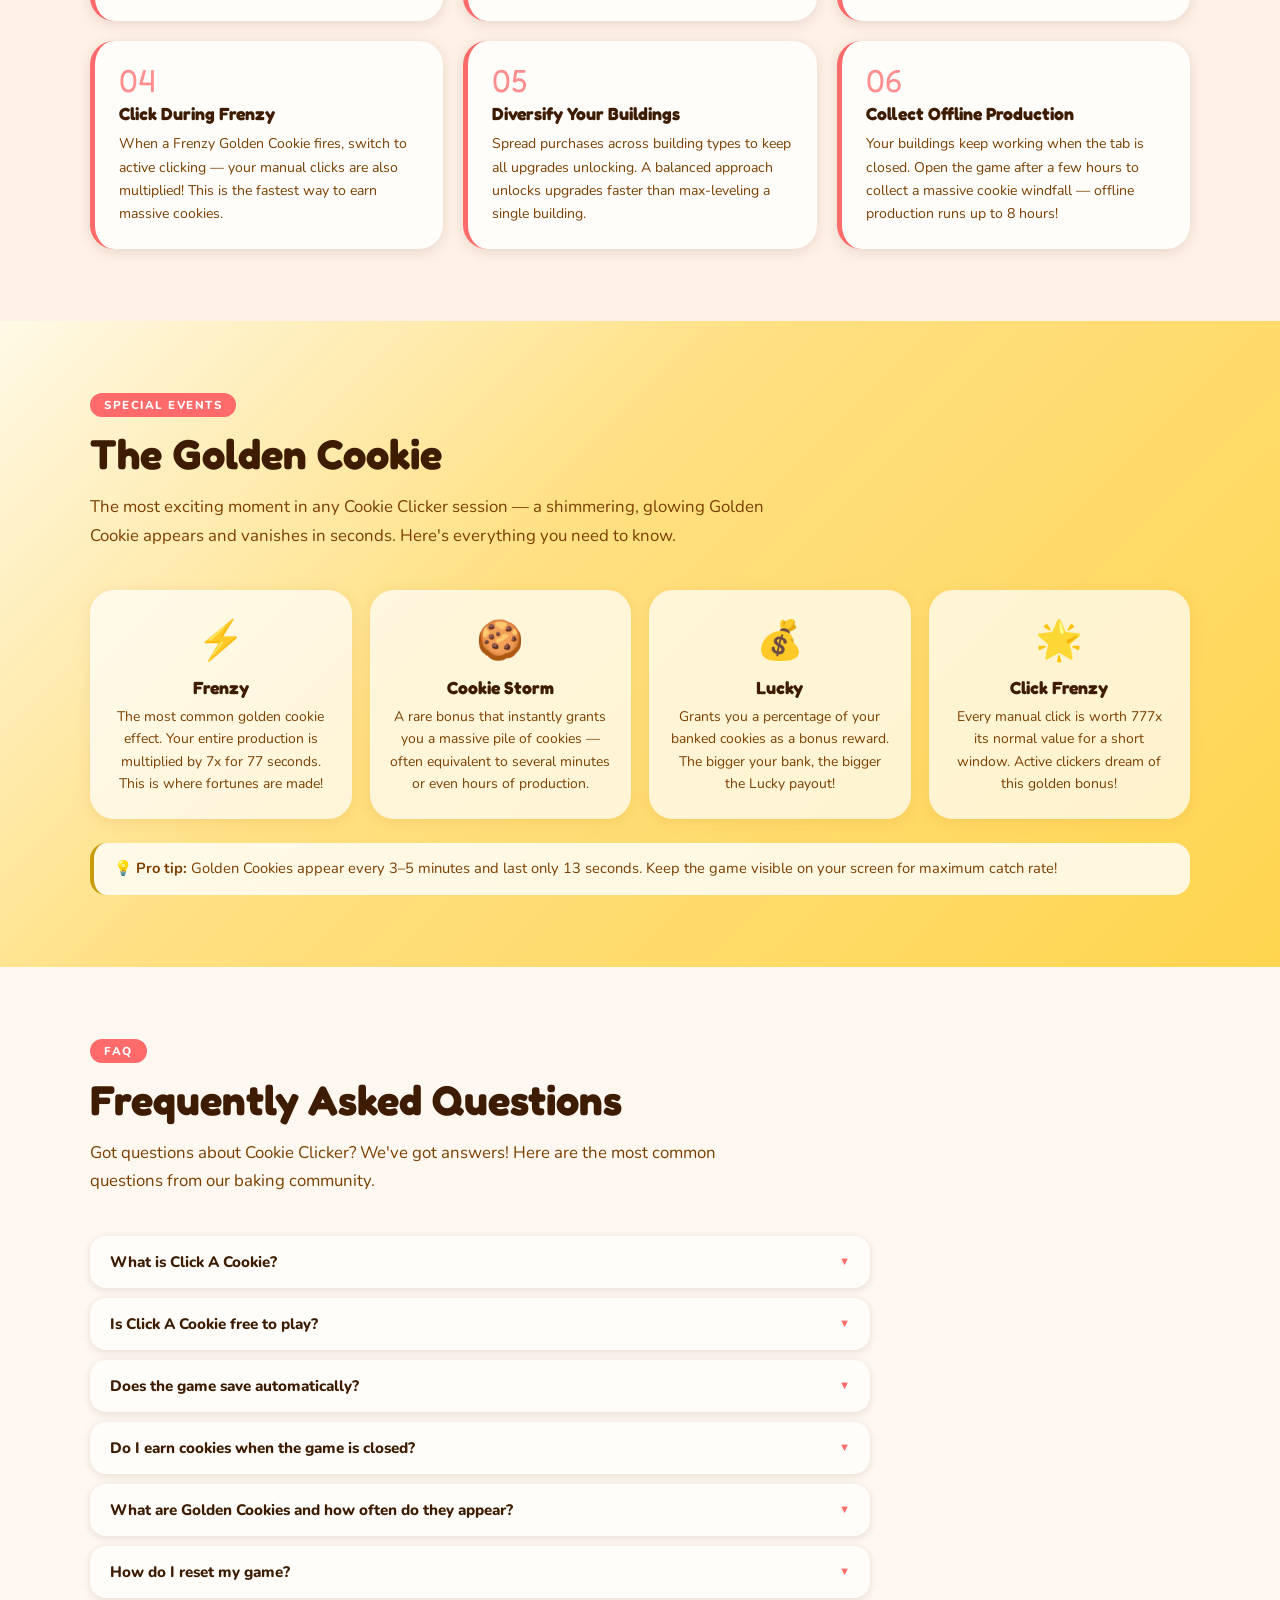
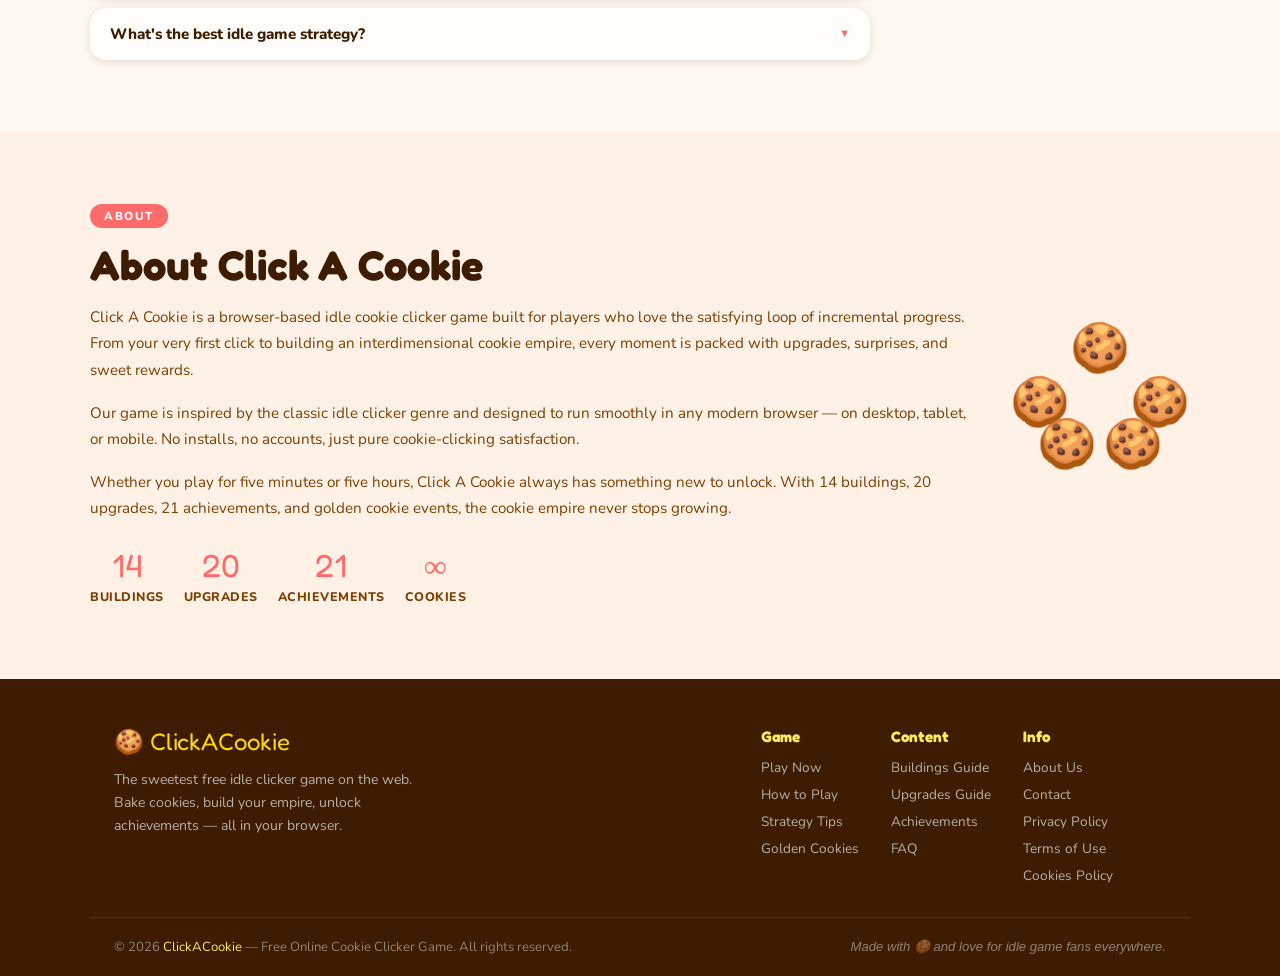
==== commit f173835d: "Update index.html" ====
--- a/index.html
+++ b/index.html
@@ -27,6 +27,7 @@
     "@context": "https://schema.org",
     "@type": "VideoGame",
     "name": "Cookie Clicker – Click A Cookie",
+    "image": "https://clickacookie.github.io/cookie.webp",
     "description": "A free online idle clicker game where you bake cookies by clicking and purchase buildings and upgrades to automate your cookie production.",
     "url": "https://clickacookie.github.io/",
     "genre": ["Idle Game", "Clicker Game", "Incremental Game"],
